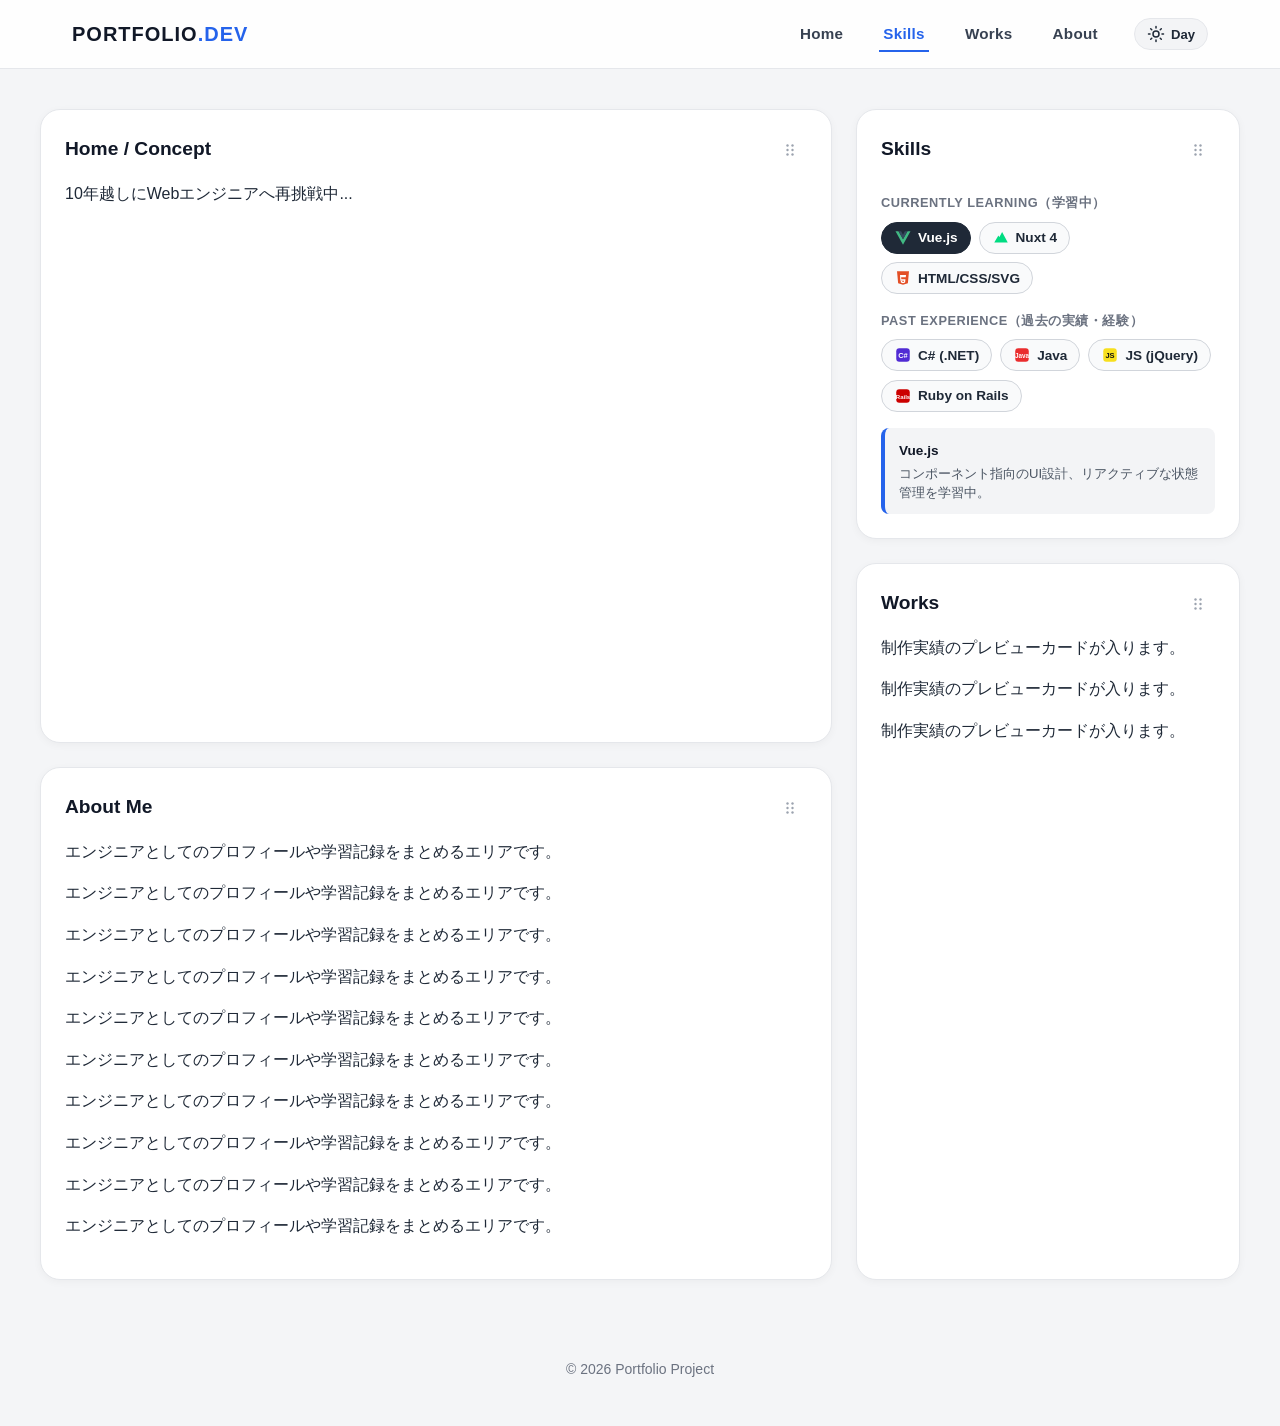
==== Sample/index.html @ ad7701e3 "修正版" ====
<!DOCTYPE html>
<html lang="ja">
<head>
  <meta charset="UTF-8" />
  <meta name="viewport" content="width=device-width, initial-scale=1.0, viewport-fit=cover" />
  <title>Portfolio - Bento & Control Panel UI</title>
  <link rel="stylesheet" href="style.css" />
  <script src="script.js" defer></script>
</head>
<body>

  <!-- ▼ SVG共通部品の定義（画面には直接表示されない） -->
  <svg style="display: none;" aria-hidden="true">
    <!-- 銘板（白いラベルプレート） -->
    <symbol id="icon-plate" viewBox="0 0 120 36" preserveAspectRatio="none">
      <rect x="1" y="1" width="118" height="34" fill="#ffffff" stroke="#555555" stroke-width="1.5" />
      <circle cx="6" cy="6" r="1.5" fill="#888888" />
      <circle cx="114" cy="6" r="1.5" fill="#888888" />
      <circle cx="6" cy="30" r="1.5" fill="#888888" />
      <circle cx="114" cy="30" r="1.5" fill="#888888" />
    </symbol>

    <!-- 押しボタンの黒い外枠（ベゼル） -->
    <symbol id="icon-button-bezel" viewBox="0 0 64 64">
      <circle cx="32" cy="32" r="28" fill="#1a1a1a" stroke="#000000" stroke-width="2" />
      <circle cx="32" cy="32" r="24" fill="#333333" />
    </symbol>

    <!-- ドラッグハンドル（6点ドット） -->
    <symbol id="icon-drag-handle" viewBox="0 0 16 16">
      <circle cx="5.5" cy="3.5" r="1.2" />
      <circle cx="10.5" cy="3.5" r="1.2" />
      <circle cx="5.5" cy="8" r="1.2" />
      <circle cx="10.5" cy="8" r="1.2" />
      <circle cx="5.5" cy="12.5" r="1.2" />
      <circle cx="10.5" cy="12.5" r="1.2" />
    </symbol>

    <!-- 昼モード（太陽）アイコン -->
    <symbol id="icon-sun" viewBox="0 0 24 24" fill="none" stroke="currentColor" stroke-width="2" stroke-linecap="round" stroke-linejoin="round">
      <circle cx="12" cy="12" r="4" />
      <path d="M12 2v2M12 20v2M4.93 4.93l1.41 1.41M17.66 17.66l1.41 1.41M2 12h2M20 12h2M6.34 17.66l-1.41 1.41M19.07 4.93l-1.41 1.41" />
    </symbol>

    <!-- 夜モード（月）アイコン -->
    <symbol id="icon-moon" viewBox="0 0 24 24" fill="none" stroke="currentColor" stroke-width="2" stroke-linecap="round" stroke-linejoin="round">
      <path d="M21 12.79A9 9 0 1 1 11.21 3 7 7 0 0 0 21 12.79z" />
    </symbol>
  </svg>

  <!-- ▼ ページ全体の外側Gridコンテナ -->
  <div class="layout-container">

    <!-- ヘッダー（PCでは上部バー、スマホではロゴのみ上部・ナビは下部固定） -->
    <header class="site-header">
      <div class="header-inner">
        <a href="#home" class="site-logo">PORTFOLIO<span>.DEV</span></a>

        <!-- グローバルナビゲーション（スマホ：制御盤 / PC：モダンナビ） -->
        <nav class="global-nav" aria-label="グローバルナビゲーション">
          <ul class="nav-list">

            <li class="nav-item" data-color="green">
              <a href="#home" class="nav-link">
                <div class="nameplate">
                  <svg class="plate-bg" aria-hidden="true"><use href="#icon-plate" /></svg>
                  <span class="nav-label">Home</span>
                </div>
                <div class="push-button-wrap" aria-hidden="true">
                  <svg class="button-bezel"><use href="#icon-button-bezel" /></svg>
                  <span class="button-cap"></span>
                </div>
              </a>
            </li>

            <li class="nav-item" data-color="blue">
              <a href="#skills" class="nav-link">
                <div class="nameplate">
                  <svg class="plate-bg" aria-hidden="true"><use href="#icon-plate" /></svg>
                  <span class="nav-label">Skills</span>
                </div>
                <div class="push-button-wrap" aria-hidden="true">
                  <svg class="button-bezel"><use href="#icon-button-bezel" /></svg>
                  <span class="button-cap"></span>
                </div>
              </a>
            </li>

            <li class="nav-item" data-color="yellow">
              <a href="#works" class="nav-link">
                <div class="nameplate">
                  <svg class="plate-bg" aria-hidden="true"><use href="#icon-plate" /></svg>
                  <span class="nav-label">Works</span>
                </div>
                <div class="push-button-wrap" aria-hidden="true">
                  <svg class="button-bezel"><use href="#icon-button-bezel" /></svg>
                  <span class="button-cap"></span>
                </div>
              </a>
            </li>

            <li class="nav-item" data-color="red">
              <a href="#about" class="nav-link">
                <div class="nameplate">
                  <svg class="plate-bg" aria-hidden="true"><use href="#icon-plate" /></svg>
                  <span class="nav-label">About</span>
                </div>
                <div class="push-button-wrap" aria-hidden="true">
                  <svg class="button-bezel"><use href="#icon-button-bezel" /></svg>
                  <span class="button-cap"></span>
                </div>
              </a>
            </li>

          </ul>
        </nav>

        <!-- 昼夜モード切り替えスイッチ -->
        <button type="button" id="theme-toggle" class="theme-toggle" aria-label="夜モードに切り替え" aria-pressed="false" title="昼・夜モード切り替え">
          <svg class="theme-icon theme-icon-sun" width="18" height="18" aria-hidden="true"><use href="#icon-sun" /></svg>
          <svg class="theme-icon theme-icon-moon" width="18" height="18" aria-hidden="true"><use href="#icon-moon" /></svg>
          <span class="theme-toggle-label">Day</span>
        </button>
      </div>
    </header>

    <!-- メインコンテンツ -->
    <main class="site-main">
      <!-- ▼ 内側のGridコンテナ（Bento Boxレイアウト） -->
      <div id="bento-grid" class="bento-grid">
        <section id="home" class="bento-card bento-large">
          <div class="card-header">
            <h2>Home / Concept</h2>
            <button type="button" class="drag-handle" aria-label="カードを並び替える" title="ドラッグして移動">
              <svg width="16" height="16" fill="currentColor" aria-hidden="true"><use href="#icon-drag-handle" /></svg>
            </button>
          </div>
          <p>10年越しにWebエンジニアへ再挑戦中...</p>
        </section>

        <section id="skills" class="bento-card bento-skills">
          <div class="card-header">
            <h2>Skills</h2>
            <button type="button" class="drag-handle" aria-label="カードを並び替える" title="ドラッグして移動">
              <svg width="16" height="16" fill="currentColor" aria-hidden="true"><use href="#icon-drag-handle" /></svg>
            </button>
          </div>

          <!-- カテゴリ1：現在学習中 -->
          <div class="skill-group">
            <h3 class="skill-group-title">Currently Learning（学習中）</h3>
            <ul class="skill-list">
              <li>
                <button type="button" class="skill-badge is-active" data-skill="Vue.js" data-desc="コンポーネント指向のUI設計、リアクティブな状態管理を学習中。">
                  <img src="images/icons/vue.svg" class="skill-icon" alt="" />
                  <span>Vue.js</span>
                </button>
              </li>
              <li>
                <button type="button" class="skill-badge" data-skill="Nuxt 4" data-desc="最新のディレクトリ構成やSSR/SSGの仕組み、モダンなフロントエンド開発を習得中。">
                  <img src="images/icons/nuxt.svg" class="skill-icon" alt="" />
                  <span>Nuxt 4</span>
                </button>
              </li>
              <li>
                <button type="button" class="skill-badge" data-skill="HTML5 / CSS3 / SVG" data-desc="セマンティックなマークアップ、CSS Grid/Flexbox、SVGとCSS変数を用いた部品化を実装。">
                  <img src="images/icons/html.svg" class="skill-icon" alt="" />
                  <span>HTML/CSS/SVG</span>
                </button>
              </li>
            </ul>
          </div>

          <!-- カテゴリ2：過去の実績・開発経験 -->
          <div class="skill-group">
            <h3 class="skill-group-title">Past Experience（過去の実績・経験）</h3>
            <ul class="skill-list">
              <li>
                <button type="button" class="skill-badge" data-skill="C# (.NET)" data-desc="業務アプリケーション開発での実装経験あり。オブジェクト指向の基礎を習得。">
                  <img src="images/icons/csharp.svg" class="skill-icon" alt="" />
                  <span>C# (.NET)</span>
                </button>
              </li>
              <li>
                <button type="button" class="skill-badge" data-skill="Java" data-desc="サーバーサイド開発および基本的なシステム構築の経験あり。">
                  <img src="images/icons/java.svg" class="skill-icon" alt="" />
                  <span>Java</span>
                </button>
              </li>
              <li>
                <button type="button" class="skill-badge" data-skill="JavaScript (jQuery)" data-desc="DOM操作や非同期通信（Ajax）、UIの動的制御の実装経験あり。">
                  <img src="images/icons/js.svg" class="skill-icon" alt="" />
                  <span>JS (jQuery)</span>
                </button>
              </li>
              <li>
                <button type="button" class="skill-badge" data-skill="Ruby on Rails" data-desc="MVCアーキテクチャを用いたWebアプリケーション開発の経験あり。">
                  <img src="images/icons/rails.svg" class="skill-icon" alt="" />
                  <span>Ruby on Rails</span>
                </button>
              </li>
            </ul>
          </div>

          <!-- インタラクティブ詳細表示モニター -->
          <div class="skill-detail-box" aria-live="polite">
            <span class="detail-title" id="skill-detail-title">Vue.js</span>
            <p class="detail-desc" id="skill-detail-desc">コンポーネント指向のUI設計、リアクティブな状態管理を学習中。</p>
          </div>
        </section>

        <section id="works" class="bento-card bento-tall">
          <div class="card-header">
            <h2>Works</h2>
            <button type="button" class="drag-handle" aria-label="カードを並び替える" title="ドラッグして移動">
              <svg width="16" height="16" fill="currentColor" aria-hidden="true"><use href="#icon-drag-handle" /></svg>
            </button>
          </div>
          <p>制作実績のプレビューカードが入ります。</p>
          <p>制作実績のプレビューカードが入ります。</p>
          <p>制作実績のプレビューカードが入ります。</p>
        </section>

        <section id="about" class="bento-card bento-wide">
          <div class="card-header">
            <h2>About Me</h2>
            <button type="button" class="drag-handle" aria-label="カードを並び替える" title="ドラッグして移動">
              <svg width="16" height="16" fill="currentColor" aria-hidden="true"><use href="#icon-drag-handle" /></svg>
            </button>
          </div>
          <p>エンジニアとしてのプロフィールや学習記録をまとめるエリアです。</p>
          <p>エンジニアとしてのプロフィールや学習記録をまとめるエリアです。</p>
          <p>エンジニアとしてのプロフィールや学習記録をまとめるエリアです。</p>
          <p>エンジニアとしてのプロフィールや学習記録をまとめるエリアです。</p>
          <p>エンジニアとしてのプロフィールや学習記録をまとめるエリアです。</p>
          <p>エンジニアとしてのプロフィールや学習記録をまとめるエリアです。</p>
          <p>エンジニアとしてのプロフィールや学習記録をまとめるエリアです。</p>
          <p>エンジニアとしてのプロフィールや学習記録をまとめるエリアです。</p>
          <p>エンジニアとしてのプロフィールや学習記録をまとめるエリアです。</p>
          <p>エンジニアとしてのプロフィールや学習記録をまとめるエリアです。</p>
        </section>
      </div>
    </main>

    <!-- フッター -->
    <footer class="site-footer">
      <p>&copy; 2026 Portfolio Project</p>
    </footer>

  </div>
</body>
</html>
---- Sample/style.css ----
/* ==========================================================================
   1. カラーテーマ変数（昼：ライトモード / 夜：ダークモード）
   --------------------------------------------------------------------------
   CSS変数（--変数名）を使うと、色を一か所でまとめて管理できます。
   <html data-theme="dark"> が付いた時だけ、夜モード用の色に上書きされます。
   ========================================================================== */
:root {
  color-scheme: light; /* ブラウザ標準のスクロールバー等もライト向けにする */
  --bg-body: #f4f5f7;
  --bg-surface: #ffffff;
  --bg-header: #ffffff;
  --bg-header-glass: rgba(255, 255, 255, 0.85);
  --bg-subtle: #f3f4f6;
  --bg-badge: #f9fafb;
  --bg-badge-hover: #eff6ff;
  --bg-badge-active: #1f2937;
  --text-badge-active: #ffffff;
  --text-main: #1f2937;
  --text-strong: #111827;
  --text-muted: #6b7280;
  --text-desc: #4b5563;
  --text-nav: #374151;
  --border-color: #e5e7eb;
  --border-badge: #d1d5db;
  --accent: #2563eb;
  --shadow-card: 0 2px 8px rgba(0, 0, 0, 0.04);
  --shadow-drag: 0 20px 30px rgba(0, 0, 0, 0.18);
  --panel-bg: #9e9e9e;       /* スマホ制御盤の背景色（グレー塗装） */
  --panel-border: #666666;
  --handle-color: #9ca3af;
  --handle-hover-text: #374151;
}

:root[data-theme="dark"] {
  color-scheme: dark;
  --bg-body: #0f172a;
  --bg-surface: #1e293b;
  --bg-header: #1e293b;
  --bg-header-glass: rgba(15, 23, 42, 0.85);
  --bg-subtle: #0f172a;
  --bg-badge: #334155;
  --bg-badge-hover: #1e3a8a;
  --bg-badge-active: #3b82f6;
  --text-badge-active: #ffffff;
  --text-main: #e2e8f0;
  --text-strong: #f8fafc;
  --text-muted: #94a3b8;
  --text-desc: #cbd5e1;
  --text-nav: #cbd5e1;
  --border-color: #334155;
  --border-badge: #475569;
  --accent: #60a5fa;
  --shadow-card: 0 4px 16px rgba(0, 0, 0, 0.35);
  --shadow-drag: 0 20px 35px rgba(0, 0, 0, 0.55);
  --panel-bg: #374151;       /* 夜モードでは落ち着いたガンメタ塗装に */
  --panel-border: #1f2937;
  --handle-color: #64748b;
  --handle-hover-text: #f1f5f9;
}

/* 制御盤ボタンの色バリエーション（HTMLの data-color 属性で切り替え） */
[data-color="green"]  { --c-light: #4cd964; --c-main: #1e8e3e; --c-dark: #0d4d1f; }
[data-color="blue"]   { --c-light: #4da3ff; --c-main: #0033cc; --c-dark: #001966; }
[data-color="yellow"] { --c-light: #fff066; --c-main: #e6b800; --c-dark: #806600; }
[data-color="red"]    { --c-light: #ff6666; --c-main: #cc0000; --c-dark: #660000; }


/* ==========================================================================
   2. 全体・ベース設定（リセット＆共通ルール）
   ========================================================================== */
*,
*::before,
*::after {
  /* padding や border を要素の width/height の内側に含める基本設定 */
  box-sizing: border-box;
}

html {
  /* ページ内リンク（#skills 等）をクリックした時に滑らかにスクロールさせる */
  scroll-behavior: smooth;
  /* 固定ヘッダーの下にセクションの見出しが隠れないよう余白を予約する */
  scroll-padding-top: 80px;
}

body {
  margin: 0;
  font-family: -apple-system, BlinkMacSystemFont, "Segoe UI", Roboto, "Hiragino Kaku Gothic ProN", sans-serif;
  background-color: var(--bg-body);
  color: var(--text-main);
  line-height: 1.6;
  /* 昼夜モード切り替え時に色がふわっと変わるアニメーション */
  transition: background-color 0.25s ease, color 0.25s ease;
}


/* ==========================================================================
   3. 大枠レイアウト（ページ全体の骨格）
   --------------------------------------------------------------------------
   上から「header」「main」「footer」の3段組み。
   main を 1fr にして、コンテンツが少なくてもフッターが最下部に配置されるようにしています。
   ========================================================================== */
.layout-container {
  display: grid;
  min-height: 100dvh; /* 100dvh はスマホのアドレスバー伸縮にも対応した画面の高さ */
  grid-template-rows: auto 1fr auto;
  grid-template-areas:
    "header"
    "main"
    "footer";
}

.site-header { grid-area: header; }
.site-main   { grid-area: main; }
.site-footer { grid-area: footer; }


/* ==========================================================================
   4. ヘッダー & ナビゲーション（スマホ基準：モバイルファースト）
   ========================================================================== */
.site-header {
  background-color: var(--bg-header);
  border-bottom: 1px solid var(--border-color);
  transition: background-color 0.25s ease, border-color 0.25s ease;
}

.header-inner {
  max-width: 1200px;
  margin: 0 auto;
  padding: 14px 20px;
  display: flex;
  justify-content: space-between;
  align-items: center;
  gap: 16px;
}

.site-logo {
  font-size: 1.25rem;
  font-weight: 800;
  letter-spacing: 0.05em;
  color: var(--text-strong);
  text-decoration: none;
  transition: color 0.25s ease;
}

.site-logo span {
  color: var(--accent);
}

/* --- 昼夜モード切り替えボタン --- */
.theme-toggle {
  display: inline-flex;
  align-items: center;
  gap: 6px;
  padding: 6px 12px;
  background-color: var(--bg-subtle);
  color: var(--text-main);
  border: 1px solid var(--border-color);
  border-radius: 9999px;
  font-family: inherit;
  font-size: 0.82rem;
  font-weight: 600;
  cursor: pointer;
  transition: background-color 0.2s ease, color 0.2s ease, border-color 0.2s ease, transform 0.15s ease;
}

.theme-toggle:hover {
  border-color: var(--accent);
  color: var(--accent);
}

.theme-toggle:active {
  transform: scale(0.96);
}

/* デフォルト（昼）は太陽アイコンを表示し、月アイコンを隠す */
.theme-icon-moon {
  display: none;
}

:root[data-theme="dark"] .theme-icon-sun {
  display: none;
}

:root[data-theme="dark"] .theme-icon-moon {
  display: block;
}

/* --- 【スマホ表示】工場の制御盤風ボトムナビ --- */
.global-nav {
  position: fixed;
  bottom: 0;
  left: 0;
  width: 100%;
  background-color: var(--panel-bg);
  border-top: 3px solid var(--panel-border);
  box-shadow: inset 0 2px 0 rgba(255, 255, 255, 0.25), 0 -4px 10px rgba(0, 0, 0, 0.25);
  /* env(safe-area-inset-bottom) で iPhone 等の下部ホームバーと重ならないよう余白を確保 */
  padding: 10px 8px calc(10px + env(safe-area-inset-bottom));
  z-index: 1000;
  transition: background-color 0.25s ease, border-color 0.25s ease;
}

.nav-list {
  display: flex;
  justify-content: space-around;
  align-items: center;
  gap: 8px;
  list-style: none;
  margin: 0 auto;
  padding: 0;
  max-width: 500px;
}

.nav-item {
  flex: 1;
}

.nav-link {
  display: flex;
  flex-direction: column;
  align-items: center;
  gap: 6px;
  text-decoration: none;
  -webkit-tap-highlight-color: transparent; /* スマホタップ時の青い枠を消す */
}

/* 白い銘板プレート（SVG背景＋文字） */
.nameplate {
  position: relative;
  width: 100%;
  max-width: 84px;
  height: 26px;
  display: flex;
  align-items: center;
  justify-content: center;
  filter: drop-shadow(0 2px 2px rgba(0, 0, 0, 0.45));
}

.plate-bg {
  position: absolute;
  inset: 0;
  width: 100%;
  height: 100%;
}

.nav-label {
  position: relative;
  z-index: 1;
  color: #111111;
  font-family: "MS Gothic", "Hiragino Kaku Gothic ProN", sans-serif;
  font-size: 13px;
  font-weight: bold;
  letter-spacing: 0.08em;
}

/* 立体押しボタン */
.push-button-wrap {
  position: relative;
  width: 48px;
  height: 48px;
  filter: drop-shadow(0 3px 3px rgba(0, 0, 0, 0.5));
  transition: transform 0.06s ease;
}

.button-bezel {
  width: 100%;
  height: 100%;
  display: block;
}

.button-cap {
  position: absolute;
  inset: 9px;
  border-radius: 50%;
  border: 1.5px solid #000000;
  background: radial-gradient(circle at 35% 35%, var(--c-light), var(--c-main) 60%, var(--c-dark));
}

/* プラスチックの光沢ハイライト */
.button-cap::after {
  content: "";
  position: absolute;
  top: 4px;
  left: 5px;
  width: 11px;
  height: 6px;
  border-radius: 50%;
  background: rgba(255, 255, 255, 0.4);
  transform: rotate(-30deg);
}

/* タップ時にボタンが押し込まれる動き */
.nav-link:active .push-button-wrap {
  transform: scale(0.92) translateY(2px);
  filter: drop-shadow(0 1px 1px rgba(0, 0, 0, 0.6));
}

/* 現在表示中のセクションに対応するボタンをLED点灯させる */
.nav-link.is-current .button-cap {
  background: radial-gradient(circle at 40% 40%, #ffffff 0%, var(--c-light) 35%, var(--c-main) 85%);
  box-shadow: 0 0 12px 3px var(--c-light), inset 0 0 6px #ffffff;
  border-color: #ffffff;
}

.nav-link.is-current .nav-label {
  color: #000000;
  text-shadow: 0 0 1px rgba(0, 0, 0, 0.3);
}


/* ==========================================================================
   5. メインコンテンツ：Bentoグリッド & カード共通部品
   ========================================================================== */
.site-main {
  padding: 24px 16px;
}

.bento-grid {
  display: grid;
  grid-template-columns: 1fr; /* スマホでは縦1列 */
  gap: 16px;
  max-width: 1200px;
  margin: 0 auto;
}

.bento-card {
  background-color: var(--bg-surface);
  border-radius: 20px;
  padding: 24px;
  border: 1px solid var(--border-color);
  box-shadow: var(--shadow-card);
  transition: background-color 0.25s ease, border-color 0.25s ease, box-shadow 0.2s ease;
}

.bento-card h2 {
  margin-top: 0;
  font-size: 1.2rem;
  color: var(--text-strong);
}

/* カード上部のヘッダー行（タイトル＋ドラッグハンドルを左右に並べる） */
.card-header {
  display: flex;
  justify-content: space-between;
  align-items: center;
  gap: 12px;
  margin-bottom: 12px;
}

.card-header h2 {
  margin: 0;
}

/* ドラッグハンドル（6点ドットアイコン） */
.drag-handle {
  appearance: none;
  display: inline-flex;
  align-items: center;
  justify-content: center;
  background: transparent;
  border: 1px solid transparent;
  border-radius: 6px;
  color: var(--handle-color);
  padding: 6px 8px;
  cursor: grab;
  user-select: none;
  /* スマホでハンドルを触った時だけ画面スクロールを無効化し、ドラッグを優先する */
  touch-action: none;
  transition: color 0.15s ease, background-color 0.15s ease;
}

.drag-handle:hover {
  color: var(--handle-hover-text);
  background-color: var(--bg-subtle);
}

.drag-handle:active {
  cursor: grabbing;
}

/* ドラッグ中のカード本体（浮き上がって指・マウスに追従する状態） */
.bento-card.is-dragging {
  position: relative;
  z-index: 100;
  box-shadow: var(--shadow-drag);
  outline: 2px solid var(--accent);
  opacity: 0.95;
  user-select: none;
  cursor: grabbing;
  /* ドラッグ中は自身のマウス判定を透過させ、真下にある別のカードを検知できるようにする */
  pointer-events: none;
}


/* ==========================================================================
   6. Skillsカード専用部品（バッジ & 詳細表示モニター）
   ========================================================================== */
.bento-skills {
  display: flex;
  flex-direction: column;
  gap: 16px;
}

.skill-group-title {
  margin: 0 0 8px 0;
  font-size: 0.8rem;
  font-weight: 700;
  color: var(--text-muted);
  text-transform: uppercase;
  letter-spacing: 0.04em;
}

.skill-list {
  display: flex;
  flex-wrap: wrap;
  gap: 8px;
  list-style: none;
  margin: 0;
  padding: 0;
}

/* アイコン＋技術名バッジ（ボタン要素） */
.skill-badge {
  display: inline-flex;
  align-items: center;
  gap: 6px;
  padding: 6px 12px;
  background-color: var(--bg-badge);
  border: 1px solid var(--border-badge);
  border-radius: 9999px;
  font-family: inherit;
  font-size: 0.85rem;
  font-weight: 600;
  color: var(--text-main);
  cursor: pointer;
  transition: all 0.15s ease;
}

.skill-badge:hover {
  border-color: var(--accent);
  background-color: var(--bg-badge-hover);
  transform: translateY(-1px);
}

.skill-badge.is-active {
  background-color: var(--bg-badge-active);
  border-color: var(--bg-badge-active);
  color: var(--text-badge-active);
}

.skill-icon {
  width: 18px;
  height: 18px;
  flex-shrink: 0;
}

/* 詳細表示モニター（カード下部に配置） */
.skill-detail-box {
  margin-top: auto;
  padding: 12px 14px;
  background-color: var(--bg-subtle);
  border-left: 4px solid var(--accent);
  border-radius: 8px;
  transition: background-color 0.25s ease;
}

.detail-title {
  display: block;
  font-size: 0.85rem;
  font-weight: 700;
  color: var(--text-strong);
  margin-bottom: 2px;
}

.detail-desc {
  margin: 0;
  font-size: 0.82rem;
  color: var(--text-desc);
  line-height: 1.45;
}


/* ==========================================================================
   7. フッター（スマホは下部固定の制御盤ナビ分の余白を確保）
   ========================================================================== */
.site-footer {
  text-align: center;
  padding: 24px 16px calc(110px + env(safe-area-inset-bottom));
  color: var(--text-muted);
  font-size: 0.875rem;
}


/* ==========================================================================
   8. デスクトップ表示（画面幅 768px 以上でモダンUIに切り替え）
   ========================================================================== */
@media (min-width: 768px) {
  /* --- ヘッダー：画面上部にすりガラス風で固定 --- */
  .site-header {
    position: sticky;
    top: 0;
    z-index: 1000;
    background-color: var(--bg-header-glass);
    backdrop-filter: blur(12px);
  }

  .header-inner {
    justify-content: space-between;
    padding: 16px 32px;
  }

  /* --- ナビゲーション：制御盤を解除してヘッダー内のテキストリンクへ --- */
  .global-nav {
    position: static;
    width: auto;
    background: none;
    border-top: none;
    box-shadow: none;
    padding: 0;
    margin-left: auto;
    margin-right: 16px;
  }

  .nav-list {
    gap: 32px;
    max-width: none;
  }

  .nav-item {
    flex: initial;
  }

  /* 制御盤の装飾パーツ（銘板SVGと立体ボタン）を非表示にする */
  .plate-bg,
  .push-button-wrap {
    display: none;
  }

  .nameplate {
    position: static;
    width: auto;
    max-width: none;
    height: auto;
    filter: none;
  }

  .nav-label {
    font-family: inherit;
    font-size: 0.95rem;
    font-weight: 600;
    color: var(--text-nav);
    letter-spacing: 0.02em;
    padding: 6px 4px;
    position: relative;
    transition: color 0.2s ease;
  }

  /* ホバー時・現在地表示時に下線がスッと伸びるアニメーション */
  .nav-label::after {
    content: "";
    position: absolute;
    left: 0;
    bottom: 0;
    width: 100%;
    height: 2px;
    background-color: var(--accent);
    transform: scaleX(0);
    transform-origin: right;
    transition: transform 0.25s ease;
  }

  .nav-link:hover .nav-label,
  .nav-link.is-current .nav-label {
    color: var(--accent);
    text-shadow: none;
  }

  .nav-link:hover .nav-label::after,
  .nav-link.is-current .nav-label::after {
    transform: scaleX(1);
    transform-origin: left;
  }

  /* --- Bentoグリッド：3カラムのパズル配置に展開 --- */
  .site-main {
    padding: 40px 32px;
  }

  .bento-grid {
    grid-template-columns: repeat(3, 1fr);
    grid-auto-rows: minmax(180px, auto);
    /* dense を指定すると、カードを入れ替えて隙間ができても自動で詰めてくれる */
    grid-auto-flow: dense;
    gap: 24px;
  }

  .bento-large {
    grid-column: span 2;
    grid-row: span 2;
  }

  .bento-tall {
    grid-row: span 2;
  }

  .bento-wide {
    grid-column: span 2;
  }

  /* PCではカード全体（ボタンやリンクを除く）を掴んでドラッグできるためカーソルを変化 */
  .bento-card {
    cursor: grab;
  }

  .bento-card button,
  .bento-card a {
    cursor: pointer;
  }

  .bento-card .drag-handle {
    cursor: grab;
  }

  /* --- フッター：ボトムナビが消えるので下部余白を通常に戻す --- */
  .site-footer {
    padding-bottom: 32px;
  }
}
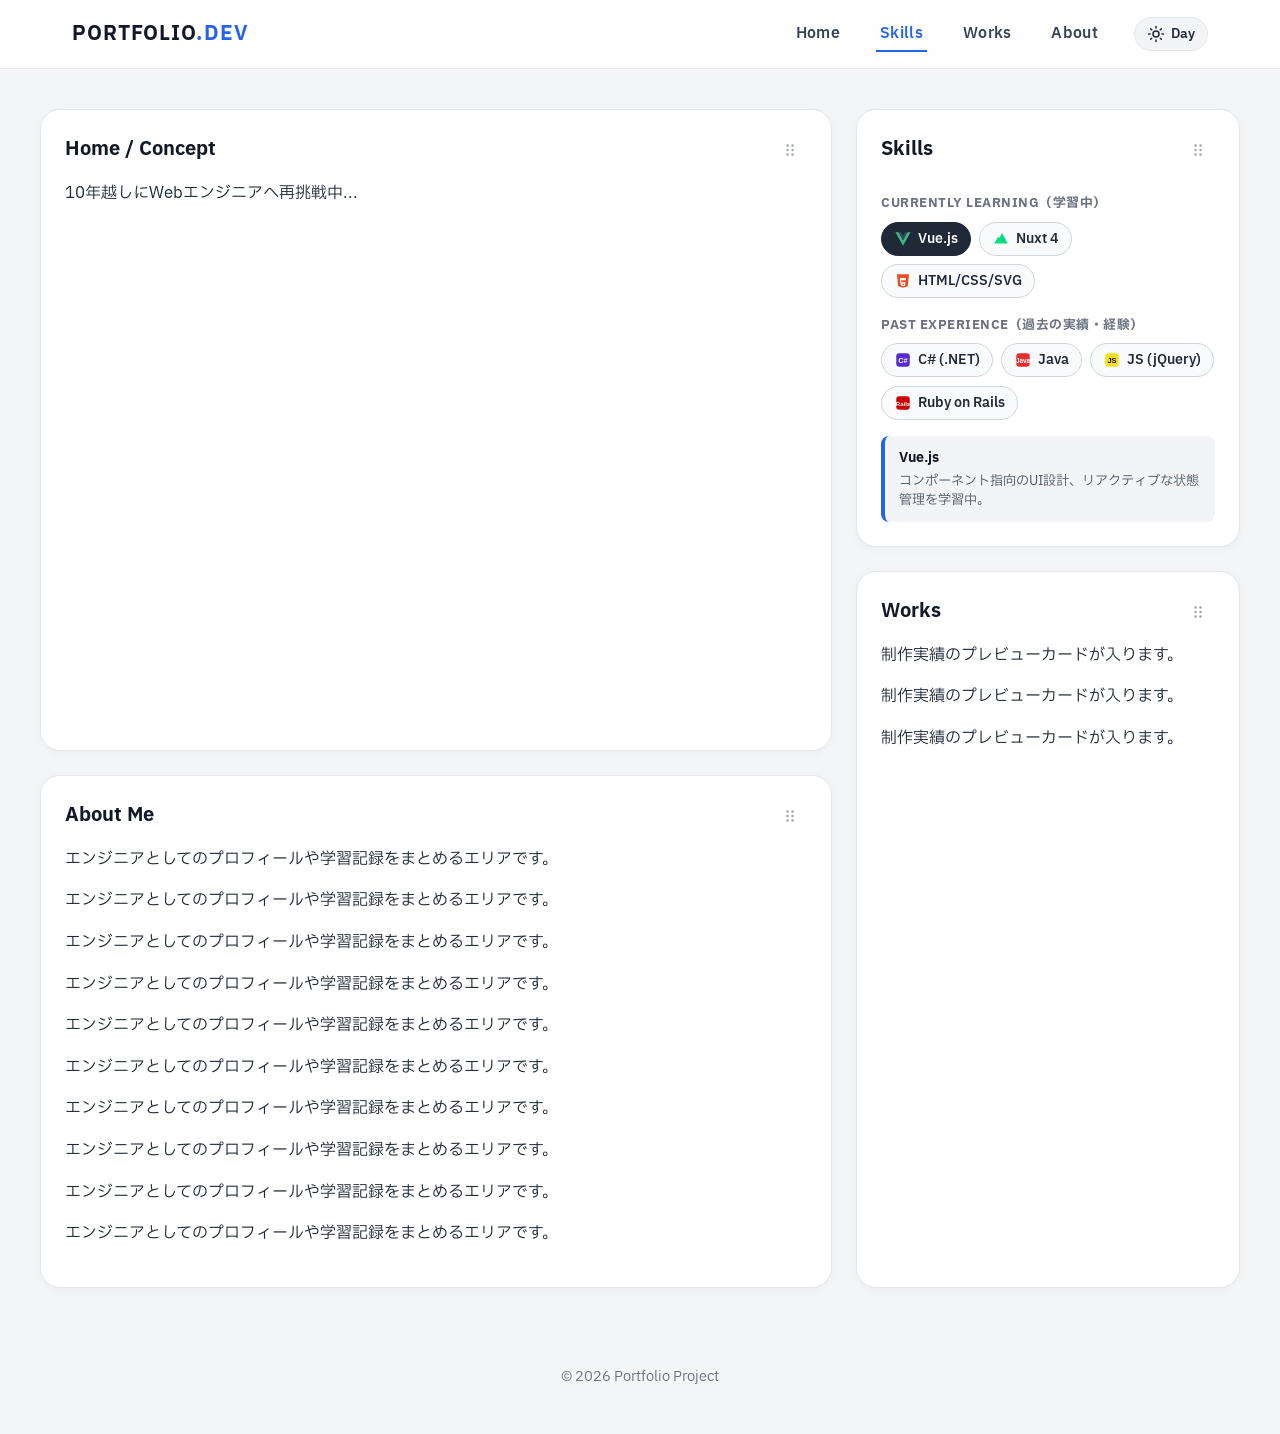
==== commit 5543a8a5: "push" ====
--- a/Sample/index.html
+++ b/Sample/index.html
@@ -1,11 +1,44 @@
 <!DOCTYPE html>
 <html lang="ja">
 <head>
-  <meta charset="UTF-8" />
-  <meta name="viewport" content="width=device-width, initial-scale=1.0, viewport-fit=cover" />
+  <!-- 1. 最優先の基本設定 -->
+  <meta charset="UTF-8">
+  <meta name="viewport" content="width=device-width, initial-scale=1.0, viewport-fit=cover">
+  <!-- ↑はviewport-fitの挙動、端末のセーフエリア等についてよくわかってないかもしれないので、暫定 -->
   <title>Portfolio - Bento & Control Panel UI</title>
-  <link rel="stylesheet" href="style.css" />
+
+  <!-- 2. 外部接続の事前準備 ＆ JSの先行ダウンロード（defer） -->
+  <link rel="preconnect" href="https://fonts.googleapis.com">
+  <link rel="preconnect" href="https://fonts.gstatic.com" crossorigin>
   <script src="script.js" defer></script>
+
+  <!-- 3. スタイルシート（外部フォント → 自分のCSSの順） -->
+  <link href="https://fonts.googleapis.com/css2?family=IBM+Plex+Sans+JP&family=JetBrains+Mono:ital,wght@0,100..800;1,100..800&display=swap" rel="stylesheet">
+  <link rel="stylesheet" href="style.css">
+
+  <!-- 4. ページ情報・ブラウザ制御 -->
+  <meta name="description" content="エンジニアの道を一度挫折したひとのポートフォリオです。現状で何ができるかを見ていただければ。">
+  <meta name="theme-color" content="#f4f5f7">
+  <meta name="robots" content="noindex,nofollow">
+  <meta name="format-detection" content="telephone=no">
+  
+
+  <!-- 5. ファビコン（絵文字でもよかったけど演習のためセットを配置。マニフェストはローカル直開きでCORSエラーが出るためコメントアウト） -->
+  <!-- <link rel="icon" href="data:image/svg+xml,<svg xmlns=%22http://www.w3.org/2000/svg%22 viewBox=%220 0 100 100%22><text x=%2250%%22 y=%2250%%22 style=%22dominant-baseline:central;text-anchor:middle;font-size:90px;%22>🤖</text></svg>"> -->
+  <link rel="apple-touch-icon" sizes="180x180" href="images/favicon/apple-touch-icon.png">
+  <link rel="icon" type="image/png" sizes="32x32" href="images/favicon/favicon-32x32.png">
+  <link rel="icon" type="image/png" sizes="16x16" href="images/favicon/favicon-16x16.png">
+  <!-- <link rel="manifest" href="images/favicon/site.webmanifest"> -->
+
+  <!-- 6. OGP設定（Vercel公開時にURLを確定させて有効化） -->
+  <!--
+  <meta property="og:title" content="Portfolio - Bento & Control Panel UI">
+  <meta property="og:description" content="エンジニアの道を一度挫折したひとのポートフォリオです。現状で何ができるかを見ていただければ。">
+  <meta property="og:type" content="website">
+  <meta property="og:url" content="https://たぶんVercelでホスティング/">
+  <meta property="og:image" content="https://たぶんVercelでホスティング/images/ogp.png">
+  <meta name="twitter:card" content="summary_large_image">
+  -->
 </head>
 <body>
 
--- a/Sample/style.css
+++ b/Sample/style.css
@@ -1,11 +1,11 @@
 /* ==========================================================================
    1. カラーテーマ変数（昼：ライトモード / 夜：ダークモード）
    --------------------------------------------------------------------------
-   CSS変数（--変数名）を使うと、色を一か所でまとめて管理できます。
-   <html data-theme="dark"> が付いた時だけ、夜モード用の色に上書きされます。
+   CSS変数（--変数名）を使って、色を一か所でまとめて管理。
+   <html data-theme="dark"> が付いた時だけ、夜モード用の色に上書きする。
    ========================================================================== */
 :root {
-  color-scheme: light; /* ブラウザ標準のスクロールバー等もライト向けにする */
+  color-scheme: light; /* ブラウザ標準のスクロールバー等もライト向けにする。標準CSSプロパティ */
   --bg-body: #f4f5f7;
   --bg-surface: #ffffff;
   --bg-header: #ffffff;
@@ -25,7 +25,7 @@
   --accent: #2563eb;
   --shadow-card: 0 2px 8px rgba(0, 0, 0, 0.04);
   --shadow-drag: 0 20px 30px rgba(0, 0, 0, 0.18);
-  --panel-bg: #9e9e9e;       /* スマホ制御盤の背景色（グレー塗装） */
+  --panel-bg: #9e9e9e; /* スマホ制御盤の背景色（グレー塗装） */
   --panel-border: #666666;
   --handle-color: #9ca3af;
   --handle-hover-text: #374151;
@@ -84,7 +84,7 @@
 
 body {
   margin: 0;
-  font-family: -apple-system, BlinkMacSystemFont, "Segoe UI", Roboto, "Hiragino Kaku Gothic ProN", sans-serif;
+  font-family: var(--font-sans);
   background-color: var(--bg-body);
   color: var(--text-main);
   line-height: 1.6;
@@ -92,6 +92,11 @@
   transition: background-color 0.25s ease, color 0.25s ease;
 }
 
+:root {
+  /* フォントの変数定義 */
+  --font-sans: 'IBM Plex Sans JP', sans-serif;
+  --font-mono: 'JetBrains Mono', monospace;
+}
 
 /* ==========================================================================
    3. 大枠レイアウト（ページ全体の骨格）
@@ -101,7 +106,8 @@
    ========================================================================== */
 .layout-container {
   display: grid;
-  min-height: 100dvh; /* 100dvh はスマホのアドレスバー伸縮にも対応した画面の高さ */
+  min-height: 100vh;  /* 古いブラウザ用の保険 */
+  min-height: 100dvh; /* 優先。100dvh はスマホのアドレスバー伸縮にも対応した画面の高さ */
   grid-template-rows: auto 1fr auto;
   grid-template-areas:
     "header"
@@ -247,7 +253,7 @@
   position: relative;
   z-index: 1;
   color: #111111;
-  font-family: "MS Gothic", "Hiragino Kaku Gothic ProN", sans-serif;
+  font-family: var(--font-mono);
   font-size: 13px;
   font-weight: bold;
   letter-spacing: 0.08em;
@@ -268,11 +274,13 @@
   display: block;
 }
 
+/* 押しボタンのキャップ（指で押す色付きの丸い樹脂パーツ） */
 .button-cap {
   position: absolute;
-  inset: 9px;
-  border-radius: 50%;
-  border: 1.5px solid #000000;
+  inset: 9px;/* 親枠（48px）の上下左右から9px内側に配置＝直径30pxの丸になる */
+  border-radius: 50%;/* 正円にする */
+  border: 1.5px solid #000000;/* ベゼルとの物理的な隙間（影）を作り、点灯時は白く光らせる枠線 */
+  /* 左上（35% 35%）に光源を置いた円形グラデーションで、丸みと立体感を表現 */
   background: radial-gradient(circle at 35% 35%, var(--c-light), var(--c-main) 60%, var(--c-dark));
 }
 
@@ -284,9 +292,9 @@
   left: 5px;
   width: 11px;
   height: 6px;
-  border-radius: 50%;
-  background: rgba(255, 255, 255, 0.4);
-  transform: rotate(-30deg);
+  border-radius: 50%; /* 横長の楕円にして光の反射を作る */
+  background: rgba(255, 255, 255, 0.4); /* 半透明の白 */
+  transform: rotate(-30deg); /* 球体の丸みに沿うように斜めに傾ける */
 }
 
 /* タップ時にボタンが押し込まれる動き */
@@ -486,6 +494,7 @@
 .site-footer {
   text-align: center;
   padding: 24px 16px calc(110px + env(safe-area-inset-bottom));
+  /* ↑env() はブラウザ定義の環境変数。iPhone等の下部ホームバー(セーフエリア)分も加算 */
   color: var(--text-muted);
   font-size: 0.875rem;
 }
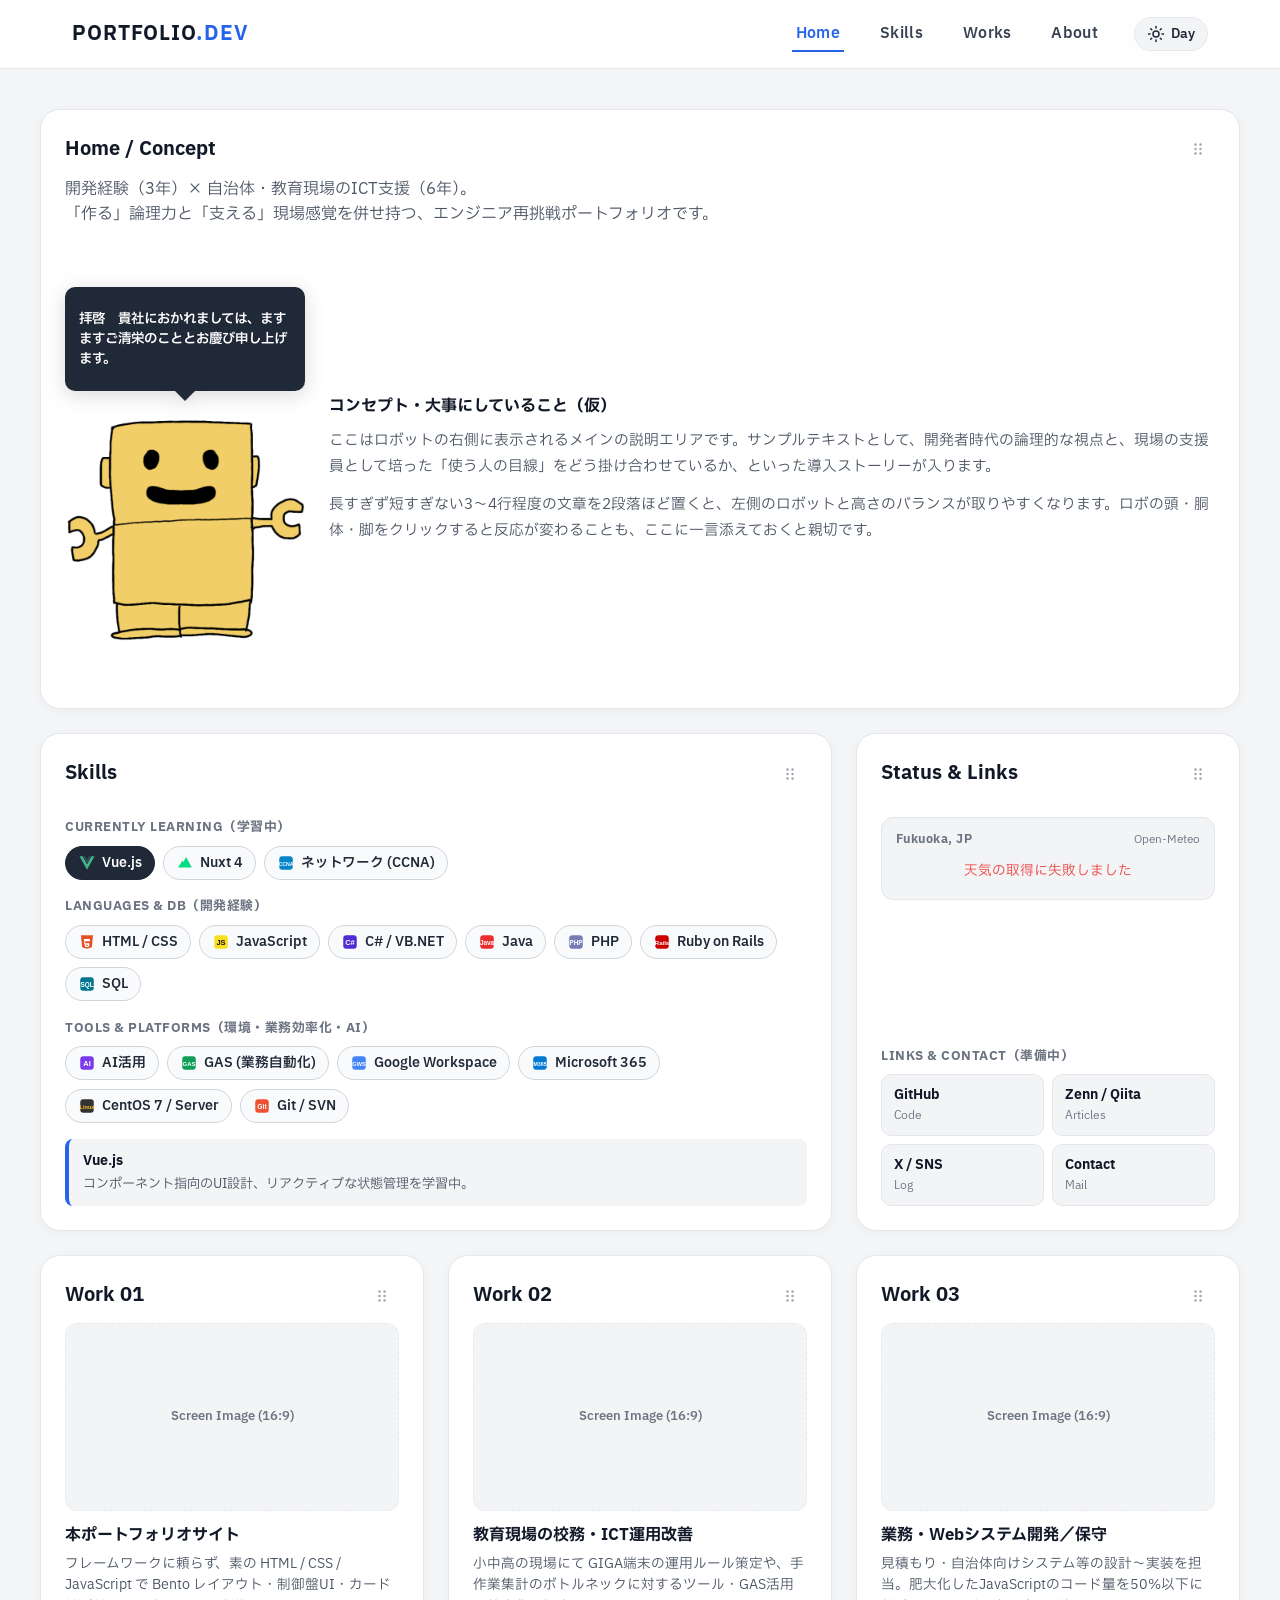
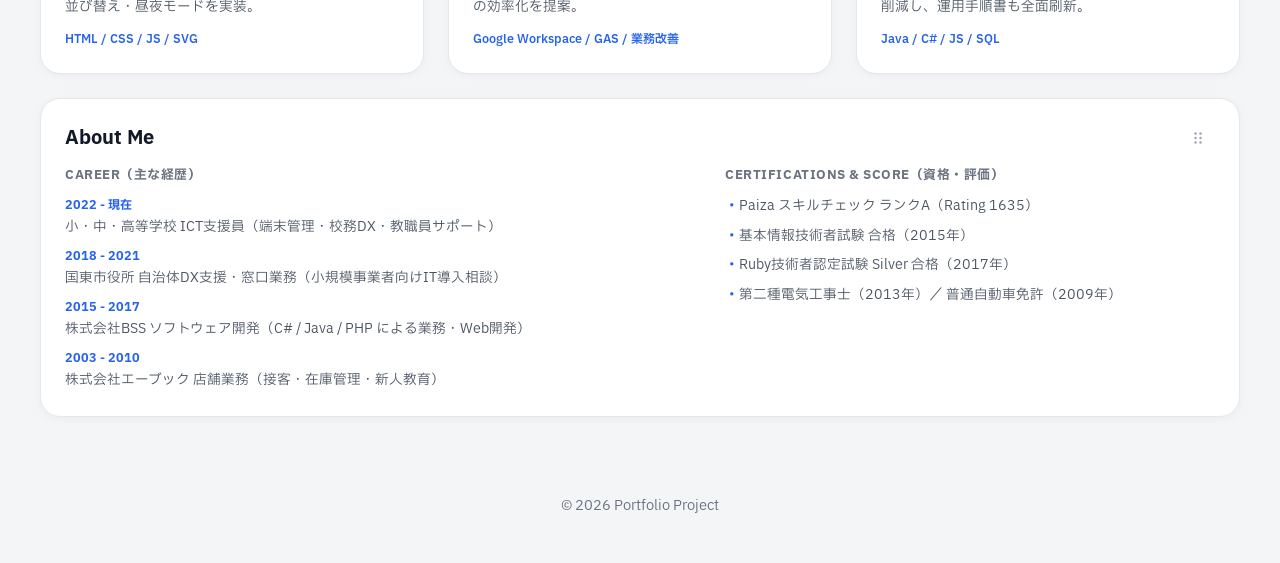
==== commit c905183e: "土台は出来たと思う" ====
--- a/Sample/index.html
+++ b/Sample/index.html
@@ -168,7 +168,44 @@
               <svg width="16" height="16" fill="currentColor" aria-hidden="true"><use href="#icon-drag-handle" /></svg>
             </button>
           </div>
-          <p>10年越しにWebエンジニアへ再挑戦中...</p>
+          <p class="home-lead">
+            開発経験（3年）× 自治体・教育現場のICT支援（6年）。<br />
+            「作る」論理力と「支える」現場感覚を併せ持つ、エンジニア再挑戦ポートフォリオです。
+          </p>
+
+          <!-- ▼ Home下部：Flexboxで「左：ロボット」「右：紹介文」を並べる -->
+          <div class="home-body">
+            <!-- 左側：ダンボールロボット（クリック部位ごとにセリフと表情が変化） -->
+            <div class="robot-area">
+              <!-- 吹き出しの固定枠（セリフの長さでロボット本体の位置が上下にガタつかないようにする） -->
+              <div class="speech-bubble-slot">
+                <div class="speech-bubble" aria-live="polite">
+                  <p id="robot-message">拝啓　貴社におかれましては、ますますご清栄のこととお慶び申し上げます。</p>
+                </div>
+              </div>
+
+              <!-- ロボット本体（スプライト画像）＋ 透明な当たり判定（3分割） -->
+              <div class="robot-wrapper">
+                <div id="robot-sprite" class="robot-sprite face-normal" role="img" aria-label="案内ロボット"></div>
+
+                <!-- 頭部・胴体・脚部でそれぞれ別の反応をする透明ボタン -->
+                <button type="button" class="hitbox hitbox-head" data-part="head" aria-label="ロボットに質問する：調子はどう？" title="調子はどう？"></button>
+                <button type="button" class="hitbox hitbox-body" data-part="body" aria-label="ロボットに質問する：実務でできることは？" title="実務でできることは？"></button>
+                <button type="button" class="hitbox hitbox-legs" data-part="legs" aria-label="ロボットに質問する：これまでの経歴は？" title="これまでの経歴は？"></button>
+              </div>
+            </div>
+
+            <!-- 右側：コンセプト・自己紹介文エリア（サンプルテキスト） -->
+            <div class="home-article">
+              <h3 class="home-article-title">コンセプト・大事にしていること（仮）</h3>
+              <p>
+                ここはロボットの右側に表示されるメインの説明エリアです。サンプルテキストとして、開発者時代の論理的な視点と、現場の支援員として培った「使う人の目線」をどう掛け合わせているか、といった導入ストーリーが入ります。
+              </p>
+              <p>
+                長すぎず短すぎない3〜4行程度の文章を2段落ほど置くと、左側のロボットと高さのバランスが取りやすくなります。ロボの頭・胴体・脚をクリックすると反応が変わることも、ここに一言添えておくと親切です。
+              </p>
+            </div>
+          </div>
         </section>
 
         <section id="skills" class="bento-card bento-skills">
@@ -196,40 +233,101 @@
                 </button>
               </li>
               <li>
-                <button type="button" class="skill-badge" data-skill="HTML5 / CSS3 / SVG" data-desc="セマンティックなマークアップ、CSS Grid/Flexbox、SVGとCSS変数を用いた部品化を実装。">
+                <button type="button" class="skill-badge" data-skill="ネットワーク（CCNA）" data-desc="社内SE・インフラ運用を見据え、年内取得レベルの到達を目指して基礎から学習中。">
+                  <img src="images/icons/ccna.svg" class="skill-icon" alt="" />
+                  <span>ネットワーク (CCNA)</span>
+                </button>
+              </li>
+            </ul>
+          </div>
+
+          <!-- カテゴリ2：言語・データベース（開発経験） -->
+          <div class="skill-group">
+            <h3 class="skill-group-title">Languages &amp; DB（開発経験）</h3>
+            <ul class="skill-list">
+              <li>
+                <button type="button" class="skill-badge" data-skill="HTML5 / CSS3" data-desc="葬儀社向けWebシステムでの画面実装経験をベースに、Grid/Flexbox・コンテナクエリ等のモダン設計に対応。">
                   <img src="images/icons/html.svg" class="skill-icon" alt="" />
-                  <span>HTML/CSS/SVG</span>
-                </button>
-              </li>
-            </ul>
-          </div>
-
-          <!-- カテゴリ2：過去の実績・開発経験 -->
-          <div class="skill-group">
-            <h3 class="skill-group-title">Past Experience（過去の実績・経験）</h3>
-            <ul class="skill-list">
-              <li>
-                <button type="button" class="skill-badge" data-skill="C# (.NET)" data-desc="業務アプリケーション開発での実装経験あり。オブジェクト指向の基礎を習得。">
+                  <span>HTML / CSS</span>
+                </button>
+              </li>
+              <li>
+                <button type="button" class="skill-badge" data-skill="JavaScript (jQuery)" data-desc="Web開発や保守でDOM操作・画面実装を担当。肥大化したJSのリファクタリングでコード量を50%以下に削減。">
+                  <img src="images/icons/js.svg" class="skill-icon" alt="" />
+                  <span>JavaScript</span>
+                </button>
+              </li>
+              <li>
+                <button type="button" class="skill-badge" data-skill="C# (.NET / VB.NET)" data-desc="自治体関連システム（Visual C# 2015 / 3ヶ月）にて要件〜詳細設計・実装、また保守案件でVB.NETを担当。">
                   <img src="images/icons/csharp.svg" class="skill-icon" alt="" />
-                  <span>C# (.NET)</span>
-                </button>
-              </li>
-              <li>
-                <button type="button" class="skill-badge" data-skill="Java" data-desc="サーバーサイド開発および基本的なシステム構築の経験あり。">
+                  <span>C# / VB.NET</span>
+                </button>
+              </li>
+              <li>
+                <button type="button" class="skill-badge" data-skill="Java (Spring 4)" data-desc="葬儀社向け見積システム（9ヶ月）にて基本・詳細設計〜コーディング・デバッグを担当（Tomcat環境）。">
                   <img src="images/icons/java.svg" class="skill-icon" alt="" />
                   <span>Java</span>
                 </button>
               </li>
               <li>
-                <button type="button" class="skill-badge" data-skill="JavaScript (jQuery)" data-desc="DOM操作や非同期通信（Ajax）、UIの動的制御の実装経験あり。">
-                  <img src="images/icons/js.svg" class="skill-icon" alt="" />
-                  <span>JS (jQuery)</span>
-                </button>
-              </li>
-              <li>
-                <button type="button" class="skill-badge" data-skill="Ruby on Rails" data-desc="MVCアーキテクチャを用いたWebアプリケーション開発の経験あり。">
+                <button type="button" class="skill-badge" data-skill="PHP" data-desc="Webシステムのサーバーサイド改修・機能実装で使用。">
+                  <img src="images/icons/php.svg" class="skill-icon" alt="" />
+                  <span>PHP</span>
+                </button>
+              </li>
+              <li>
+                <button type="button" class="skill-badge" data-skill="Ruby on Rails" data-desc="MVCアーキテクチャを用いたWebアプリ開発を習得（Ruby技術者認定試験 Silver 合格）。">
                   <img src="images/icons/rails.svg" class="skill-icon" alt="" />
                   <span>Ruby on Rails</span>
+                </button>
+              </li>
+              <li>
+                <button type="button" class="skill-badge" data-skill="SQL (MySQL / SQL Server / Oracle)" data-desc="各開発・保守案件において MySQL・SQL Server・Oracle を用いたデータ設計・検索・連携を経験。">
+                  <img src="images/icons/sql.svg" class="skill-icon" alt="" />
+                  <span>SQL</span>
+                </button>
+              </li>
+            </ul>
+          </div>
+
+          <!-- カテゴリ3：環境・業務効率化・AI -->
+          <div class="skill-group">
+            <h3 class="skill-group-title">Tools &amp; Platforms（環境・業務効率化・AI）</h3>
+            <ul class="skill-list">
+              <li>
+                <button type="button" class="skill-badge" data-skill="AI活用（業務効率化・調査）" data-desc="生成AIを活用した業務手順書の整理・トラブル調査・コード作成補助など、実務に活かせる使い方を実践。">
+                  <img src="images/icons/ai.svg" class="skill-icon" alt="" />
+                  <span>AI活用</span>
+                </button>
+              </li>
+              <li>
+                <button type="button" class="skill-badge" data-skill="GAS（Google Apps Script）" data-desc="スプレッドシート等の手作業集計や定型処理をスクリプト化し、現場の工数削減・業務改善を提案。">
+                  <img src="images/icons/gas.svg" class="skill-icon" alt="" />
+                  <span>GAS (業務自動化)</span>
+                </button>
+              </li>
+              <li>
+                <button type="button" class="skill-badge" data-skill="Google Workspace" data-desc="小中高のICT支援（3年6ヶ月）にて端末・アカウント運用や校務デジタル化の推進を担当。">
+                  <img src="images/icons/gws.svg" class="skill-icon" alt="" />
+                  <span>Google Workspace</span>
+                </button>
+              </li>
+              <li>
+                <button type="button" class="skill-badge" data-skill="Microsoft 365" data-desc="教育・自治体現場での導入・運用支援、教職員向けマニュアル作成やQA対応を担当。">
+                  <img src="images/icons/m365.svg" class="skill-icon" alt="" />
+                  <span>Microsoft 365</span>
+                </button>
+              </li>
+              <li>
+                <button type="button" class="skill-badge" data-skill="CentOS 7 / Windows Server" data-desc="CentOS 7 + Apache Tomcat でのWebシステム構築や、Windows Server + IBM MQ 環境の運用保守を経験。">
+                  <img src="images/icons/linux.svg" class="skill-icon" alt="" />
+                  <span>CentOS 7 / Server</span>
+                </button>
+              </li>
+              <li>
+                <button type="button" class="skill-badge" data-skill="Git / Subversion" data-desc="チーム開発でのバージョン管理（開発案件ではSubversion、現在はGit / VS Codeを使用）。">
+                  <img src="images/icons/git.svg" class="skill-icon" alt="" />
+                  <span>Git / SVN</span>
                 </button>
               </li>
             </ul>
@@ -242,18 +340,113 @@
           </div>
         </section>
 
-        <section id="works" class="bento-card bento-tall">
-          <div class="card-header">
-            <h2>Works</h2>
-            <button type="button" class="drag-handle" aria-label="カードを並び替える" title="ドラッグして移動">
-              <svg width="16" height="16" fill="currentColor" aria-hidden="true"><use href="#icon-drag-handle" /></svg>
-            </button>
-          </div>
-          <p>制作実績のプレビューカードが入ります。</p>
-          <p>制作実績のプレビューカードが入ります。</p>
-          <p>制作実績のプレビューカードが入ります。</p>
+        <!-- ▼ Status & Links：福岡の現在天気（Open-Meteo API）＋ 外部リンク・連絡先ダミー枠 -->
+        <section id="weather" class="bento-card bento-weather">
+          <div class="card-header">
+            <h2>Status &amp; Links</h2>
+            <button type="button" class="drag-handle" aria-label="カードを並び替える" title="ドラッグして移動">
+              <svg width="16" height="16" fill="currentColor" aria-hidden="true"><use href="#icon-drag-handle" /></svg>
+            </button>
+          </div>
+
+          <!-- 上部：現在の天気（福岡） -->
+          <div class="weather-box">
+            <div class="weather-box-head">
+              <span class="weather-location">Fukuoka, JP</span>
+              <a class="weather-credit-link" href="https://open-meteo.com" target="_blank" rel="noopener noreferrer">
+                Open-Meteo
+              </a>
+            </div>
+            <div id="weather-body" class="weather-body" aria-live="polite">
+              <p class="weather-status">天気情報を取得中...</p>
+            </div>
+          </div>
+
+          <!-- 下部：外部リンク・コンタクト先（公開時に href="#" を実際のURLへ差し替え） -->
+          <div class="links-box">
+            <h3 class="links-title">Links &amp; Contact（準備中）</h3>
+            <ul class="social-links">
+              <li>
+                <a href="#" class="social-link" aria-label="GitHub（準備中）">
+                  <span class="social-name">GitHub</span>
+                  <span class="social-note">Code</span>
+                </a>
+              </li>
+              <li>
+                <a href="#" class="social-link" aria-label="Zenn / Qiita（準備中）">
+                  <span class="social-name">Zenn / Qiita</span>
+                  <span class="social-note">Articles</span>
+                </a>
+              </li>
+              <li>
+                <a href="#" class="social-link" aria-label="X / LinkedIn（準備中）">
+                  <span class="social-name">X / SNS</span>
+                  <span class="social-note">Log</span>
+                </a>
+              </li>
+              <li>
+                <a href="#" class="social-link" aria-label="お問い合わせ（準備中）">
+                  <span class="social-name">Contact</span>
+                  <span class="social-note">Mail</span>
+                </a>
+              </li>
+            </ul>
+          </div>
         </section>
 
+        <!-- ▼ Works：各案件を独立したBentoカード（bento-work）として配置。追加時はこのブロックを複製 -->
+        <article id="works" class="bento-card bento-work">
+          <div class="card-header">
+            <h2>Work 01</h2>
+            <button type="button" class="drag-handle" aria-label="カードを並び替える" title="ドラッグして移動">
+              <svg width="16" height="16" fill="currentColor" aria-hidden="true"><use href="#icon-drag-handle" /></svg>
+            </button>
+          </div>
+          <!-- 画面イメージ枠（画像を差し込む場合は <img src="images/..." alt="..."> をここに入れる） -->
+          <div class="work-thumb">
+            <span>Screen Image (16:9)</span>
+          </div>
+          <h3 class="work-title">本ポートフォリオサイト</h3>
+          <p class="work-desc">
+            フレームワークに頼らず、素の HTML / CSS / JavaScript で Bento レイアウト・制御盤UI・カード並び替え・昼夜モードを実装。
+          </p>
+          <span class="work-tag">HTML / CSS / JS / SVG</span>
+        </article>
+
+        <article id="work-2" class="bento-card bento-work">
+          <div class="card-header">
+            <h2>Work 02</h2>
+            <button type="button" class="drag-handle" aria-label="カードを並び替える" title="ドラッグして移動">
+              <svg width="16" height="16" fill="currentColor" aria-hidden="true"><use href="#icon-drag-handle" /></svg>
+            </button>
+          </div>
+          <div class="work-thumb">
+            <span>Screen Image (16:9)</span>
+          </div>
+          <h3 class="work-title">教育現場の校務・ICT運用改善</h3>
+          <p class="work-desc">
+            小中高の現場にて GIGA端末の運用ルール策定や、手作業集計のボトルネックに対するツール・GAS活用の効率化を提案。
+          </p>
+          <span class="work-tag">Google Workspace / GAS / 業務改善</span>
+        </article>
+
+        <article id="work-3" class="bento-card bento-work">
+          <div class="card-header">
+            <h2>Work 03</h2>
+            <button type="button" class="drag-handle" aria-label="カードを並び替える" title="ドラッグして移動">
+              <svg width="16" height="16" fill="currentColor" aria-hidden="true"><use href="#icon-drag-handle" /></svg>
+            </button>
+          </div>
+          <div class="work-thumb">
+            <span>Screen Image (16:9)</span>
+          </div>
+          <h3 class="work-title">業務・Webシステム開発／保守</h3>
+          <p class="work-desc">
+            見積もり・自治体向けシステム等の設計〜実装を担当。肥大化したJavaScriptのコード量を50%以下に削減し、運用手順書も全面刷新。
+          </p>
+          <span class="work-tag">Java / C# / JS / SQL</span>
+        </article>
+
         <section id="about" class="bento-card bento-wide">
           <div class="card-header">
             <h2>About Me</h2>
@@ -261,16 +454,41 @@
               <svg width="16" height="16" fill="currentColor" aria-hidden="true"><use href="#icon-drag-handle" /></svg>
             </button>
           </div>
-          <p>エンジニアとしてのプロフィールや学習記録をまとめるエリアです。</p>
-          <p>エンジニアとしてのプロフィールや学習記録をまとめるエリアです。</p>
-          <p>エンジニアとしてのプロフィールや学習記録をまとめるエリアです。</p>
-          <p>エンジニアとしてのプロフィールや学習記録をまとめるエリアです。</p>
-          <p>エンジニアとしてのプロフィールや学習記録をまとめるエリアです。</p>
-          <p>エンジニアとしてのプロフィールや学習記録をまとめるエリアです。</p>
-          <p>エンジニアとしてのプロフィールや学習記録をまとめるエリアです。</p>
-          <p>エンジニアとしてのプロフィールや学習記録をまとめるエリアです。</p>
-          <p>エンジニアとしてのプロフィールや学習記録をまとめるエリアです。</p>
-          <p>エンジニアとしてのプロフィールや学習記録をまとめるエリアです。</p>
+          <div class="about-grid">
+            <!-- 左：職務経歴サマリー -->
+            <div class="about-block">
+              <h3 class="about-subtitle">Career（主な経歴）</h3>
+              <ul class="timeline-list">
+                <li>
+                  <span class="timeline-period">2022 - 現在</span>
+                  <span class="timeline-text">小・中・高等学校 ICT支援員（端末管理・校務DX・教職員サポート）</span>
+                </li>
+                <li>
+                  <span class="timeline-period">2018 - 2021</span>
+                  <span class="timeline-text">国東市役所 自治体DX支援・窓口業務（小規模事業者向けIT導入相談）</span>
+                </li>
+                <li>
+                  <span class="timeline-period">2015 - 2017</span>
+                  <span class="timeline-text">株式会社BSS ソフトウェア開発（C# / Java / PHP による業務・Web開発）</span>
+                </li>
+                <li>
+                  <span class="timeline-period">2003 - 2010</span>
+                  <span class="timeline-text">株式会社エーブック 店舗業務（接客・在庫管理・新人教育）</span>
+                </li>
+              </ul>
+            </div>
+
+            <!-- 右：保有資格 & 評価 -->
+            <div class="about-block">
+              <h3 class="about-subtitle">Certifications &amp; Score（資格・評価）</h3>
+              <ul class="cert-list">
+                <li>Paiza スキルチェック ランクA（Rating 1635）</li>
+                <li>基本情報技術者試験 合格（2015年）</li>
+                <li>Ruby技術者認定試験 Silver 合格（2017年）</li>
+                <li>第二種電気工事士（2013年）／ 普通自動車免許（2009年）</li>
+              </ul>
+            </div>
+          </div>
         </section>
       </div>
     </main>
--- a/Sample/style.css
+++ b/Sample/style.css
@@ -29,6 +29,8 @@
   --panel-border: #666666;
   --handle-color: #9ca3af;
   --handle-hover-text: #374151;
+  --bubble-bg: #1f2937; /* ロボットの吹き出し背景（昼は濃い色で引き締める） */
+  --bubble-text: #ffffff;
 }
 
 :root[data-theme="dark"] {
@@ -56,6 +58,8 @@
   --panel-border: #1f2937;
   --handle-color: #64748b;
   --handle-hover-text: #f1f5f9;
+  --bubble-bg: #f8fafc;      /* 夜は明るい吹き出しにしてコントラストを確保 */
+  --bubble-text: #0f172a;
 }
 
 /* 制御盤ボタンの色バリエーション（HTMLの data-color 属性で切り替え） */
@@ -401,7 +405,198 @@
 
 
 /* ==========================================================================
-   6. Skillsカード専用部品（バッジ & 詳細表示モニター）
+   6. Homeカード専用部品（ダンボールロボット & 吹き出し）
+   ========================================================================== */
+#home {
+  /* カード内を「1行目:タイトル / 2行目:概要 / 3行目:ロボット＋文章」の縦3段に分割。
+     3行目を 1fr にすることで、カード背面の余った高さをすべて3行目に割り当て、上部浮きを防ぐ */
+  display: grid;
+  grid-template-rows: auto auto 1fr;
+  /* コンテナクエリの基準に設定：画面幅ではなく「このカード自身の横幅」でレイアウトを切り替えられる */
+  container-type: inline-size;
+  container-name: home-card;
+}
+
+.home-lead {
+  margin-top: 0;
+  color: var(--text-desc);
+}
+
+/* Homeカード下部（3行目の 1fr エリア）：上下中央に配置する */
+.home-body {
+  display: flex;
+  flex-direction: column;
+  justify-content: center; /* 縦方向の中央に揃える */
+  gap: 20px;
+  margin-top: 8px;
+}
+
+.robot-area {
+  display: flex;
+  flex-direction: column;
+  align-items: center;
+}
+
+/* 右側（狭い時は下側）の説明文エリア */
+.home-article {
+  font-size: 0.92rem;
+  color: var(--text-desc);
+  line-height: 1.75;
+}
+
+.home-article p {
+  margin: 0 0 12px 0;
+}
+
+.home-article p:last-child {
+  margin-bottom: 0;
+}
+
+.home-article-title {
+  margin: 0 0 8px 0;
+  font-size: 1rem;
+  font-weight: 700;
+  color: var(--text-strong);
+}
+
+/* コンテナクエリ：#home カード自身の幅が 540px 以上ある時だけ「左：ロボ」「右：文章」の横並びにする。
+   ※画面幅（@media）と違い、中途半端な端末幅でカードが狭い時は自動で縦並びになり文字が潰れない */
+@container home-card (min-width: 540px) {
+  .home-body {
+    flex-direction: row;
+    align-items: center;
+    gap: 24px;
+  }
+
+  .robot-area {
+    flex: 0 0 240px; /* ロボット側を240pxで固定し、文章に押されて縮まないようにする */
+  }
+
+  .robot-wrapper {
+    width: 240px;
+  }
+
+  .home-article {
+    flex: 1; /* 残りの横幅をすべて文章エリアに割り当てる */
+  }
+}
+
+/* 吹き出しの配置枠 */
+.speech-bubble-slot {
+  width: 100%;
+  display: flex;
+  justify-content: center;
+}
+
+.speech-bubble {
+  position: relative;
+  display: flex;
+  align-items: center; /* 2〜3行のセリフでも吹き出し内の上下中央に収める */
+  width: 100%;
+  max-width: 320px;
+  /* 4行分の高さ（line-height 1.5 × 4行 = 6em）＋ 上下padding（12px × 2 = 24px）で高さを確保し、
+     スマホ・PCどちらの画面幅でもセリフ切り替え時に吹き出しが上下にガタつかないようにする */
+  min-height: calc(1.5em * 4 + 24px);
+  background-color: var(--bubble-bg);
+  color: var(--bubble-text);
+  border-radius: 10px;
+  padding: 12px 14px;
+  margin-bottom: 18px;
+  text-align: left;
+  font-size: 0.84rem;
+  font-weight: 600;
+  line-height: 1.5;
+  /* 四角形と下の三角形（しっぽ）を合わせた輪郭に影をつける */
+  filter: drop-shadow(0 4px 10px rgba(0, 0, 0, 0.15));
+  transition: background-color 0.25s ease, color 0.25s ease;
+}
+
+.speech-bubble p {
+  margin: 0;
+}
+
+/* 吹き出しの下向き三角形（しっぽ）をCSSのborderトリックで作る */
+.speech-bubble::after {
+  content: "";
+  position: absolute;
+  bottom: -10px;
+  left: 50%;
+  transform: translateX(-50%);
+  border-width: 10px 10px 0;
+  border-style: solid;
+  border-color: var(--bubble-bg) transparent transparent transparent;
+  transition: border-color 0.25s ease;
+}
+
+.robot-wrapper {
+  position: relative;
+  display: inline-block;
+  width: min(260px, 100%);
+  aspect-ratio: 1 / 1; /* 正方形の比率を維持する */
+}
+
+/* スプライト画像（4表情が横並びになった1枚の画像）を切り替えて表示 */
+.robot-sprite {
+  width: 100%;
+  height: 100%;
+  background-image: url("images/robot-sprite.png");
+  /* 横4コマなので、表示枠に対して横幅400%・縦100%に拡大して1コマ分だけ見せる */
+  background-size: 400% 100%;
+  background-repeat: no-repeat;
+  transition: filter 0.2s ease;
+}
+
+/* 当たり判定（.hitbox）にカーソルが乗った時、透明ではないロボットの輪郭だけをふわっと光らせる */
+.robot-wrapper:has(.hitbox:hover) .robot-sprite {
+  filter: brightness(1.06) drop-shadow(0 0 8px rgba(96, 165, 250, 0.55));
+}
+
+/* 表情が切り替わった瞬間にJSから付与するノイズ風アニメーション */
+.robot-sprite.is-animating {
+  animation: glitch-fade 0.25s ease-out;
+}
+
+@keyframes glitch-fade {
+  0% {
+    opacity: 0;
+    filter: blur(4px) contrast(150%);
+    transform: scale(0.98);
+  }
+  50% {
+    opacity: 0.5;
+    filter: blur(1px) contrast(120%);
+  }
+  100% {
+    opacity: 1;
+    filter: blur(0) contrast(100%);
+    transform: scale(1);
+  }
+}
+
+/* 4コマの横位置（0%, 33.333%, 66.666%, 100%）で表情を切り替え */
+.face-normal { background-position: 0% 0; }
+.face-smile  { background-position: 33.333% 0; }
+.face-active { background-position: 66.666% 0; }
+.face-error  { background-position: 100% 0; }
+
+/* 透明な当たり判定ボタン（頭部・胴体・脚部の3分割） */
+.bento-card .hitbox {
+  position: absolute;
+  left: 0;
+  width: 100%;
+  padding: 0;
+  border: none;
+  background-color: transparent;
+  /* リンクの指マークではなく「調査・観察する」虫眼鏡カーソルにする */
+  cursor: zoom-in;
+}
+.hitbox-head { top: 0%;  height: 47%; }
+.hitbox-body { top: 47%; height: 33%; }
+.hitbox-legs { top: 80%; height: 20%; }
+
+
+/* ==========================================================================
+   7. Skillsカード専用部品（バッジ & 詳細表示モニター）
    ========================================================================== */
 .bento-skills {
   display: flex;
@@ -487,9 +682,263 @@
   line-height: 1.45;
 }
 
+/* --- Status & Linksカード（天気API ＋ 外部リンク枠） --- */
+.bento-weather {
+  display: flex;
+  flex-direction: column;
+  gap: 16px;
+}
+
+.weather-box {
+  padding: 12px 14px;
+  background-color: var(--bg-subtle);
+  border: 1px solid var(--border-color);
+  border-radius: 12px;
+  transition: background-color 0.25s ease, border-color 0.25s ease;
+}
+
+.weather-box-head {
+  display: flex;
+  justify-content: space-between;
+  align-items: center;
+  margin-bottom: 8px;
+}
+
+.weather-location {
+  font-size: 0.75rem;
+  font-weight: 700;
+  color: var(--text-muted);
+  letter-spacing: 0.04em;
+}
+
+.weather-credit-link {
+  font-size: 0.7rem;
+  color: var(--text-muted);
+  text-decoration: none;
+}
+
+.weather-credit-link:hover {
+  text-decoration: underline;
+  color: var(--accent);
+}
+
+.weather-body {
+  padding: 4px 0;
+}
+
+.weather-content {
+  display: flex;
+  align-items: center;
+  justify-content: space-between;
+  gap: 12px;
+}
+
+.weather-main {
+  display: flex;
+  align-items: center;
+  gap: 8px;
+}
+
+.weather-icon {
+  font-size: 2.1rem;
+  line-height: 1;
+}
+
+.weather-temp {
+  font-size: 1.75rem;
+  font-weight: 800;
+  color: var(--text-strong);
+  letter-spacing: -0.02em;
+}
+
+.weather-sub {
+  text-align: right;
+  font-size: 0.82rem;
+  color: var(--text-desc);
+}
+
+.weather-sub p {
+  margin: 2px 0;
+}
+
+.weather-condition {
+  font-weight: 700;
+  color: var(--text-main);
+}
+
+.weather-status {
+  margin: 0;
+  font-size: 0.85rem;
+  color: var(--text-muted);
+  text-align: center;
+}
+
+.weather-status.is-error {
+  color: #ef4444;
+}
+
+/* 下部：外部リンク・コンタクト枠 */
+.links-box {
+  margin-top: auto;
+}
+
+.links-title {
+  margin: 0 0 8px 0;
+  font-size: 0.8rem;
+  font-weight: 700;
+  color: var(--text-muted);
+  text-transform: uppercase;
+  letter-spacing: 0.04em;
+}
+
+.social-links {
+  display: grid;
+  grid-template-columns: repeat(2, 1fr);
+  gap: 8px;
+  list-style: none;
+  margin: 0;
+  padding: 0;
+}
+
+.social-link {
+  display: flex;
+  flex-direction: column;
+  padding: 10px 12px;
+  background-color: var(--bg-subtle);
+  border: 1px solid var(--border-color);
+  border-radius: 10px;
+  text-decoration: none;
+  transition: border-color 0.15s ease, transform 0.15s ease, background-color 0.25s ease;
+}
+
+.social-link:hover {
+  border-color: var(--accent);
+  transform: translateY(-1px);
+}
+
+.social-name {
+  font-size: 0.84rem;
+  font-weight: 700;
+  color: var(--text-strong);
+}
+
+.social-note {
+  font-size: 0.72rem;
+  color: var(--text-muted);
+}
+
 
 /* ==========================================================================
-   7. フッター（スマホは下部固定の制御盤ナビ分の余白を確保）
+   8. Works・Aboutカード専用部品（独立Workカード＆年表）
+   ========================================================================== */
+.bento-work {
+  display: flex;
+  flex-direction: column;
+}
+
+/* 画面イメージのプレースホルダー枠（16:9の比率で固定） */
+.work-thumb {
+  width: 100%;
+  aspect-ratio: 16 / 9;
+  border-radius: 12px;
+  overflow: hidden;
+  background-color: var(--bg-subtle);
+  border: 1px dashed var(--border-color);
+  display: flex;
+  align-items: center;
+  justify-content: center;
+  margin-bottom: 12px;
+  font-size: 0.78rem;
+  font-weight: 600;
+  color: var(--text-muted);
+  transition: background-color 0.25s ease, border-color 0.25s ease;
+}
+
+/* あとから <img> を入れた時に、枠いっぱいに綺麗に収める設定 */
+.work-thumb img {
+  width: 100%;
+  height: 100%;
+  object-fit: cover;
+  display: block;
+}
+
+.work-title {
+  margin: 0 0 6px 0;
+  font-size: 1rem;
+  font-weight: 700;
+  color: var(--text-strong);
+}
+
+.work-desc {
+  margin: 0 0 12px 0;
+  font-size: 0.85rem;
+  color: var(--text-desc);
+  line-height: 1.55;
+}
+
+.work-tag {
+  margin-top: auto; /* 解説文の長さが違っても、使用技術の位置をカード下端に揃える */
+  display: inline-block;
+  font-size: 0.75rem;
+  font-weight: 600;
+  color: var(--accent);
+}
+
+.about-grid {
+  display: grid;
+  grid-template-columns: 1fr;
+  gap: 20px;
+}
+
+.about-subtitle {
+  margin: 0 0 10px 0;
+  font-size: 0.8rem;
+  font-weight: 700;
+  color: var(--text-muted);
+  text-transform: uppercase;
+  letter-spacing: 0.04em;
+}
+
+.timeline-list,
+.cert-list {
+  list-style: none;
+  margin: 0;
+  padding: 0;
+  display: flex;
+  flex-direction: column;
+  gap: 8px;
+  font-size: 0.85rem;
+  color: var(--text-desc);
+}
+
+.timeline-list li {
+  display: flex;
+  flex-direction: column;
+  gap: 2px;
+}
+
+.timeline-period {
+  font-size: 0.75rem;
+  font-weight: 700;
+  color: var(--accent);
+}
+
+.cert-list li {
+  position: relative;
+  padding-left: 14px;
+}
+
+.cert-list li::before {
+  content: "・";
+  position: absolute;
+  left: 0;
+  color: var(--accent);
+  font-weight: bold;
+}
+
+
+/* ==========================================================================
+   9. フッター（スマホは下部固定の制御盤ナビ分の余白を確保）
    ========================================================================== */
 .site-footer {
   text-align: center;
@@ -501,7 +950,7 @@
 
 
 /* ==========================================================================
-   8. デスクトップ表示（画面幅 768px 以上でモダンUIに切り替え）
+   10. デスクトップ表示（画面幅 768px 以上でモダンUIに切り替え）
    ========================================================================== */
 @media (min-width: 768px) {
   /* --- ヘッダー：画面上部にすりガラス風で固定 --- */
@@ -603,17 +1052,30 @@
     gap: 24px;
   }
 
+  /* 1段目：Home（3カラム全幅のヒーローエリアとして、画面高さに収まるサイズ感を確保） */
   .bento-large {
+    grid-column: 1 / -1;
+    min-height: min(600px, calc(100dvh - 140px));
+  }
+
+  /* 2段目左：Skills（横2列幅を使うことでバッジが横に並び、縦の長さをコンパクトに抑える） */
+  .bento-skills {
     grid-column: span 2;
-    grid-row: span 2;
-  }
-
-  .bento-tall {
-    grid-row: span 2;
-  }
-
+  }
+
+  /* 2段目右：Weather（1列幅でSkillsの右隣に配置） */
+  .bento-weather {
+    grid-column: span 1;
+  }
+
+  /* 3段目：Workカード（それぞれ1列幅のグリッドアイテムとして3つ綺麗に横並びになる） */
+  .bento-work {
+    grid-column: span 1;
+  }
+
+  /* 3段目：About Me（3カラム全幅で経歴と資格をゆったり並べる） */
   .bento-wide {
-    grid-column: span 2;
+    grid-column: 1 / -1;
   }
 
   /* PCではカード全体（ボタンやリンクを除く）を掴んでドラッグできるためカーソルを変化 */
@@ -630,6 +1092,12 @@
     cursor: grab;
   }
 
+  /* --- Aboutカード内：PCでは経歴と資格を左右2列に並べる --- */
+  .about-grid {
+    grid-template-columns: 1.3fr 1fr;
+    gap: 24px;
+  }
+
   /* --- フッター：ボトムナビが消えるので下部余白を通常に戻す --- */
   .site-footer {
     padding-bottom: 32px;
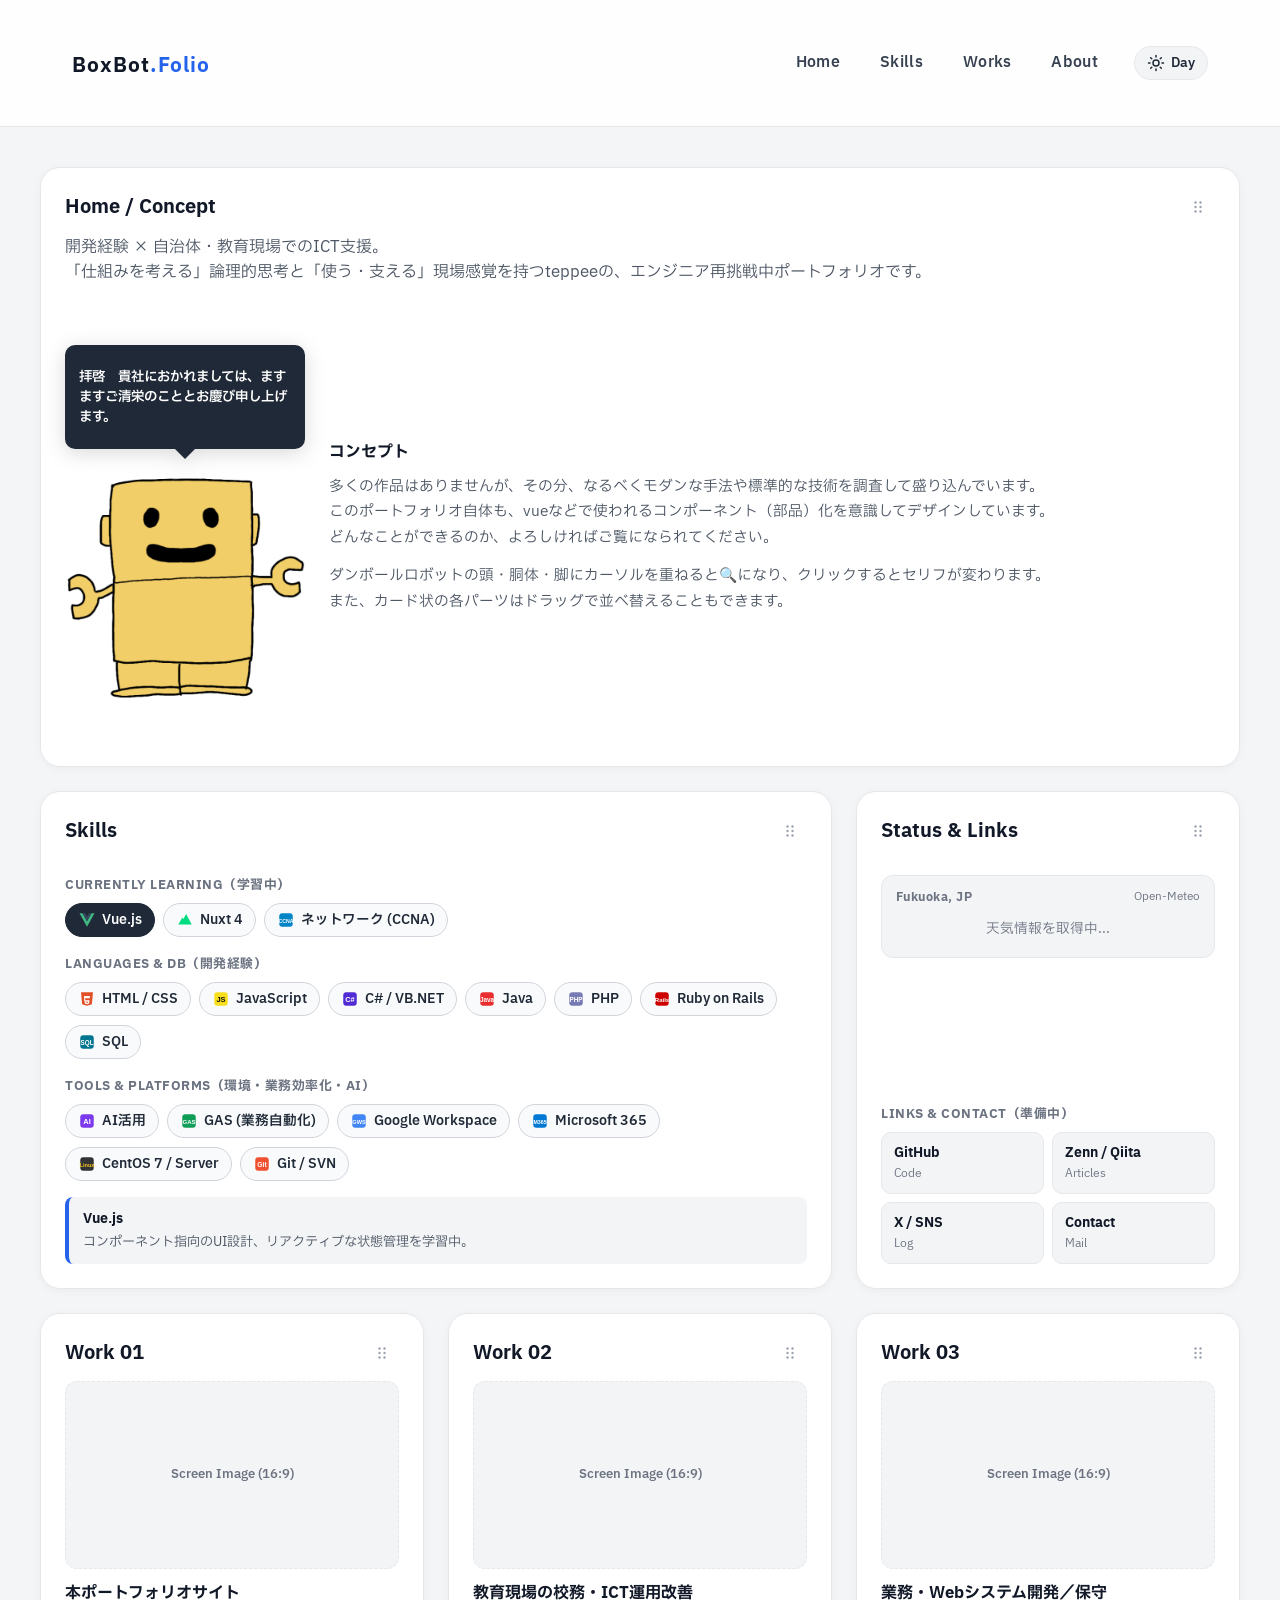
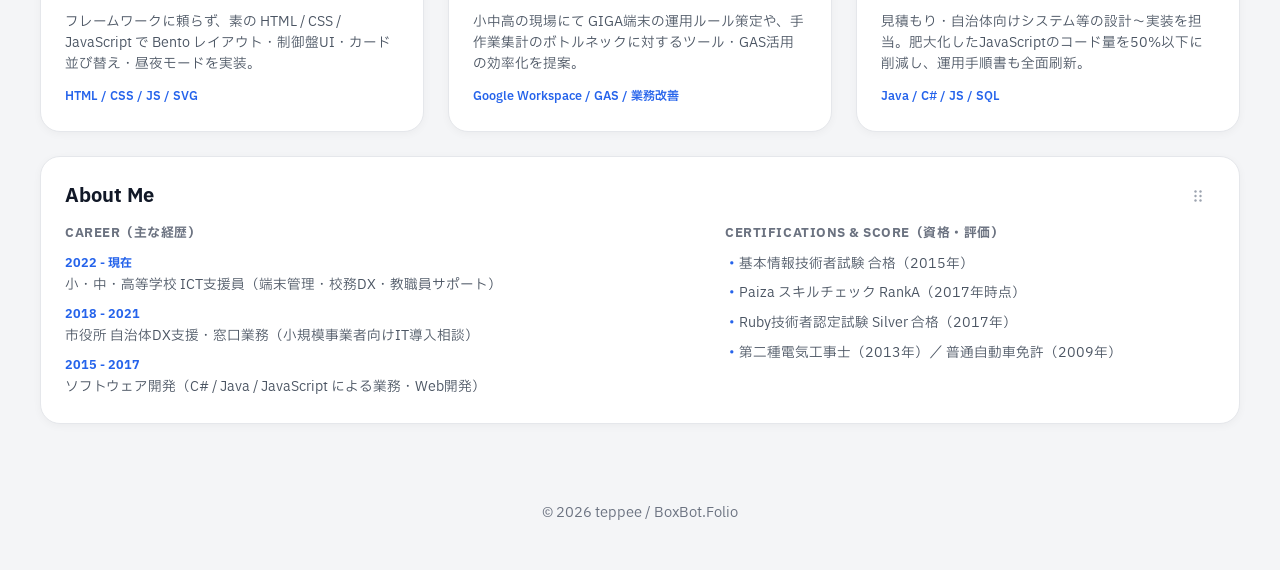
==== commit cacc8183: "タイトルとスクリプトの修正、コンテンツの更新" ====
--- a/Sample/index.html
+++ b/Sample/index.html
@@ -5,12 +5,13 @@
   <meta charset="UTF-8">
   <meta name="viewport" content="width=device-width, initial-scale=1.0, viewport-fit=cover">
   <!-- ↑はviewport-fitの挙動、端末のセーフエリア等についてよくわかってないかもしれないので、暫定 -->
-  <title>Portfolio - Bento & Control Panel UI</title>
+  <title>BoxBot.Folio</title>
 
   <!-- 2. 外部接続の事前準備 ＆ JSの先行ダウンロード（defer） -->
   <link rel="preconnect" href="https://fonts.googleapis.com">
   <link rel="preconnect" href="https://fonts.gstatic.com" crossorigin>
-  <script src="script.js" defer></script>
+  <script src="js/dialogues.js" defer></script><!-- セリフデータ。ESmodule予定 -->
+  <script src="js/main.js" defer></script>
 
   <!-- 3. スタイルシート（外部フォント → 自分のCSSの順） -->
   <link href="https://fonts.googleapis.com/css2?family=IBM+Plex+Sans+JP&family=JetBrains+Mono:ital,wght@0,100..800;1,100..800&display=swap" rel="stylesheet">
@@ -87,8 +88,9 @@
     <!-- ヘッダー（PCでは上部バー、スマホではロゴのみ上部・ナビは下部固定） -->
     <header class="site-header">
       <div class="header-inner">
-        <a href="#home" class="site-logo">PORTFOLIO<span>.DEV</span></a>
-
+        <h1 class="site-title">
+          <a href="#home" class="site-logo">BoxBot<span>.Folio</span></a>
+        </h1>
         <!-- グローバルナビゲーション（スマホ：制御盤 / PC：モダンナビ） -->
         <nav class="global-nav" aria-label="グローバルナビゲーション">
           <ul class="nav-list">
@@ -149,7 +151,7 @@
         </nav>
 
         <!-- 昼夜モード切り替えスイッチ -->
-        <button type="button" id="theme-toggle" class="theme-toggle" aria-label="夜モードに切り替え" aria-pressed="false" title="昼・夜モード切り替え">
+        <button type="button" id="theme-toggle" class="theme-toggle" aria-label="夜モードに切り替え" title="昼・夜モード切り替え">
           <svg class="theme-icon theme-icon-sun" width="18" height="18" aria-hidden="true"><use href="#icon-sun" /></svg>
           <svg class="theme-icon theme-icon-moon" width="18" height="18" aria-hidden="true"><use href="#icon-moon" /></svg>
           <span class="theme-toggle-label">Day</span>
@@ -169,8 +171,8 @@
             </button>
           </div>
           <p class="home-lead">
-            開発経験（3年）× 自治体・教育現場のICT支援（6年）。<br />
-            「作る」論理力と「支える」現場感覚を併せ持つ、エンジニア再挑戦ポートフォリオです。
+            開発経験 × 自治体・教育現場でのICT支援。<br>
+            「仕組みを考える」論理的思考と「使う・支える」現場感覚を持つteppeeの、エンジニア再挑戦中ポートフォリオです。
           </p>
 
           <!-- ▼ Home下部：Flexboxで「左：ロボット」「右：紹介文」を並べる -->
@@ -186,6 +188,7 @@
 
               <!-- ロボット本体（スプライト画像）＋ 透明な当たり判定（3分割） -->
               <div class="robot-wrapper">
+                <!-- aria-live="polite"：クリックでセリフが切り替わった際、現在の読み上げが終わってから新しい文章を音声案内させる -->
                 <div id="robot-sprite" class="robot-sprite face-normal" role="img" aria-label="案内ロボット"></div>
 
                 <!-- 頭部・胴体・脚部でそれぞれ別の反応をする透明ボタン -->
@@ -197,12 +200,15 @@
 
             <!-- 右側：コンセプト・自己紹介文エリア（サンプルテキスト） -->
             <div class="home-article">
-              <h3 class="home-article-title">コンセプト・大事にしていること（仮）</h3>
+              <h3 class="home-article-title">コンセプト</h3>
               <p>
-                ここはロボットの右側に表示されるメインの説明エリアです。サンプルテキストとして、開発者時代の論理的な視点と、現場の支援員として培った「使う人の目線」をどう掛け合わせているか、といった導入ストーリーが入ります。
+                多くの作品はありませんが、その分、なるべくモダンな手法や標準的な技術を調査して盛り込んでいます。<br>
+                このポートフォリオ自体も、vueなどで使われるコンポーネント（部品）化を意識してデザインしています。<br>
+                どんなことができるのか、よろしければご覧になられてください。
               </p>
               <p>
-                長すぎず短すぎない3〜4行程度の文章を2段落ほど置くと、左側のロボットと高さのバランスが取りやすくなります。ロボの頭・胴体・脚をクリックすると反応が変わることも、ここに一言添えておくと親切です。
+                ダンボールロボットの頭・胴体・脚にカーソルを重ねると🔍になり、クリックするとセリフが変わります。<br>
+                また、カード状の各パーツはドラッグで並べ替えることもできます。
               </p>
             </div>
           </div>
@@ -222,19 +228,19 @@
             <ul class="skill-list">
               <li>
                 <button type="button" class="skill-badge is-active" data-skill="Vue.js" data-desc="コンポーネント指向のUI設計、リアクティブな状態管理を学習中。">
-                  <img src="images/icons/vue.svg" class="skill-icon" alt="" />
+                  <img src="images/icons/vue.svg" class="skill-icon" alt="">
                   <span>Vue.js</span>
                 </button>
               </li>
               <li>
                 <button type="button" class="skill-badge" data-skill="Nuxt 4" data-desc="最新のディレクトリ構成やSSR/SSGの仕組み、モダンなフロントエンド開発を習得中。">
-                  <img src="images/icons/nuxt.svg" class="skill-icon" alt="" />
+                  <img src="images/icons/nuxt.svg" class="skill-icon" alt="">
                   <span>Nuxt 4</span>
                 </button>
               </li>
               <li>
                 <button type="button" class="skill-badge" data-skill="ネットワーク（CCNA）" data-desc="社内SE・インフラ運用を見据え、年内取得レベルの到達を目指して基礎から学習中。">
-                  <img src="images/icons/ccna.svg" class="skill-icon" alt="" />
+                  <img src="images/icons/ccna.svg" class="skill-icon" alt="">
                   <span>ネットワーク (CCNA)</span>
                 </button>
               </li>
@@ -247,43 +253,43 @@
             <ul class="skill-list">
               <li>
                 <button type="button" class="skill-badge" data-skill="HTML5 / CSS3" data-desc="葬儀社向けWebシステムでの画面実装経験をベースに、Grid/Flexbox・コンテナクエリ等のモダン設計に対応。">
-                  <img src="images/icons/html.svg" class="skill-icon" alt="" />
+                  <img src="images/icons/html.svg" class="skill-icon" alt="">
                   <span>HTML / CSS</span>
                 </button>
               </li>
               <li>
                 <button type="button" class="skill-badge" data-skill="JavaScript (jQuery)" data-desc="Web開発や保守でDOM操作・画面実装を担当。肥大化したJSのリファクタリングでコード量を50%以下に削減。">
-                  <img src="images/icons/js.svg" class="skill-icon" alt="" />
+                  <img src="images/icons/js.svg" class="skill-icon" alt="">
                   <span>JavaScript</span>
                 </button>
               </li>
               <li>
                 <button type="button" class="skill-badge" data-skill="C# (.NET / VB.NET)" data-desc="自治体関連システム（Visual C# 2015 / 3ヶ月）にて要件〜詳細設計・実装、また保守案件でVB.NETを担当。">
-                  <img src="images/icons/csharp.svg" class="skill-icon" alt="" />
+                  <img src="images/icons/csharp.svg" class="skill-icon" alt="">
                   <span>C# / VB.NET</span>
                 </button>
               </li>
               <li>
                 <button type="button" class="skill-badge" data-skill="Java (Spring 4)" data-desc="葬儀社向け見積システム（9ヶ月）にて基本・詳細設計〜コーディング・デバッグを担当（Tomcat環境）。">
-                  <img src="images/icons/java.svg" class="skill-icon" alt="" />
+                  <img src="images/icons/java.svg" class="skill-icon" alt="">
                   <span>Java</span>
                 </button>
               </li>
               <li>
                 <button type="button" class="skill-badge" data-skill="PHP" data-desc="Webシステムのサーバーサイド改修・機能実装で使用。">
-                  <img src="images/icons/php.svg" class="skill-icon" alt="" />
+                  <img src="images/icons/php.svg" class="skill-icon" alt="">
                   <span>PHP</span>
                 </button>
               </li>
               <li>
                 <button type="button" class="skill-badge" data-skill="Ruby on Rails" data-desc="MVCアーキテクチャを用いたWebアプリ開発を習得（Ruby技術者認定試験 Silver 合格）。">
-                  <img src="images/icons/rails.svg" class="skill-icon" alt="" />
+                  <img src="images/icons/rails.svg" class="skill-icon" alt="">
                   <span>Ruby on Rails</span>
                 </button>
               </li>
               <li>
                 <button type="button" class="skill-badge" data-skill="SQL (MySQL / SQL Server / Oracle)" data-desc="各開発・保守案件において MySQL・SQL Server・Oracle を用いたデータ設計・検索・連携を経験。">
-                  <img src="images/icons/sql.svg" class="skill-icon" alt="" />
+                  <img src="images/icons/sql.svg" class="skill-icon" alt="">
                   <span>SQL</span>
                 </button>
               </li>
@@ -296,37 +302,37 @@
             <ul class="skill-list">
               <li>
                 <button type="button" class="skill-badge" data-skill="AI活用（業務効率化・調査）" data-desc="生成AIを活用した業務手順書の整理・トラブル調査・コード作成補助など、実務に活かせる使い方を実践。">
-                  <img src="images/icons/ai.svg" class="skill-icon" alt="" />
+                  <img src="images/icons/ai.svg" class="skill-icon" alt="">
                   <span>AI活用</span>
                 </button>
               </li>
               <li>
                 <button type="button" class="skill-badge" data-skill="GAS（Google Apps Script）" data-desc="スプレッドシート等の手作業集計や定型処理をスクリプト化し、現場の工数削減・業務改善を提案。">
-                  <img src="images/icons/gas.svg" class="skill-icon" alt="" />
+                  <img src="images/icons/gas.svg" class="skill-icon" alt="">
                   <span>GAS (業務自動化)</span>
                 </button>
               </li>
               <li>
                 <button type="button" class="skill-badge" data-skill="Google Workspace" data-desc="小中高のICT支援（3年6ヶ月）にて端末・アカウント運用や校務デジタル化の推進を担当。">
-                  <img src="images/icons/gws.svg" class="skill-icon" alt="" />
+                  <img src="images/icons/gws.svg" class="skill-icon" alt="">
                   <span>Google Workspace</span>
                 </button>
               </li>
               <li>
                 <button type="button" class="skill-badge" data-skill="Microsoft 365" data-desc="教育・自治体現場での導入・運用支援、教職員向けマニュアル作成やQA対応を担当。">
-                  <img src="images/icons/m365.svg" class="skill-icon" alt="" />
+                  <img src="images/icons/m365.svg" class="skill-icon" alt="">
                   <span>Microsoft 365</span>
                 </button>
               </li>
               <li>
                 <button type="button" class="skill-badge" data-skill="CentOS 7 / Windows Server" data-desc="CentOS 7 + Apache Tomcat でのWebシステム構築や、Windows Server + IBM MQ 環境の運用保守を経験。">
-                  <img src="images/icons/linux.svg" class="skill-icon" alt="" />
+                  <img src="images/icons/linux.svg" class="skill-icon" alt="">
                   <span>CentOS 7 / Server</span>
                 </button>
               </li>
               <li>
                 <button type="button" class="skill-badge" data-skill="Git / Subversion" data-desc="チーム開発でのバージョン管理（開発案件ではSubversion、現在はGit / VS Codeを使用）。">
-                  <img src="images/icons/git.svg" class="skill-icon" alt="" />
+                  <img src="images/icons/git.svg" class="skill-icon" alt="">
                   <span>Git / SVN</span>
                 </button>
               </li>
@@ -395,7 +401,7 @@
         </section>
 
         <!-- ▼ Works：各案件を独立したBentoカード（bento-work）として配置。追加時はこのブロックを複製 -->
-        <article id="works" class="bento-card bento-work">
+        <section id="work-1" class="bento-card bento-work">
           <div class="card-header">
             <h2>Work 01</h2>
             <button type="button" class="drag-handle" aria-label="カードを並び替える" title="ドラッグして移動">
@@ -411,9 +417,9 @@
             フレームワークに頼らず、素の HTML / CSS / JavaScript で Bento レイアウト・制御盤UI・カード並び替え・昼夜モードを実装。
           </p>
           <span class="work-tag">HTML / CSS / JS / SVG</span>
-        </article>
-
-        <article id="work-2" class="bento-card bento-work">
+        </section>
+
+        <section id="work-2" class="bento-card bento-work">
           <div class="card-header">
             <h2>Work 02</h2>
             <button type="button" class="drag-handle" aria-label="カードを並び替える" title="ドラッグして移動">
@@ -428,9 +434,9 @@
             小中高の現場にて GIGA端末の運用ルール策定や、手作業集計のボトルネックに対するツール・GAS活用の効率化を提案。
           </p>
           <span class="work-tag">Google Workspace / GAS / 業務改善</span>
-        </article>
-
-        <article id="work-3" class="bento-card bento-work">
+        </section>
+
+        <section id="work-3" class="bento-card bento-work">
           <div class="card-header">
             <h2>Work 03</h2>
             <button type="button" class="drag-handle" aria-label="カードを並び替える" title="ドラッグして移動">
@@ -445,7 +451,7 @@
             見積もり・自治体向けシステム等の設計〜実装を担当。肥大化したJavaScriptのコード量を50%以下に削減し、運用手順書も全面刷新。
           </p>
           <span class="work-tag">Java / C# / JS / SQL</span>
-        </article>
+        </section>
 
         <section id="about" class="bento-card bento-wide">
           <div class="card-header">
@@ -465,15 +471,11 @@
                 </li>
                 <li>
                   <span class="timeline-period">2018 - 2021</span>
-                  <span class="timeline-text">国東市役所 自治体DX支援・窓口業務（小規模事業者向けIT導入相談）</span>
+                  <span class="timeline-text">市役所 自治体DX支援・窓口業務（小規模事業者向けIT導入相談）</span>
                 </li>
                 <li>
                   <span class="timeline-period">2015 - 2017</span>
-                  <span class="timeline-text">株式会社BSS ソフトウェア開発（C# / Java / PHP による業務・Web開発）</span>
-                </li>
-                <li>
-                  <span class="timeline-period">2003 - 2010</span>
-                  <span class="timeline-text">株式会社エーブック 店舗業務（接客・在庫管理・新人教育）</span>
+                  <span class="timeline-text">ソフトウェア開発（C# / Java / JavaScript による業務・Web開発）</span>
                 </li>
               </ul>
             </div>
@@ -482,8 +484,8 @@
             <div class="about-block">
               <h3 class="about-subtitle">Certifications &amp; Score（資格・評価）</h3>
               <ul class="cert-list">
-                <li>Paiza スキルチェック ランクA（Rating 1635）</li>
                 <li>基本情報技術者試験 合格（2015年）</li>
+                <li>Paiza スキルチェック RankA（2017年時点）</li>
                 <li>Ruby技術者認定試験 Silver 合格（2017年）</li>
                 <li>第二種電気工事士（2013年）／ 普通自動車免許（2009年）</li>
               </ul>
@@ -495,7 +497,7 @@
 
     <!-- フッター -->
     <footer class="site-footer">
-      <p>&copy; 2026 Portfolio Project</p>
+      <p>&copy; 2026 teppee / BoxBot.Folio</p>
     </footer>
 
   </div>
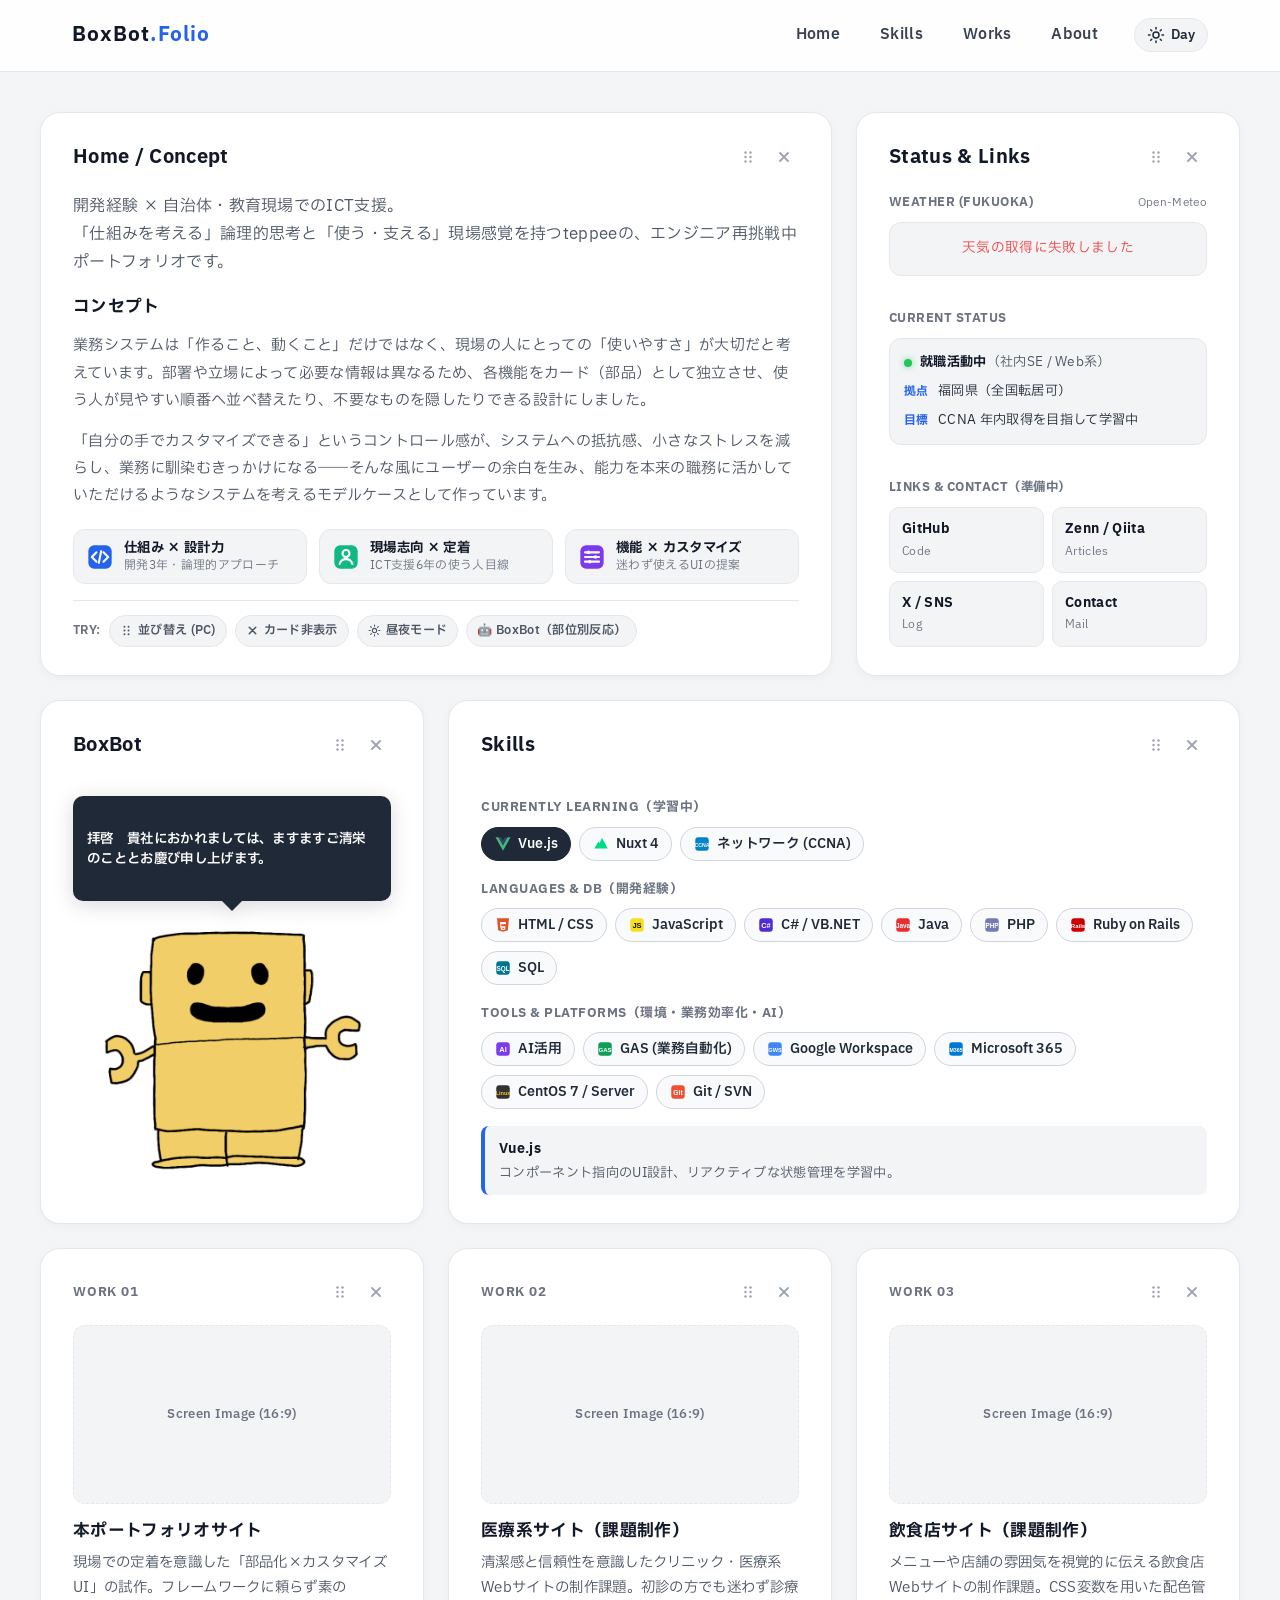
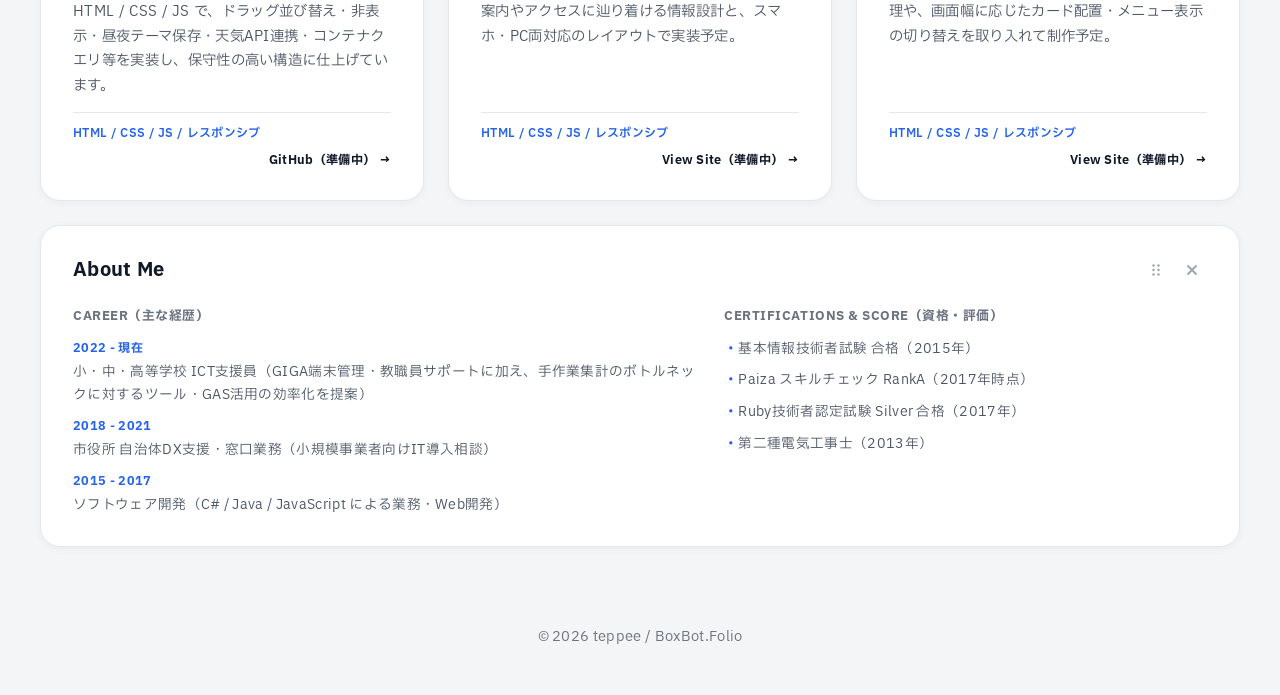
==== commit 809dd551: "feat: Bentoレイアウト整理・BoxBotカード分離・非表示/リセット機能およびHome視覚パーツを実装" ====
--- a/Sample/index.html
+++ b/Sample/index.html
@@ -1,505 +1,969 @@
-<!DOCTYPE html>
+<!doctype html>
 <html lang="ja">
-<head>
-  <!-- 1. 最優先の基本設定 -->
-  <meta charset="UTF-8">
-  <meta name="viewport" content="width=device-width, initial-scale=1.0, viewport-fit=cover">
-  <!-- ↑はviewport-fitの挙動、端末のセーフエリア等についてよくわかってないかもしれないので、暫定 -->
-  <title>BoxBot.Folio</title>
-
-  <!-- 2. 外部接続の事前準備 ＆ JSの先行ダウンロード（defer） -->
-  <link rel="preconnect" href="https://fonts.googleapis.com">
-  <link rel="preconnect" href="https://fonts.gstatic.com" crossorigin>
-  <script src="js/dialogues.js" defer></script><!-- セリフデータ。ESmodule予定 -->
-  <script src="js/main.js" defer></script>
-
-  <!-- 3. スタイルシート（外部フォント → 自分のCSSの順） -->
-  <link href="https://fonts.googleapis.com/css2?family=IBM+Plex+Sans+JP&family=JetBrains+Mono:ital,wght@0,100..800;1,100..800&display=swap" rel="stylesheet">
-  <link rel="stylesheet" href="style.css">
-
-  <!-- 4. ページ情報・ブラウザ制御 -->
-  <meta name="description" content="エンジニアの道を一度挫折したひとのポートフォリオです。現状で何ができるかを見ていただければ。">
-  <meta name="theme-color" content="#f4f5f7">
-  <meta name="robots" content="noindex,nofollow">
-  <meta name="format-detection" content="telephone=no">
-  
-
-  <!-- 5. ファビコン（絵文字でもよかったけど演習のためセットを配置。マニフェストはローカル直開きでCORSエラーが出るためコメントアウト） -->
-  <!-- <link rel="icon" href="data:image/svg+xml,<svg xmlns=%22http://www.w3.org/2000/svg%22 viewBox=%220 0 100 100%22><text x=%2250%%22 y=%2250%%22 style=%22dominant-baseline:central;text-anchor:middle;font-size:90px;%22>🤖</text></svg>"> -->
-  <link rel="apple-touch-icon" sizes="180x180" href="images/favicon/apple-touch-icon.png">
-  <link rel="icon" type="image/png" sizes="32x32" href="images/favicon/favicon-32x32.png">
-  <link rel="icon" type="image/png" sizes="16x16" href="images/favicon/favicon-16x16.png">
-  <!-- <link rel="manifest" href="images/favicon/site.webmanifest"> -->
-
-  <!-- 6. OGP設定（Vercel公開時にURLを確定させて有効化） -->
-  <!--
+  <head>
+    <!-- 1. 最優先の基本設定 -->
+    <meta charset="UTF-8" />
+    <meta
+      name="viewport"
+      content="width=device-width, initial-scale=1.0, viewport-fit=cover"
+    />
+    <!-- ↑はviewport-fitの挙動、端末のセーフエリア等についてよくわかってないかもしれないので、暫定 -->
+    <title>BoxBot.Folio</title>
+
+    <!-- 2. 外部接続の事前準備 ＆ JSの先行ダウンロード（defer） -->
+    <link rel="preconnect" href="https://fonts.googleapis.com" />
+    <link rel="preconnect" href="https://fonts.gstatic.com" crossorigin />
+    <script src="js/dialogues.js" defer></script>
+    <!-- セリフデータ。ESmodule予定 -->
+    <script src="js/main.js" defer></script>
+
+    <!-- 3. スタイルシート（外部フォント → 自分のCSSの順） -->
+    <link
+      href="https://fonts.googleapis.com/css2?family=IBM+Plex+Sans+JP&family=JetBrains+Mono:ital,wght@0,100..800;1,100..800&display=swap"
+      rel="stylesheet"
+    />
+    <link rel="stylesheet" href="style.css" />
+
+    <!-- 4. ページ情報・ブラウザ制御 -->
+    <meta
+      name="description"
+      content="エンジニアの道を一度挫折したひとのポートフォリオです。現状で何ができるかを見ていただければ。"
+    />
+    <meta name="theme-color" content="#f4f5f7" />
+    <meta name="robots" content="noindex,nofollow" />
+    <meta name="format-detection" content="telephone=no" />
+
+    <!-- 5. ファビコン（絵文字でもよかったけど演習のためセットを配置。マニフェストはローカル直開きでCORSエラーが出るためコメントアウト） -->
+    <!-- <link rel="icon" href="data:image/svg+xml,<svg xmlns=%22http://www.w3.org/2000/svg%22 viewBox=%220 0 100 100%22><text x=%2250%%22 y=%2250%%22 style=%22dominant-baseline:central;text-anchor:middle;font-size:90px;%22>🤖</text></svg>"> -->
+    <link
+      rel="apple-touch-icon"
+      sizes="180x180"
+      href="images/favicon/apple-touch-icon.png"
+    />
+    <link
+      rel="icon"
+      type="image/png"
+      sizes="32x32"
+      href="images/favicon/favicon-32x32.png"
+    />
+    <link
+      rel="icon"
+      type="image/png"
+      sizes="16x16"
+      href="images/favicon/favicon-16x16.png"
+    />
+    <!-- <link rel="manifest" href="images/favicon/site.webmanifest"> -->
+
+    <!-- 6. OGP設定（Vercel公開時にURLを確定させて有効化） -->
+    <!--
   <meta property="og:title" content="Portfolio - Bento & Control Panel UI">
   <meta property="og:description" content="エンジニアの道を一度挫折したひとのポートフォリオです。現状で何ができるかを見ていただければ。">
   <meta property="og:type" content="website">
   <meta property="og:url" content="https://たぶんVercelでホスティング/">
   <meta property="og:image" content="https://たぶんVercelでホスティング/images/ogp.png">
   <meta name="twitter:card" content="summary_large_image">
-  -->
-</head>
-<body>
-
-  <!-- ▼ SVG共通部品の定義（画面には直接表示されない） -->
-  <svg style="display: none;" aria-hidden="true">
-    <!-- 銘板（白いラベルプレート） -->
-    <symbol id="icon-plate" viewBox="0 0 120 36" preserveAspectRatio="none">
-      <rect x="1" y="1" width="118" height="34" fill="#ffffff" stroke="#555555" stroke-width="1.5" />
-      <circle cx="6" cy="6" r="1.5" fill="#888888" />
-      <circle cx="114" cy="6" r="1.5" fill="#888888" />
-      <circle cx="6" cy="30" r="1.5" fill="#888888" />
-      <circle cx="114" cy="30" r="1.5" fill="#888888" />
-    </symbol>
-
-    <!-- 押しボタンの黒い外枠（ベゼル） -->
-    <symbol id="icon-button-bezel" viewBox="0 0 64 64">
-      <circle cx="32" cy="32" r="28" fill="#1a1a1a" stroke="#000000" stroke-width="2" />
-      <circle cx="32" cy="32" r="24" fill="#333333" />
-    </symbol>
-
-    <!-- ドラッグハンドル（6点ドット） -->
-    <symbol id="icon-drag-handle" viewBox="0 0 16 16">
-      <circle cx="5.5" cy="3.5" r="1.2" />
-      <circle cx="10.5" cy="3.5" r="1.2" />
-      <circle cx="5.5" cy="8" r="1.2" />
-      <circle cx="10.5" cy="8" r="1.2" />
-      <circle cx="5.5" cy="12.5" r="1.2" />
-      <circle cx="10.5" cy="12.5" r="1.2" />
-    </symbol>
-
-    <!-- 昼モード（太陽）アイコン -->
-    <symbol id="icon-sun" viewBox="0 0 24 24" fill="none" stroke="currentColor" stroke-width="2" stroke-linecap="round" stroke-linejoin="round">
-      <circle cx="12" cy="12" r="4" />
-      <path d="M12 2v2M12 20v2M4.93 4.93l1.41 1.41M17.66 17.66l1.41 1.41M2 12h2M20 12h2M6.34 17.66l-1.41 1.41M19.07 4.93l-1.41 1.41" />
-    </symbol>
-
-    <!-- 夜モード（月）アイコン -->
-    <symbol id="icon-moon" viewBox="0 0 24 24" fill="none" stroke="currentColor" stroke-width="2" stroke-linecap="round" stroke-linejoin="round">
-      <path d="M21 12.79A9 9 0 1 1 11.21 3 7 7 0 0 0 21 12.79z" />
-    </symbol>
-  </svg>
-
-  <!-- ▼ ページ全体の外側Gridコンテナ -->
-  <div class="layout-container">
-
-    <!-- ヘッダー（PCでは上部バー、スマホではロゴのみ上部・ナビは下部固定） -->
-    <header class="site-header">
-      <div class="header-inner">
-        <h1 class="site-title">
-          <a href="#home" class="site-logo">BoxBot<span>.Folio</span></a>
-        </h1>
-        <!-- グローバルナビゲーション（スマホ：制御盤 / PC：モダンナビ） -->
-        <nav class="global-nav" aria-label="グローバルナビゲーション">
-          <ul class="nav-list">
-
-            <li class="nav-item" data-color="green">
-              <a href="#home" class="nav-link">
-                <div class="nameplate">
-                  <svg class="plate-bg" aria-hidden="true"><use href="#icon-plate" /></svg>
-                  <span class="nav-label">Home</span>
-                </div>
-                <div class="push-button-wrap" aria-hidden="true">
-                  <svg class="button-bezel"><use href="#icon-button-bezel" /></svg>
-                  <span class="button-cap"></span>
-                </div>
-              </a>
-            </li>
-
-            <li class="nav-item" data-color="blue">
-              <a href="#skills" class="nav-link">
-                <div class="nameplate">
-                  <svg class="plate-bg" aria-hidden="true"><use href="#icon-plate" /></svg>
-                  <span class="nav-label">Skills</span>
-                </div>
-                <div class="push-button-wrap" aria-hidden="true">
-                  <svg class="button-bezel"><use href="#icon-button-bezel" /></svg>
-                  <span class="button-cap"></span>
-                </div>
-              </a>
-            </li>
-
-            <li class="nav-item" data-color="yellow">
-              <a href="#works" class="nav-link">
-                <div class="nameplate">
-                  <svg class="plate-bg" aria-hidden="true"><use href="#icon-plate" /></svg>
-                  <span class="nav-label">Works</span>
-                </div>
-                <div class="push-button-wrap" aria-hidden="true">
-                  <svg class="button-bezel"><use href="#icon-button-bezel" /></svg>
-                  <span class="button-cap"></span>
-                </div>
-              </a>
-            </li>
-
-            <li class="nav-item" data-color="red">
-              <a href="#about" class="nav-link">
-                <div class="nameplate">
-                  <svg class="plate-bg" aria-hidden="true"><use href="#icon-plate" /></svg>
-                  <span class="nav-label">About</span>
-                </div>
-                <div class="push-button-wrap" aria-hidden="true">
-                  <svg class="button-bezel"><use href="#icon-button-bezel" /></svg>
-                  <span class="button-cap"></span>
-                </div>
-              </a>
-            </li>
-
-          </ul>
-        </nav>
-
-        <!-- 昼夜モード切り替えスイッチ -->
-        <button type="button" id="theme-toggle" class="theme-toggle" aria-label="夜モードに切り替え" title="昼・夜モード切り替え">
-          <svg class="theme-icon theme-icon-sun" width="18" height="18" aria-hidden="true"><use href="#icon-sun" /></svg>
-          <svg class="theme-icon theme-icon-moon" width="18" height="18" aria-hidden="true"><use href="#icon-moon" /></svg>
-          <span class="theme-toggle-label">Day</span>
-        </button>
-      </div>
-    </header>
-
-    <!-- メインコンテンツ -->
-    <main class="site-main">
-      <!-- ▼ 内側のGridコンテナ（Bento Boxレイアウト） -->
-      <div id="bento-grid" class="bento-grid">
-        <section id="home" class="bento-card bento-large">
-          <div class="card-header">
-            <h2>Home / Concept</h2>
-            <button type="button" class="drag-handle" aria-label="カードを並び替える" title="ドラッグして移動">
-              <svg width="16" height="16" fill="currentColor" aria-hidden="true"><use href="#icon-drag-handle" /></svg>
+  --></head>
+  <body>
+    <!-- ▼ SVG共通部品の定義（画面には直接表示されない） -->
+    <svg style="display: none">
+      <!-- 銘板（白いラベルプレート） -->
+      <symbol id="icon-plate" viewBox="0 0 120 36" preserveAspectRatio="none">
+        <rect
+          x="1"
+          y="1"
+          width="118"
+          height="34"
+          fill="#ffffff"
+          stroke="#555555"
+          stroke-width="1.5"
+        />
+        <circle cx="6" cy="6" r="1.5" fill="#888888" />
+        <circle cx="114" cy="6" r="1.5" fill="#888888" />
+        <circle cx="6" cy="30" r="1.5" fill="#888888" />
+        <circle cx="114" cy="30" r="1.5" fill="#888888" />
+      </symbol>
+
+      <!-- 押しボタンの黒い外枠（ベゼル） -->
+      <symbol id="icon-button-bezel" viewBox="0 0 64 64">
+        <circle
+          cx="32"
+          cy="32"
+          r="28"
+          fill="#1a1a1a"
+          stroke="#000000"
+          stroke-width="2"
+        />
+        <circle cx="32" cy="32" r="24" fill="#333333" />
+      </symbol>
+
+      <!-- ドラッグハンドル（6点ドット） -->
+      <symbol id="icon-drag-handle" viewBox="0 0 16 16">
+        <circle cx="5.5" cy="3.5" r="1.2" />
+        <circle cx="10.5" cy="3.5" r="1.2" />
+        <circle cx="5.5" cy="8" r="1.2" />
+        <circle cx="10.5" cy="8" r="1.2" />
+        <circle cx="5.5" cy="12.5" r="1.2" />
+        <circle cx="10.5" cy="12.5" r="1.2" />
+      </symbol>
+
+      <!-- 昼モード（太陽）アイコン -->
+      <symbol
+        id="icon-sun"
+        viewBox="0 0 24 24"
+        fill="none"
+        stroke="currentColor"
+        stroke-width="2"
+        stroke-linecap="round"
+        stroke-linejoin="round"
+      >
+        <circle cx="12" cy="12" r="4" />
+        <path
+          d="M12 2v2M12 20v2M4.93 4.93l1.41 1.41M17.66 17.66l1.41 1.41M2 12h2M20 12h2M6.34 17.66l-1.41 1.41M19.07 4.93l-1.41 1.41"
+        />
+      </symbol>
+
+      <!-- 夜モード（月）アイコン -->
+      <symbol
+        id="icon-moon"
+        viewBox="0 0 24 24"
+        fill="none"
+        stroke="currentColor"
+        stroke-width="2"
+        stroke-linecap="round"
+        stroke-linejoin="round"
+      >
+        <path d="M21 12.79A9 9 0 1 1 11.21 3 7 7 0 0 0 21 12.79z" />
+      </symbol>
+
+      <!-- 配置リセット（反時計回り矢印）アイコン -->
+      <symbol
+        id="icon-reset"
+        viewBox="0 0 24 24"
+        fill="none"
+        stroke="currentColor"
+        stroke-width="2"
+        stroke-linecap="round"
+        stroke-linejoin="round"
+      >
+        <path d="M3 12a9 9 0 1 0 3-6.7L3 8" />
+        <path d="M3 3v5h5" />
+      </symbol>
+
+      <!-- カード非表示（×）アイコン -->
+      <symbol
+        id="icon-close"
+        viewBox="0 0 16 16"
+        fill="none"
+        stroke="currentColor"
+        stroke-width="1.8"
+        stroke-linecap="round"
+      >
+        <path d="M4 4l8 8M12 4l-8 8" />
+      </symbol>
+    </svg>
+
+    <!-- ▼ ページ全体の外側Gridコンテナ -->
+    <div class="layout-container">
+      <!-- ヘッダー（PCでは上部バー、スマホではロゴのみ上部・ナビは下部固定） -->
+      <header class="site-header">
+        <div class="header-inner">
+          <h1 class="site-title">
+            <a href="#home" class="site-logo">BoxBot<span>.Folio</span></a>
+          </h1>
+          <!-- グローバルナビゲーション（スマホ：制御盤 / PC：モダンナビ） -->
+          <nav class="global-nav">
+            <ul class="nav-list">
+              <li class="nav-item" data-color="green">
+                <a href="#home" class="nav-link">
+                  <div class="nameplate">
+                    <svg class="plate-bg"><use href="#icon-plate" /></svg>
+                    <span class="nav-label">Home</span>
+                  </div>
+                  <div class="push-button-wrap">
+                    <svg class="button-bezel">
+                      <use href="#icon-button-bezel" />
+                    </svg>
+                    <span class="button-cap"></span>
+                  </div>
+                </a>
+              </li>
+
+              <li class="nav-item" data-color="blue">
+                <a href="#skills" class="nav-link">
+                  <div class="nameplate">
+                    <svg class="plate-bg"><use href="#icon-plate" /></svg>
+                    <span class="nav-label">Skills</span>
+                  </div>
+                  <div class="push-button-wrap">
+                    <svg class="button-bezel">
+                      <use href="#icon-button-bezel" />
+                    </svg>
+                    <span class="button-cap"></span>
+                  </div>
+                </a>
+              </li>
+
+              <li class="nav-item" data-color="yellow">
+                <a href="#work-1" class="nav-link">
+                  <div class="nameplate">
+                    <svg class="plate-bg"><use href="#icon-plate" /></svg>
+                    <span class="nav-label">Works</span>
+                  </div>
+                  <div class="push-button-wrap">
+                    <svg class="button-bezel">
+                      <use href="#icon-button-bezel" />
+                    </svg>
+                    <span class="button-cap"></span>
+                  </div>
+                </a>
+              </li>
+
+              <li class="nav-item" data-color="red">
+                <a href="#about" class="nav-link">
+                  <div class="nameplate">
+                    <svg class="plate-bg"><use href="#icon-plate" /></svg>
+                    <span class="nav-label">About</span>
+                  </div>
+                  <div class="push-button-wrap">
+                    <svg class="button-bezel">
+                      <use href="#icon-button-bezel" />
+                    </svg>
+                    <span class="button-cap"></span>
+                  </div>
+                </a>
+              </li>
+            </ul>
+          </nav>
+
+          <!-- ヘッダー右側の操作ボタン群（配置リセット ＋ 昼夜モード） -->
+          <div class="header-actions">
+            <button
+              type="button"
+              id="reset-order-btn"
+              class="reset-order-btn"
+              title="カードの並び順を初期状態に戻す"
+              hidden
+            >
+              <svg width="16" height="16"><use href="#icon-reset" /></svg>
+              <span>配置リセット</span>
+            </button>
+
+            <button
+              type="button"
+              id="theme-toggle"
+              class="theme-toggle"
+              title="昼・夜モード切り替え"
+            >
+              <svg class="theme-icon theme-icon-sun" width="18" height="18">
+                <use href="#icon-sun" />
+              </svg>
+              <svg class="theme-icon theme-icon-moon" width="18" height="18">
+                <use href="#icon-moon" />
+              </svg>
+              <span class="theme-toggle-label">Day</span>
             </button>
           </div>
-          <p class="home-lead">
-            開発経験 × 自治体・教育現場でのICT支援。<br>
-            「仕組みを考える」論理的思考と「使う・支える」現場感覚を持つteppeeの、エンジニア再挑戦中ポートフォリオです。
-          </p>
-
-          <!-- ▼ Home下部：Flexboxで「左：ロボット」「右：紹介文」を並べる -->
-          <div class="home-body">
-            <!-- 左側：ダンボールロボット（クリック部位ごとにセリフと表情が変化） -->
+        </div>
+      </header>
+
+      <!-- メインコンテンツ -->
+      <main class="site-main">
+        <!-- ▼ 内側のGridコンテナ（Bento Boxレイアウト） -->
+        <div id="bento-grid" class="bento-grid">
+          <section id="home" class="bento-card bento-large">
+            <div class="card-header">
+              <h2>Home / Concept</h2>
+              <div class="card-actions">
+                <button
+                  type="button"
+                  class="drag-handle"
+                  title="ドラッグして移動"
+                >
+                  <svg width="16" height="16" fill="currentColor">
+                    <use href="#icon-drag-handle" />
+                  </svg>
+                </button>
+                <button
+                  type="button"
+                  class="hide-card-btn"
+                  title="このカードを非表示にする"
+                >
+                  <svg width="16" height="16"><use href="#icon-close" /></svg>
+                </button>
+              </div>
+            </div>
+            <p class="home-lead">
+              開発経験 × 自治体・教育現場でのICT支援。<br />
+              「仕組みを考える」論理的思考と「使う・支える」現場感覚を持つteppeeの、エンジニア再挑戦中ポートフォリオです。
+            </p>
+
+            <!-- コンセプト・自己紹介文エリア -->
+            <div class="home-article">
+              <h3 class="home-article-title">コンセプト</h3>
+              <p>
+                業務システムは「作ること、動くこと」だけではなく、現場の人にとっての「使いやすさ」が大切だと考えています。部署や立場によって必要な情報は異なるため、各機能をカード（部品）として独立させ、使う人が見やすい順番へ並べ替えたり、不要なものを隠したりできる設計にしました。
+              </p>
+              <p>
+                「自分の手でカスタマイズできる」というコントロール感が、システムへの抵抗感、小さなストレスを減らし、業務に馴染むきっかけになる――そんな風にユーザーの余白を生み、能力を本来の職務に活かしていただけるようなシステムを考えるモデルケースとして作っています。
+              </p>
+            </div>
+
+            <!-- 3つの柱（視覚的サマリー） -->
+            <ul class="home-pillars">
+              <li class="pillar-item">
+                <img src="images/icons/pillar-logic.svg" class="pillar-icon" alt="" />
+                <div>
+                  <strong class="pillar-title">仕組み × 設計力</strong>
+                  <span class="pillar-desc">開発3年・論理的アプローチ</span>
+                </div>
+              </li>
+              <li class="pillar-item">
+                <img src="images/icons/pillar-ux.svg" class="pillar-icon" alt="" />
+                <div>
+                  <strong class="pillar-title">現場志向 × 定着</strong>
+                  <span class="pillar-desc">ICT支援6年の使う人目線</span>
+                </div>
+              </li>
+              <li class="pillar-item">
+                <img src="images/icons/pillar-custom.svg" class="pillar-icon" alt="" />
+                <div>
+                  <strong class="pillar-title">機能 × カスタマイズ</strong>
+                  <span class="pillar-desc">迷わず使えるUIの提案</span>
+                </div>
+              </li>
+            </ul>
+
+            <!-- このページで試せるギミック（アイコン付き操作チップ） -->
+            <div class="home-hints">
+              <span class="hint-label">Try:</span>
+              <span class="hint-chip">
+                <svg width="13" height="13" fill="currentColor"><use href="#icon-drag-handle" /></svg>
+                <span>並び替え (PC)</span>
+              </span>
+              <span class="hint-chip">
+                <svg width="13" height="13"><use href="#icon-close" /></svg>
+                <span>カード非表示</span>
+              </span>
+              <span class="hint-chip">
+                <svg width="13" height="13"><use href="#icon-sun" /></svg>
+                <span>昼夜モード</span>
+              </span>
+              <span class="hint-chip">
+                <span>🤖 BoxBot（部位別反応）</span>
+              </span>
+            </div>
+          </section>
+
+          <!-- ▼ Status & Links：福岡の現在天気（Open-Meteo API）＋ 外部リンク・連絡先ダミー枠 -->
+          <aside id="weather" class="bento-card bento-weather">
+            <div class="card-header">
+              <h2>Status &amp; Links</h2>
+              <div class="card-actions">
+                <button
+                  type="button"
+                  class="drag-handle"
+                  title="ドラッグして移動"
+                >
+                  <svg width="16" height="16" fill="currentColor">
+                    <use href="#icon-drag-handle" />
+                  </svg>
+                </button>
+                <button
+                  type="button"
+                  class="hide-card-btn"
+                  title="このカードを非表示にする"
+                >
+                  <svg width="16" height="16"><use href="#icon-close" /></svg>
+                </button>
+              </div>
+            </div>
+
+            <!-- 3つの小セクションを同じ階層・見出しデザインで均等に並べる -->
+            <div class="side-sections">
+              <!-- 上段：現在の天気（福岡） -->
+              <div class="side-section">
+                <div class="side-section-head">
+                  <h3 class="side-section-title">Weather (Fukuoka)</h3>
+                  <a
+                    class="weather-credit-link"
+                    href="https://open-meteo.com"
+                    target="_blank"
+                    rel="noopener noreferrer"
+                  >
+                    Open-Meteo
+                  </a>
+                </div>
+                <div class="weather-box">
+                  <div id="weather-body" class="weather-body">
+                    <p class="weather-status">天気情報を取得中...</p>
+                  </div>
+                </div>
+              </div>
+
+              <!-- 中段：現在のステータス（採用担当者向けサマリー） -->
+              <div class="side-section">
+                <h3 class="side-section-title">Current Status</h3>
+                <div class="status-box">
+                  <ul class="status-list">
+                    <li>
+                      <span class="status-dot"></span>
+                      <span><strong>就職活動中</strong>（社内SE / Web系）</span>
+                    </li>
+                    <li>
+                      <span class="status-key">拠点</span>
+                      <span class="status-val">福岡県（全国転居可）</span>
+                    </li>
+                    <li>
+                      <span class="status-key">目標</span>
+                      <span class="status-val"
+                        >CCNA 年内取得を目指して学習中</span
+                      >
+                    </li>
+                  </ul>
+                </div>
+              </div>
+
+              <!-- 下段：外部リンク・コンタクト先（公開時に href="#" を実際のURLへ差し替え） -->
+              <div class="side-section">
+                <h3 class="side-section-title">
+                  Links &amp; Contact（準備中）
+                </h3>
+                <ul class="social-links">
+                  <li>
+                    <a href="#" class="social-link">
+                      <span class="social-name">GitHub</span>
+                      <span class="social-note">Code</span>
+                    </a>
+                  </li>
+                  <li>
+                    <a href="#" class="social-link">
+                      <span class="social-name">Zenn / Qiita</span>
+                      <span class="social-note">Articles</span>
+                    </a>
+                  </li>
+                  <li>
+                    <a href="#" class="social-link">
+                      <span class="social-name">X / SNS</span>
+                      <span class="social-note">Log</span>
+                    </a>
+                  </li>
+                  <li>
+                    <a href="#" class="social-link">
+                      <span class="social-name">Contact</span>
+                      <span class="social-note">Mail</span>
+                    </a>
+                  </li>
+                </ul>
+              </div>
+            </div>
+          </aside>
+
+          <!-- ▼ BoxBot：ダンボールロボットを独立カードとして切り出し（不要なら×で非表示可能） -->
+          <aside id="robot" class="bento-card bento-robot">
+            <div class="card-header">
+              <h2>BoxBot</h2>
+              <div class="card-actions">
+                <button
+                  type="button"
+                  class="drag-handle"
+                  title="ドラッグして移動"
+                >
+                  <svg width="16" height="16" fill="currentColor">
+                    <use href="#icon-drag-handle" />
+                  </svg>
+                </button>
+                <button
+                  type="button"
+                  class="hide-card-btn"
+                  title="このカードを非表示にする"
+                >
+                  <svg width="16" height="16"><use href="#icon-close" /></svg>
+                </button>
+              </div>
+            </div>
+
+            <!-- ダンボールロボット（クリック部位ごとにセリフと表情が変化） -->
             <div class="robot-area">
               <!-- 吹き出しの固定枠（セリフの長さでロボット本体の位置が上下にガタつかないようにする） -->
               <div class="speech-bubble-slot">
-                <div class="speech-bubble" aria-live="polite">
-                  <p id="robot-message">拝啓　貴社におかれましては、ますますご清栄のこととお慶び申し上げます。</p>
+                <div class="speech-bubble">
+                  <p id="robot-message">
+                    拝啓　貴社におかれましては、ますますご清栄のこととお慶び申し上げます。
+                  </p>
                 </div>
               </div>
 
               <!-- ロボット本体（スプライト画像）＋ 透明な当たり判定（3分割） -->
               <div class="robot-wrapper">
-                <!-- aria-live="polite"：クリックでセリフが切り替わった際、現在の読み上げが終わってから新しい文章を音声案内させる -->
-                <div id="robot-sprite" class="robot-sprite face-normal" role="img" aria-label="案内ロボット"></div>
+                <div id="robot-sprite" class="robot-sprite face-normal"></div>
 
                 <!-- 頭部・胴体・脚部でそれぞれ別の反応をする透明ボタン -->
-                <button type="button" class="hitbox hitbox-head" data-part="head" aria-label="ロボットに質問する：調子はどう？" title="調子はどう？"></button>
-                <button type="button" class="hitbox hitbox-body" data-part="body" aria-label="ロボットに質問する：実務でできることは？" title="実務でできることは？"></button>
-                <button type="button" class="hitbox hitbox-legs" data-part="legs" aria-label="ロボットに質問する：これまでの経歴は？" title="これまでの経歴は？"></button>
-              </div>
-            </div>
-
-            <!-- 右側：コンセプト・自己紹介文エリア（サンプルテキスト） -->
-            <div class="home-article">
-              <h3 class="home-article-title">コンセプト</h3>
-              <p>
-                多くの作品はありませんが、その分、なるべくモダンな手法や標準的な技術を調査して盛り込んでいます。<br>
-                このポートフォリオ自体も、vueなどで使われるコンポーネント（部品）化を意識してデザインしています。<br>
-                どんなことができるのか、よろしければご覧になられてください。
+                <button
+                  type="button"
+                  class="hitbox hitbox-head"
+                  data-part="head"
+                  title="調子はどう？"
+                ></button>
+                <button
+                  type="button"
+                  class="hitbox hitbox-body"
+                  data-part="body"
+                  title="実務でできることは？"
+                ></button>
+                <button
+                  type="button"
+                  class="hitbox hitbox-legs"
+                  data-part="legs"
+                  title="これまでの経歴は？"
+                ></button>
+              </div>
+            </div>
+          </aside>
+
+          <section id="skills" class="bento-card bento-skills">
+            <div class="card-header">
+              <h2>Skills</h2>
+              <div class="card-actions">
+                <button
+                  type="button"
+                  class="drag-handle"
+                  title="ドラッグして移動"
+                >
+                  <svg width="16" height="16" fill="currentColor">
+                    <use href="#icon-drag-handle" />
+                  </svg>
+                </button>
+                <button
+                  type="button"
+                  class="hide-card-btn"
+                  title="このカードを非表示にする"
+                >
+                  <svg width="16" height="16"><use href="#icon-close" /></svg>
+                </button>
+              </div>
+            </div>
+
+            <!-- カテゴリ1：現在学習中 -->
+            <div class="skill-group">
+              <h3 class="skill-group-title">Currently Learning（学習中）</h3>
+              <ul class="skill-list">
+                <li>
+                  <button
+                    type="button"
+                    class="skill-badge is-active"
+                    data-skill="Vue.js"
+                    data-desc="コンポーネント指向のUI設計、リアクティブな状態管理を学習中。"
+                  >
+                    <img src="images/icons/vue.svg" class="skill-icon" alt="" />
+                    <span>Vue.js</span>
+                  </button>
+                </li>
+                <li>
+                  <button
+                    type="button"
+                    class="skill-badge"
+                    data-skill="Nuxt 4"
+                    data-desc="最新のディレクトリ構成やSSR/SSGの仕組み、モダンなフロントエンド開発を習得中。"
+                  >
+                    <img
+                      src="images/icons/nuxt.svg"
+                      class="skill-icon"
+                      alt=""
+                    />
+                    <span>Nuxt 4</span>
+                  </button>
+                </li>
+                <li>
+                  <button
+                    type="button"
+                    class="skill-badge"
+                    data-skill="ネットワーク（CCNA）"
+                    data-desc="社内SE・インフラ運用を見据え、年内取得レベルの到達を目指して基礎から学習中。"
+                  >
+                    <img
+                      src="images/icons/ccna.svg"
+                      class="skill-icon"
+                      alt=""
+                    />
+                    <span>ネットワーク (CCNA)</span>
+                  </button>
+                </li>
+              </ul>
+            </div>
+
+            <!-- カテゴリ2：言語・データベース（開発経験） -->
+            <div class="skill-group">
+              <h3 class="skill-group-title">Languages &amp; DB（開発経験）</h3>
+              <ul class="skill-list">
+                <li>
+                  <button
+                    type="button"
+                    class="skill-badge"
+                    data-skill="HTML5 / CSS3"
+                    data-desc="葬儀社向けWebシステムでの画面実装経験をベースに、Grid/Flexbox・コンテナクエリ等のモダン設計に対応。"
+                  >
+                    <img
+                      src="images/icons/html.svg"
+                      class="skill-icon"
+                      alt=""
+                    />
+                    <span>HTML / CSS</span>
+                  </button>
+                </li>
+                <li>
+                  <button
+                    type="button"
+                    class="skill-badge"
+                    data-skill="JavaScript (jQuery)"
+                    data-desc="Web開発や保守でDOM操作・画面実装を担当。肥大化したJSのリファクタリングでコード量を50%以下に削減。"
+                  >
+                    <img src="images/icons/js.svg" class="skill-icon" alt="" />
+                    <span>JavaScript</span>
+                  </button>
+                </li>
+                <li>
+                  <button
+                    type="button"
+                    class="skill-badge"
+                    data-skill="C# (.NET / VB.NET)"
+                    data-desc="自治体関連システム（Visual C# 2015 / 3ヶ月）にて要件〜詳細設計・実装、また保守案件でVB.NETを担当。"
+                  >
+                    <img
+                      src="images/icons/csharp.svg"
+                      class="skill-icon"
+                      alt=""
+                    />
+                    <span>C# / VB.NET</span>
+                  </button>
+                </li>
+                <li>
+                  <button
+                    type="button"
+                    class="skill-badge"
+                    data-skill="Java (Spring 4)"
+                    data-desc="葬儀社向け見積システム（9ヶ月）にて基本・詳細設計〜コーディング・デバッグを担当（Tomcat環境）。"
+                  >
+                    <img
+                      src="images/icons/java.svg"
+                      class="skill-icon"
+                      alt=""
+                    />
+                    <span>Java</span>
+                  </button>
+                </li>
+                <li>
+                  <button
+                    type="button"
+                    class="skill-badge"
+                    data-skill="PHP"
+                    data-desc="Webシステムのサーバーサイド改修・機能実装で使用。"
+                  >
+                    <img src="images/icons/php.svg" class="skill-icon" alt="" />
+                    <span>PHP</span>
+                  </button>
+                </li>
+                <li>
+                  <button
+                    type="button"
+                    class="skill-badge"
+                    data-skill="Ruby on Rails"
+                    data-desc="MVCアーキテクチャを用いたWebアプリ開発を習得（Ruby技術者認定試験 Silver 合格）。"
+                  >
+                    <img
+                      src="images/icons/rails.svg"
+                      class="skill-icon"
+                      alt=""
+                    />
+                    <span>Ruby on Rails</span>
+                  </button>
+                </li>
+                <li>
+                  <button
+                    type="button"
+                    class="skill-badge"
+                    data-skill="SQL (MySQL / SQL Server / Oracle)"
+                    data-desc="各開発・保守案件において MySQL・SQL Server・Oracle を用いたデータ設計・検索・連携を経験。"
+                  >
+                    <img src="images/icons/sql.svg" class="skill-icon" alt="" />
+                    <span>SQL</span>
+                  </button>
+                </li>
+              </ul>
+            </div>
+
+            <!-- カテゴリ3：環境・業務効率化・AI -->
+            <div class="skill-group">
+              <h3 class="skill-group-title">
+                Tools &amp; Platforms（環境・業務効率化・AI）
+              </h3>
+              <ul class="skill-list">
+                <li>
+                  <button
+                    type="button"
+                    class="skill-badge"
+                    data-skill="AI活用（業務効率化・調査）"
+                    data-desc="生成AIを活用した業務手順書の整理・トラブル調査・コード作成補助など、実務に活かせる使い方を実践。"
+                  >
+                    <img src="images/icons/ai.svg" class="skill-icon" alt="" />
+                    <span>AI活用</span>
+                  </button>
+                </li>
+                <li>
+                  <button
+                    type="button"
+                    class="skill-badge"
+                    data-skill="GAS（Google Apps Script）"
+                    data-desc="スプレッドシート等の手作業集計や定型処理をスクリプト化し、現場の工数削減・業務改善を提案。"
+                  >
+                    <img src="images/icons/gas.svg" class="skill-icon" alt="" />
+                    <span>GAS (業務自動化)</span>
+                  </button>
+                </li>
+                <li>
+                  <button
+                    type="button"
+                    class="skill-badge"
+                    data-skill="Google Workspace"
+                    data-desc="小中高のICT支援（3年6ヶ月）にて端末・アカウント運用や校務デジタル化の推進を担当。"
+                  >
+                    <img src="images/icons/gws.svg" class="skill-icon" alt="" />
+                    <span>Google Workspace</span>
+                  </button>
+                </li>
+                <li>
+                  <button
+                    type="button"
+                    class="skill-badge"
+                    data-skill="Microsoft 365"
+                    data-desc="教育・自治体現場での導入・運用支援、教職員向けマニュアル作成やQA対応を担当。"
+                  >
+                    <img
+                      src="images/icons/m365.svg"
+                      class="skill-icon"
+                      alt=""
+                    />
+                    <span>Microsoft 365</span>
+                  </button>
+                </li>
+                <li>
+                  <button
+                    type="button"
+                    class="skill-badge"
+                    data-skill="CentOS 7 / Windows Server"
+                    data-desc="CentOS 7 + Apache Tomcat でのWebシステム構築や、Windows Server + IBM MQ 環境の運用保守を経験。"
+                  >
+                    <img
+                      src="images/icons/linux.svg"
+                      class="skill-icon"
+                      alt=""
+                    />
+                    <span>CentOS 7 / Server</span>
+                  </button>
+                </li>
+                <li>
+                  <button
+                    type="button"
+                    class="skill-badge"
+                    data-skill="Git / Subversion"
+                    data-desc="チーム開発でのバージョン管理（開発案件ではSubversion、現在はGit / VS Codeを使用）。"
+                  >
+                    <img src="images/icons/git.svg" class="skill-icon" alt="" />
+                    <span>Git / SVN</span>
+                  </button>
+                </li>
+              </ul>
+            </div>
+
+            <!-- インタラクティブ詳細表示モニター -->
+            <div class="skill-detail-box">
+              <span class="detail-title" id="skill-detail-title">Vue.js</span>
+              <p class="detail-desc" id="skill-detail-desc">
+                コンポーネント指向のUI設計、リアクティブな状態管理を学習中。
               </p>
-              <p>
-                ダンボールロボットの頭・胴体・脚にカーソルを重ねると🔍になり、クリックするとセリフが変わります。<br>
-                また、カード状の各パーツはドラッグで並べ替えることもできます。
-              </p>
-            </div>
-          </div>
-        </section>
-
-        <section id="skills" class="bento-card bento-skills">
-          <div class="card-header">
-            <h2>Skills</h2>
-            <button type="button" class="drag-handle" aria-label="カードを並び替える" title="ドラッグして移動">
-              <svg width="16" height="16" fill="currentColor" aria-hidden="true"><use href="#icon-drag-handle" /></svg>
-            </button>
-          </div>
-
-          <!-- カテゴリ1：現在学習中 -->
-          <div class="skill-group">
-            <h3 class="skill-group-title">Currently Learning（学習中）</h3>
-            <ul class="skill-list">
-              <li>
-                <button type="button" class="skill-badge is-active" data-skill="Vue.js" data-desc="コンポーネント指向のUI設計、リアクティブな状態管理を学習中。">
-                  <img src="images/icons/vue.svg" class="skill-icon" alt="">
-                  <span>Vue.js</span>
-                </button>
-              </li>
-              <li>
-                <button type="button" class="skill-badge" data-skill="Nuxt 4" data-desc="最新のディレクトリ構成やSSR/SSGの仕組み、モダンなフロントエンド開発を習得中。">
-                  <img src="images/icons/nuxt.svg" class="skill-icon" alt="">
-                  <span>Nuxt 4</span>
-                </button>
-              </li>
-              <li>
-                <button type="button" class="skill-badge" data-skill="ネットワーク（CCNA）" data-desc="社内SE・インフラ運用を見据え、年内取得レベルの到達を目指して基礎から学習中。">
-                  <img src="images/icons/ccna.svg" class="skill-icon" alt="">
-                  <span>ネットワーク (CCNA)</span>
-                </button>
-              </li>
-            </ul>
-          </div>
-
-          <!-- カテゴリ2：言語・データベース（開発経験） -->
-          <div class="skill-group">
-            <h3 class="skill-group-title">Languages &amp; DB（開発経験）</h3>
-            <ul class="skill-list">
-              <li>
-                <button type="button" class="skill-badge" data-skill="HTML5 / CSS3" data-desc="葬儀社向けWebシステムでの画面実装経験をベースに、Grid/Flexbox・コンテナクエリ等のモダン設計に対応。">
-                  <img src="images/icons/html.svg" class="skill-icon" alt="">
-                  <span>HTML / CSS</span>
-                </button>
-              </li>
-              <li>
-                <button type="button" class="skill-badge" data-skill="JavaScript (jQuery)" data-desc="Web開発や保守でDOM操作・画面実装を担当。肥大化したJSのリファクタリングでコード量を50%以下に削減。">
-                  <img src="images/icons/js.svg" class="skill-icon" alt="">
-                  <span>JavaScript</span>
-                </button>
-              </li>
-              <li>
-                <button type="button" class="skill-badge" data-skill="C# (.NET / VB.NET)" data-desc="自治体関連システム（Visual C# 2015 / 3ヶ月）にて要件〜詳細設計・実装、また保守案件でVB.NETを担当。">
-                  <img src="images/icons/csharp.svg" class="skill-icon" alt="">
-                  <span>C# / VB.NET</span>
-                </button>
-              </li>
-              <li>
-                <button type="button" class="skill-badge" data-skill="Java (Spring 4)" data-desc="葬儀社向け見積システム（9ヶ月）にて基本・詳細設計〜コーディング・デバッグを担当（Tomcat環境）。">
-                  <img src="images/icons/java.svg" class="skill-icon" alt="">
-                  <span>Java</span>
-                </button>
-              </li>
-              <li>
-                <button type="button" class="skill-badge" data-skill="PHP" data-desc="Webシステムのサーバーサイド改修・機能実装で使用。">
-                  <img src="images/icons/php.svg" class="skill-icon" alt="">
-                  <span>PHP</span>
-                </button>
-              </li>
-              <li>
-                <button type="button" class="skill-badge" data-skill="Ruby on Rails" data-desc="MVCアーキテクチャを用いたWebアプリ開発を習得（Ruby技術者認定試験 Silver 合格）。">
-                  <img src="images/icons/rails.svg" class="skill-icon" alt="">
-                  <span>Ruby on Rails</span>
-                </button>
-              </li>
-              <li>
-                <button type="button" class="skill-badge" data-skill="SQL (MySQL / SQL Server / Oracle)" data-desc="各開発・保守案件において MySQL・SQL Server・Oracle を用いたデータ設計・検索・連携を経験。">
-                  <img src="images/icons/sql.svg" class="skill-icon" alt="">
-                  <span>SQL</span>
-                </button>
-              </li>
-            </ul>
-          </div>
-
-          <!-- カテゴリ3：環境・業務効率化・AI -->
-          <div class="skill-group">
-            <h3 class="skill-group-title">Tools &amp; Platforms（環境・業務効率化・AI）</h3>
-            <ul class="skill-list">
-              <li>
-                <button type="button" class="skill-badge" data-skill="AI活用（業務効率化・調査）" data-desc="生成AIを活用した業務手順書の整理・トラブル調査・コード作成補助など、実務に活かせる使い方を実践。">
-                  <img src="images/icons/ai.svg" class="skill-icon" alt="">
-                  <span>AI活用</span>
-                </button>
-              </li>
-              <li>
-                <button type="button" class="skill-badge" data-skill="GAS（Google Apps Script）" data-desc="スプレッドシート等の手作業集計や定型処理をスクリプト化し、現場の工数削減・業務改善を提案。">
-                  <img src="images/icons/gas.svg" class="skill-icon" alt="">
-                  <span>GAS (業務自動化)</span>
-                </button>
-              </li>
-              <li>
-                <button type="button" class="skill-badge" data-skill="Google Workspace" data-desc="小中高のICT支援（3年6ヶ月）にて端末・アカウント運用や校務デジタル化の推進を担当。">
-                  <img src="images/icons/gws.svg" class="skill-icon" alt="">
-                  <span>Google Workspace</span>
-                </button>
-              </li>
-              <li>
-                <button type="button" class="skill-badge" data-skill="Microsoft 365" data-desc="教育・自治体現場での導入・運用支援、教職員向けマニュアル作成やQA対応を担当。">
-                  <img src="images/icons/m365.svg" class="skill-icon" alt="">
-                  <span>Microsoft 365</span>
-                </button>
-              </li>
-              <li>
-                <button type="button" class="skill-badge" data-skill="CentOS 7 / Windows Server" data-desc="CentOS 7 + Apache Tomcat でのWebシステム構築や、Windows Server + IBM MQ 環境の運用保守を経験。">
-                  <img src="images/icons/linux.svg" class="skill-icon" alt="">
-                  <span>CentOS 7 / Server</span>
-                </button>
-              </li>
-              <li>
-                <button type="button" class="skill-badge" data-skill="Git / Subversion" data-desc="チーム開発でのバージョン管理（開発案件ではSubversion、現在はGit / VS Codeを使用）。">
-                  <img src="images/icons/git.svg" class="skill-icon" alt="">
-                  <span>Git / SVN</span>
-                </button>
-              </li>
-            </ul>
-          </div>
-
-          <!-- インタラクティブ詳細表示モニター -->
-          <div class="skill-detail-box" aria-live="polite">
-            <span class="detail-title" id="skill-detail-title">Vue.js</span>
-            <p class="detail-desc" id="skill-detail-desc">コンポーネント指向のUI設計、リアクティブな状態管理を学習中。</p>
-          </div>
-        </section>
-
-        <!-- ▼ Status & Links：福岡の現在天気（Open-Meteo API）＋ 外部リンク・連絡先ダミー枠 -->
-        <section id="weather" class="bento-card bento-weather">
-          <div class="card-header">
-            <h2>Status &amp; Links</h2>
-            <button type="button" class="drag-handle" aria-label="カードを並び替える" title="ドラッグして移動">
-              <svg width="16" height="16" fill="currentColor" aria-hidden="true"><use href="#icon-drag-handle" /></svg>
-            </button>
-          </div>
-
-          <!-- 上部：現在の天気（福岡） -->
-          <div class="weather-box">
-            <div class="weather-box-head">
-              <span class="weather-location">Fukuoka, JP</span>
-              <a class="weather-credit-link" href="https://open-meteo.com" target="_blank" rel="noopener noreferrer">
-                Open-Meteo
-              </a>
-            </div>
-            <div id="weather-body" class="weather-body" aria-live="polite">
-              <p class="weather-status">天気情報を取得中...</p>
-            </div>
-          </div>
-
-          <!-- 下部：外部リンク・コンタクト先（公開時に href="#" を実際のURLへ差し替え） -->
-          <div class="links-box">
-            <h3 class="links-title">Links &amp; Contact（準備中）</h3>
-            <ul class="social-links">
-              <li>
-                <a href="#" class="social-link" aria-label="GitHub（準備中）">
-                  <span class="social-name">GitHub</span>
-                  <span class="social-note">Code</span>
-                </a>
-              </li>
-              <li>
-                <a href="#" class="social-link" aria-label="Zenn / Qiita（準備中）">
-                  <span class="social-name">Zenn / Qiita</span>
-                  <span class="social-note">Articles</span>
-                </a>
-              </li>
-              <li>
-                <a href="#" class="social-link" aria-label="X / LinkedIn（準備中）">
-                  <span class="social-name">X / SNS</span>
-                  <span class="social-note">Log</span>
-                </a>
-              </li>
-              <li>
-                <a href="#" class="social-link" aria-label="お問い合わせ（準備中）">
-                  <span class="social-name">Contact</span>
-                  <span class="social-note">Mail</span>
-                </a>
-              </li>
-            </ul>
-          </div>
-        </section>
-
-        <!-- ▼ Works：各案件を独立したBentoカード（bento-work）として配置。追加時はこのブロックを複製 -->
-        <section id="work-1" class="bento-card bento-work">
-          <div class="card-header">
-            <h2>Work 01</h2>
-            <button type="button" class="drag-handle" aria-label="カードを並び替える" title="ドラッグして移動">
-              <svg width="16" height="16" fill="currentColor" aria-hidden="true"><use href="#icon-drag-handle" /></svg>
-            </button>
-          </div>
-          <!-- 画面イメージ枠（画像を差し込む場合は <img src="images/..." alt="..."> をここに入れる） -->
-          <div class="work-thumb">
-            <span>Screen Image (16:9)</span>
-          </div>
-          <h3 class="work-title">本ポートフォリオサイト</h3>
-          <p class="work-desc">
-            フレームワークに頼らず、素の HTML / CSS / JavaScript で Bento レイアウト・制御盤UI・カード並び替え・昼夜モードを実装。
-          </p>
-          <span class="work-tag">HTML / CSS / JS / SVG</span>
-        </section>
-
-        <section id="work-2" class="bento-card bento-work">
-          <div class="card-header">
-            <h2>Work 02</h2>
-            <button type="button" class="drag-handle" aria-label="カードを並び替える" title="ドラッグして移動">
-              <svg width="16" height="16" fill="currentColor" aria-hidden="true"><use href="#icon-drag-handle" /></svg>
-            </button>
-          </div>
-          <div class="work-thumb">
-            <span>Screen Image (16:9)</span>
-          </div>
-          <h3 class="work-title">教育現場の校務・ICT運用改善</h3>
-          <p class="work-desc">
-            小中高の現場にて GIGA端末の運用ルール策定や、手作業集計のボトルネックに対するツール・GAS活用の効率化を提案。
-          </p>
-          <span class="work-tag">Google Workspace / GAS / 業務改善</span>
-        </section>
-
-        <section id="work-3" class="bento-card bento-work">
-          <div class="card-header">
-            <h2>Work 03</h2>
-            <button type="button" class="drag-handle" aria-label="カードを並び替える" title="ドラッグして移動">
-              <svg width="16" height="16" fill="currentColor" aria-hidden="true"><use href="#icon-drag-handle" /></svg>
-            </button>
-          </div>
-          <div class="work-thumb">
-            <span>Screen Image (16:9)</span>
-          </div>
-          <h3 class="work-title">業務・Webシステム開発／保守</h3>
-          <p class="work-desc">
-            見積もり・自治体向けシステム等の設計〜実装を担当。肥大化したJavaScriptのコード量を50%以下に削減し、運用手順書も全面刷新。
-          </p>
-          <span class="work-tag">Java / C# / JS / SQL</span>
-        </section>
-
-        <section id="about" class="bento-card bento-wide">
-          <div class="card-header">
-            <h2>About Me</h2>
-            <button type="button" class="drag-handle" aria-label="カードを並び替える" title="ドラッグして移動">
-              <svg width="16" height="16" fill="currentColor" aria-hidden="true"><use href="#icon-drag-handle" /></svg>
-            </button>
-          </div>
-          <div class="about-grid">
-            <!-- 左：職務経歴サマリー -->
-            <div class="about-block">
-              <h3 class="about-subtitle">Career（主な経歴）</h3>
-              <ul class="timeline-list">
-                <li>
-                  <span class="timeline-period">2022 - 現在</span>
-                  <span class="timeline-text">小・中・高等学校 ICT支援員（端末管理・校務DX・教職員サポート）</span>
-                </li>
-                <li>
-                  <span class="timeline-period">2018 - 2021</span>
-                  <span class="timeline-text">市役所 自治体DX支援・窓口業務（小規模事業者向けIT導入相談）</span>
-                </li>
-                <li>
-                  <span class="timeline-period">2015 - 2017</span>
-                  <span class="timeline-text">ソフトウェア開発（C# / Java / JavaScript による業務・Web開発）</span>
-                </li>
-              </ul>
-            </div>
-
-            <!-- 右：保有資格 & 評価 -->
-            <div class="about-block">
-              <h3 class="about-subtitle">Certifications &amp; Score（資格・評価）</h3>
-              <ul class="cert-list">
-                <li>基本情報技術者試験 合格（2015年）</li>
-                <li>Paiza スキルチェック RankA（2017年時点）</li>
-                <li>Ruby技術者認定試験 Silver 合格（2017年）</li>
-                <li>第二種電気工事士（2013年）／ 普通自動車免許（2009年）</li>
-              </ul>
-            </div>
-          </div>
-        </section>
-      </div>
-    </main>
-
-    <!-- フッター -->
-    <footer class="site-footer">
-      <p>&copy; 2026 teppee / BoxBot.Folio</p>
-    </footer>
-
-  </div>
-</body>
+            </div>
+          </section>
+
+          <!-- ▼ Works：各案件を独立したBentoカード（<article>）として配置。追加時はこのブロックを複製 -->
+          <article id="work-1" class="bento-card bento-work">
+            <div class="card-header">
+              <span class="work-label">Work 01</span>
+              <div class="card-actions">
+                <button
+                  type="button"
+                  class="drag-handle"
+                  title="ドラッグして移動"
+                >
+                  <svg width="16" height="16" fill="currentColor">
+                    <use href="#icon-drag-handle" />
+                  </svg>
+                </button>
+                <button
+                  type="button"
+                  class="hide-card-btn"
+                  title="このカードを非表示にする"
+                >
+                  <svg width="16" height="16"><use href="#icon-close" /></svg>
+                </button>
+              </div>
+            </div>
+            <!-- 画面イメージ枠（画像を差し込む場合は <img src="images/..." alt="..."> をここに入れる） -->
+            <div class="work-thumb">
+              <span>Screen Image (16:9)</span>
+            </div>
+            <h2 class="work-title">本ポートフォリオサイト</h2>
+            <p class="work-desc">
+              現場での定着を意識した「部品化×カスタマイズUI」の試作。フレームワークに頼らず素の
+              HTML / CSS / JS
+              で、ドラッグ並び替え・非表示・昼夜テーマ保存・天気API連携・コンテナクエリ等を実装し、保守性の高い構造に仕上げています。
+            </p>
+            <div class="work-footer">
+              <span class="work-tag">HTML / CSS / JS / レスポンシブ</span>
+              <a href="#" class="work-link">GitHub（準備中） →</a>
+            </div>
+          </article>
+
+          <article id="work-2" class="bento-card bento-work">
+            <div class="card-header">
+              <span class="work-label">Work 02</span>
+              <div class="card-actions">
+                <button
+                  type="button"
+                  class="drag-handle"
+                  title="ドラッグして移動"
+                >
+                  <svg width="16" height="16" fill="currentColor">
+                    <use href="#icon-drag-handle" />
+                  </svg>
+                </button>
+                <button
+                  type="button"
+                  class="hide-card-btn"
+                  title="このカードを非表示にする"
+                >
+                  <svg width="16" height="16"><use href="#icon-close" /></svg>
+                </button>
+              </div>
+            </div>
+            <div class="work-thumb">
+              <span>Screen Image (16:9)</span>
+            </div>
+            <h2 class="work-title">医療系サイト（課題制作）</h2>
+            <p class="work-desc">
+              清潔感と信頼性を意識したクリニック・医療系Webサイトの制作課題。初診の方でも迷わず診療案内やアクセスに辿り着ける情報設計と、スマホ・PC両対応のレイアウトで実装予定。
+            </p>
+            <div class="work-footer">
+              <span class="work-tag">HTML / CSS / JS / レスポンシブ</span>
+              <a href="#" class="work-link">View Site（準備中） →</a>
+            </div>
+          </article>
+
+          <article id="work-3" class="bento-card bento-work">
+            <div class="card-header">
+              <span class="work-label">Work 03</span>
+              <div class="card-actions">
+                <button
+                  type="button"
+                  class="drag-handle"
+                  title="ドラッグして移動"
+                >
+                  <svg width="16" height="16" fill="currentColor">
+                    <use href="#icon-drag-handle" />
+                  </svg>
+                </button>
+                <button
+                  type="button"
+                  class="hide-card-btn"
+                  title="このカードを非表示にする"
+                >
+                  <svg width="16" height="16"><use href="#icon-close" /></svg>
+                </button>
+              </div>
+            </div>
+            <div class="work-thumb">
+              <span>Screen Image (16:9)</span>
+            </div>
+            <h2 class="work-title">飲食店サイト（課題制作）</h2>
+            <p class="work-desc">
+              メニューや店舗の雰囲気を視覚的に伝える飲食店Webサイトの制作課題。CSS変数を用いた配色管理や、画面幅に応じたカード配置・メニュー表示の切り替えを取り入れて制作予定。
+            </p>
+            <div class="work-footer">
+              <span class="work-tag">HTML / CSS / JS / レスポンシブ</span>
+              <a href="#" class="work-link">View Site（準備中） →</a>
+            </div>
+          </article>
+
+          <section id="about" class="bento-card bento-wide">
+            <div class="card-header">
+              <h2>About Me</h2>
+              <div class="card-actions">
+                <button
+                  type="button"
+                  class="drag-handle"
+                  title="ドラッグして移動"
+                >
+                  <svg width="16" height="16" fill="currentColor">
+                    <use href="#icon-drag-handle" />
+                  </svg>
+                </button>
+                <button
+                  type="button"
+                  class="hide-card-btn"
+                  title="このカードを非表示にする"
+                >
+                  <svg width="16" height="16"><use href="#icon-close" /></svg>
+                </button>
+              </div>
+            </div>
+            <div class="about-grid">
+              <!-- 左：職務経歴サマリー -->
+              <div class="about-block">
+                <h3 class="about-subtitle">Career（主な経歴）</h3>
+                <ul class="timeline-list">
+                  <li>
+                    <span class="timeline-period">2022 - 現在</span>
+                    <span class="timeline-text"
+                      >小・中・高等学校
+                      ICT支援員（GIGA端末管理・教職員サポートに加え、手作業集計のボトルネックに対するツール・GAS活用の効率化を提案）</span
+                    >
+                  </li>
+                  <li>
+                    <span class="timeline-period">2018 - 2021</span>
+                    <span class="timeline-text"
+                      >市役所
+                      自治体DX支援・窓口業務（小規模事業者向けIT導入相談）</span
+                    >
+                  </li>
+                  <li>
+                    <span class="timeline-period">2015 - 2017</span>
+                    <span class="timeline-text"
+                      >ソフトウェア開発（C# / Java / JavaScript
+                      による業務・Web開発）</span
+                    >
+                  </li>
+                </ul>
+              </div>
+
+              <!-- 右：保有資格 & 評価 -->
+              <div class="about-block">
+                <h3 class="about-subtitle">
+                  Certifications &amp; Score（資格・評価）
+                </h3>
+                <ul class="cert-list">
+                  <li>基本情報技術者試験 合格（2015年）</li>
+                  <li>Paiza スキルチェック RankA（2017年時点）</li>
+                  <li>Ruby技術者認定試験 Silver 合格（2017年）</li>
+                  <li>第二種電気工事士（2013年）</li>
+                </ul>
+              </div>
+            </div>
+          </section>
+        </div>
+      </main>
+
+      <!-- フッター -->
+      <footer class="site-footer">
+        <p>&copy; 2026 teppee / BoxBot.Folio</p>
+      </footer>
+    </div>
+  </body>
 </html>
--- a/Sample/style.css
+++ b/Sample/style.css
@@ -91,7 +91,9 @@
   font-family: var(--font-sans);
   background-color: var(--bg-body);
   color: var(--text-main);
-  line-height: 1.6;
+  /* 日本語は漢字の密度が高いため、英語基準(1.5)より広めの行間・わずかな文字間で読みやすくする */
+  line-height: 1.75;
+  letter-spacing: 0.02em;
   /* 昼夜モード切り替え時に色がふわっと変わるアニメーション */
   transition: background-color 0.25s ease, color 0.25s ease;
 }
@@ -143,7 +145,14 @@
   gap: 16px;
 }
 
+.site-title {
+  margin: 0;            /* ブラウザ勝手につける上下の余白を消す */
+  font-size: 1rem;      /* ★これが重要：h1の初期巨大サイズを打ち消す */
+  line-height: 1;       /* 余計な上下の隙間をなくす */
+}
+
 .site-logo {
+  display: inline-block; /* 箱の大きさを親（h1）とピタッと一致させる */
   font-size: 1.25rem;
   font-weight: 800;
   letter-spacing: 0.05em;
@@ -156,7 +165,14 @@
   color: var(--accent);
 }
 
-/* --- 昼夜モード切り替えボタン --- */
+/* --- ヘッダー右側の操作ボタン群（配置リセット ＋ 昼夜モード） --- */
+.header-actions {
+  display: flex;
+  align-items: center;
+  gap: 8px;
+}
+
+.reset-order-btn,
 .theme-toggle {
   display: inline-flex;
   align-items: center;
@@ -173,11 +189,17 @@
   transition: background-color 0.2s ease, color 0.2s ease, border-color 0.2s ease, transform 0.15s ease;
 }
 
+.reset-order-btn[hidden] {
+  display: none;
+}
+
+.reset-order-btn:hover,
 .theme-toggle:hover {
   border-color: var(--accent);
   color: var(--accent);
 }
 
+.reset-order-btn:active,
 .theme-toggle:active {
   transform: scale(0.96);
 }
@@ -356,17 +378,24 @@
   justify-content: space-between;
   align-items: center;
   gap: 12px;
-  margin-bottom: 12px;
+  margin-bottom: 16px;
 }
 
 .card-header h2 {
   margin: 0;
 }
 
-/* ドラッグハンドル（6点ドットアイコン） */
+/* カード右上の操作ボタン群（並び替えハンドル ＋ 非表示ボタン） */
+.card-actions {
+  display: flex;
+  align-items: center;
+  gap: 4px;
+}
+
+/* ドラッグハンドル（PC限定機能のため、スマホでは非表示にする） */
 .drag-handle {
   appearance: none;
-  display: inline-flex;
+  display: none;
   align-items: center;
   justify-content: center;
   background: transparent;
@@ -376,8 +405,6 @@
   padding: 6px 8px;
   cursor: grab;
   user-select: none;
-  /* スマホでハンドルを触った時だけ画面スクロールを無効化し、ドラッグを優先する */
-  touch-action: none;
   transition: color 0.15s ease, background-color 0.15s ease;
 }
 
@@ -390,62 +417,80 @@
   cursor: grabbing;
 }
 
-/* ドラッグ中のカード本体（浮き上がって指・マウスに追従する状態） */
+/* カード非表示ボタン（×） */
+.hide-card-btn {
+  appearance: none;
+  display: inline-flex;
+  align-items: center;
+  justify-content: center;
+  background: transparent;
+  border: 1px solid transparent;
+  border-radius: 6px;
+  color: var(--handle-color);
+  padding: 6px;
+  cursor: pointer;
+  transition: color 0.15s ease, background-color 0.15s ease;
+}
+
+.hide-card-btn:hover {
+  color: #ef4444;
+  background-color: var(--bg-subtle);
+}
+
+/* 非表示にされたカード（#home のようなID指定の display: grid にも負けないよう !important を付与） */
+.bento-card.is-hidden {
+  display: none !important;
+}
+
+/* ドラッグ中のカード本体（浮き上がってマウスに追従する状態） */
 .bento-card.is-dragging {
   position: relative;
   z-index: 100;
   box-shadow: var(--shadow-drag);
   outline: 2px solid var(--accent);
-  opacity: 0.95;
+  opacity: 0.92;
   user-select: none;
   cursor: grabbing;
   /* ドラッグ中は自身のマウス判定を透過させ、真下にある別のカードを検知できるようにする */
   pointer-events: none;
 }
 
+/* ドロップ先（入れ替え対象）になっているカードのハイライト枠 */
+.bento-card.is-drop-target {
+  outline: 2px dashed var(--accent);
+  outline-offset: 2px;
+}
+
+/* ドラッグ中はページ全体の文字選択を無効化し、カーソルを掴み状態にする */
+body.is-card-dragging {
+  user-select: none;
+  cursor: grabbing;
+}
+
 
 /* ==========================================================================
-   6. Homeカード専用部品（ダンボールロボット & 吹き出し）
+   6. Home & BoxBotカード専用部品（紹介文・ダンボールロボット・吹き出し）
    ========================================================================== */
-#home {
-  /* カード内を「1行目:タイトル / 2行目:概要 / 3行目:ロボット＋文章」の縦3段に分割。
-     3行目を 1fr にすることで、カード背面の余った高さをすべて3行目に割り当て、上部浮きを防ぐ */
-  display: grid;
-  grid-template-rows: auto auto 1fr;
-  /* コンテナクエリの基準に設定：画面幅ではなく「このカード自身の横幅」でレイアウトを切り替えられる */
-  container-type: inline-size;
-  container-name: home-card;
+.bento-large {
+  display: flex;
+  flex-direction: column;
 }
 
 .home-lead {
   margin-top: 0;
+  margin-bottom: 16px;
   color: var(--text-desc);
 }
 
-/* Homeカード下部（3行目の 1fr エリア）：上下中央に配置する */
-.home-body {
-  display: flex;
-  flex-direction: column;
-  justify-content: center; /* 縦方向の中央に揃える */
-  gap: 20px;
-  margin-top: 8px;
-}
-
-.robot-area {
-  display: flex;
-  flex-direction: column;
-  align-items: center;
-}
-
-/* 右側（狭い時は下側）の説明文エリア */
+/* コンセプト・説明文エリア */
 .home-article {
-  font-size: 0.92rem;
+  font-size: 0.94rem;
   color: var(--text-desc);
-  line-height: 1.75;
+  line-height: 1.8;
 }
 
 .home-article p {
-  margin: 0 0 12px 0;
+  margin: 0 0 14px 0;
 }
 
 .home-article p:last-child {
@@ -453,32 +498,116 @@
 }
 
 .home-article-title {
-  margin: 0 0 8px 0;
-  font-size: 1rem;
+  margin: 0 0 10px 0;
+  font-size: 1.05rem;
   font-weight: 700;
   color: var(--text-strong);
 }
 
-/* コンテナクエリ：#home カード自身の幅が 540px 以上ある時だけ「左：ロボ」「右：文章」の横並びにする。
-   ※画面幅（@media）と違い、中途半端な端末幅でカードが狭い時は自動で縦並びになり文字が潰れない */
-@container home-card (min-width: 540px) {
-  .home-body {
-    flex-direction: row;
-    align-items: center;
-    gap: 24px;
-  }
-
-  .robot-area {
-    flex: 0 0 240px; /* ロボット側を240pxで固定し、文章に押されて縮まないようにする */
-  }
-
-  .robot-wrapper {
-    width: 240px;
-  }
-
-  .home-article {
-    flex: 1; /* 残りの横幅をすべて文章エリアに割り当てる */
-  }
+/* 3つの柱ミニボックス（スマホでは縦並び、PC相当では3列横並び） */
+.home-pillars {
+  display: grid;
+  grid-template-columns: 1fr;
+  gap: 10px;
+  list-style: none;
+  margin: 20px 0 16px 0;
+  padding: 0;
+}
+
+.pillar-item {
+  display: flex;
+  align-items: center;
+  gap: 10px;
+  padding: 10px 12px;
+  background-color: var(--bg-subtle);
+  border: 1px solid var(--border-color);
+  border-radius: 12px;
+  transition: background-color 0.25s ease, border-color 0.25s ease;
+}
+
+.pillar-icon {
+  width: 28px;
+  height: 28px;
+  flex-shrink: 0;
+}
+
+.pillar-title {
+  display: block;
+  font-size: 0.84rem;
+  font-weight: 700;
+  color: var(--text-strong);
+  line-height: 1.3;
+}
+
+.pillar-desc {
+  display: block;
+  font-size: 0.74rem;
+  color: var(--text-muted);
+  line-height: 1.35;
+}
+
+/* 下部：試せるギミックの操作チップ */
+.home-hints {
+  margin-top: auto;
+  padding-top: 14px;
+  border-top: 1px solid var(--border-color);
+  display: flex;
+  flex-wrap: wrap;
+  align-items: center;
+  gap: 8px;
+}
+
+.hint-label {
+  font-size: 0.75rem;
+  font-weight: 700;
+  color: var(--text-muted);
+  text-transform: uppercase;
+  letter-spacing: 0.04em;
+}
+
+.hint-chip {
+  display: inline-flex;
+  align-items: center;
+  gap: 5px;
+  padding: 4px 10px;
+  background-color: var(--bg-subtle);
+  border: 1px solid var(--border-color);
+  border-radius: 9999px;
+  font-size: 0.76rem;
+  font-weight: 600;
+  color: var(--text-desc);
+  transition: background-color 0.25s ease, border-color 0.25s ease;
+}
+
+@media (min-width: 768px) {
+  .home-pillars {
+    grid-template-columns: repeat(3, 1fr);
+    gap: 12px;
+  }
+}
+
+/* BoxBot（独立カード） */
+.bento-robot {
+  display: flex;
+  flex-direction: column;
+}
+
+.robot-area {
+  margin: auto 0; /* カード内で上下中央に配置する */
+  display: flex;
+  flex-direction: column;
+  align-items: center;
+}
+
+/* スマホ表示（767px以下）では、Home → Skills → BoxBot → Status → Works → About の順に並べる
+   ※スマホではドラッグ並び替えがオフなので、order を変えても副作用はありません */
+@media (max-width: 767px) {
+  .bento-large   { order: 1; }
+  .bento-skills  { order: 2; }
+  .bento-robot   { order: 3; }
+  .bento-weather { order: 4; }
+  .bento-work    { order: 5; }
+  .bento-wide    { order: 6; }
 }
 
 /* 吹き出しの配置枠 */
@@ -588,7 +717,7 @@
   border: none;
   background-color: transparent;
   /* リンクの指マークではなく「調査・観察する」虫眼鏡カーソルにする */
-  cursor: zoom-in;
+  cursor: url("images/icons/magnifying-glass.svg"), auto;
 }
 .hitbox-head { top: 0%;  height: 47%; }
 .hitbox-body { top: 47%; height: 33%; }
@@ -682,14 +811,44 @@
   line-height: 1.45;
 }
 
-/* --- Status & Linksカード（天気API ＋ 外部リンク枠） --- */
+/* --- Status & Linksカード（天気API ＋ ステータス ＋ 外部リンク） --- */
 .bento-weather {
   display: flex;
   flex-direction: column;
+}
+
+/* 3つの小セクションをカード内の残り高さで均等に配分し、余白の偏りをなくす */
+.side-sections {
+  flex: 1;
+  display: flex;
+  flex-direction: column;
+  justify-content: space-between;
   gap: 16px;
 }
 
-.weather-box {
+.side-section-head {
+  display: flex;
+  justify-content: space-between;
+  align-items: center;
+  margin-bottom: 8px;
+}
+
+.side-section-head .side-section-title {
+  margin-bottom: 0;
+}
+
+/* 3ブロックすべてで統一する小見出しスタイル */
+.side-section-title {
+  margin: 0 0 8px 0;
+  font-size: 0.78rem;
+  font-weight: 700;
+  color: var(--text-muted);
+  text-transform: uppercase;
+  letter-spacing: 0.04em;
+}
+
+.weather-box,
+.status-box {
   padding: 12px 14px;
   background-color: var(--bg-subtle);
   border: 1px solid var(--border-color);
@@ -697,20 +856,6 @@
   transition: background-color 0.25s ease, border-color 0.25s ease;
 }
 
-.weather-box-head {
-  display: flex;
-  justify-content: space-between;
-  align-items: center;
-  margin-bottom: 8px;
-}
-
-.weather-location {
-  font-size: 0.75rem;
-  font-weight: 700;
-  color: var(--text-muted);
-  letter-spacing: 0.04em;
-}
-
 .weather-credit-link {
   font-size: 0.7rem;
   color: var(--text-muted);
@@ -723,14 +868,14 @@
 }
 
 .weather-body {
-  padding: 4px 0;
+  padding: 2px 0;
 }
 
 .weather-content {
   display: flex;
   align-items: center;
   justify-content: space-between;
-  gap: 12px;
+  gap: 10px;
 }
 
 .weather-main {
@@ -740,15 +885,16 @@
 }
 
 .weather-icon {
-  font-size: 2.1rem;
+  font-size: 2rem;
   line-height: 1;
 }
 
 .weather-temp {
-  font-size: 1.75rem;
+  font-size: 1.55rem;
   font-weight: 800;
   color: var(--text-strong);
   letter-spacing: -0.02em;
+  white-space: nowrap;
 }
 
 .weather-sub {
@@ -764,6 +910,8 @@
 .weather-condition {
   font-weight: 700;
   color: var(--text-main);
+  /* 「晴れ・曇り」などが途中で不自然に改行されるのを防ぐ */
+  white-space: nowrap;
 }
 
 .weather-status {
@@ -777,18 +925,46 @@
   color: #ef4444;
 }
 
-/* 下部：外部リンク・コンタクト枠 */
-.links-box {
-  margin-top: auto;
-}
-
-.links-title {
-  margin: 0 0 8px 0;
-  font-size: 0.8rem;
+.status-list {
+  list-style: none;
+  margin: 0;
+  padding: 0;
+  display: flex;
+  flex-direction: column;
+  gap: 6px;
+  font-size: 0.82rem;
+  color: var(--text-desc);
+}
+
+.status-list li {
+  display: flex;
+  align-items: center;
+  gap: 8px;
+}
+
+.status-list strong {
+  color: var(--text-strong);
+}
+
+/* 稼働中を示す緑のインジケーター（制御盤LED風のアクセント） */
+.status-dot {
+  width: 8px;
+  height: 8px;
+  border-radius: 50%;
+  background-color: #22c55e;
+  box-shadow: 0 0 6px rgba(34, 197, 94, 0.6);
+  flex-shrink: 0;
+}
+
+.status-key {
+  font-size: 0.74rem;
   font-weight: 700;
-  color: var(--text-muted);
-  text-transform: uppercase;
-  letter-spacing: 0.04em;
+  color: var(--accent);
+  min-width: 2.2em;
+}
+
+.status-val {
+  color: var(--text-main);
 }
 
 .social-links {
@@ -834,6 +1010,15 @@
 .bento-work {
   display: flex;
   flex-direction: column;
+}
+
+/* カード上部の番号ラベル（Work 01 など。h2ではなく装飾ラベル） */
+.work-label {
+  font-size: 0.8rem;
+  font-weight: 700;
+  color: var(--text-muted);
+  text-transform: uppercase;
+  letter-spacing: 0.06em;
 }
 
 /* 画面イメージのプレースホルダー枠（16:9の比率で固定） */
@@ -862,26 +1047,51 @@
   display: block;
 }
 
-.work-title {
+/* .bento-card h2 より優先させるため .bento-work .work-title で詳細度を上げる */
+.bento-work .work-title {
   margin: 0 0 6px 0;
-  font-size: 1rem;
+  font-size: 1.05rem;
   font-weight: 700;
   color: var(--text-strong);
 }
 
 .work-desc {
-  margin: 0 0 12px 0;
-  font-size: 0.85rem;
+  margin: 0 0 14px 0;
+  font-size: 0.9rem;
   color: var(--text-desc);
-  line-height: 1.55;
+  line-height: 1.7;
+}
+
+/* 解説文の長さが違っても、使用技術（1段目）とリンク（2段目右寄せ）をカード下端に揃える */
+.work-footer {
+  margin-top: auto;
+  padding-top: 10px;
+  border-top: 1px solid var(--border-color);
+  display: flex;
+  flex-direction: column;
+  gap: 6px;
 }
 
 .work-tag {
-  margin-top: auto; /* 解説文の長さが違っても、使用技術の位置をカード下端に揃える */
   display: inline-block;
   font-size: 0.75rem;
   font-weight: 600;
   color: var(--accent);
+}
+
+.work-link {
+  align-self: flex-end;
+  font-size: 0.76rem;
+  font-weight: 700;
+  color: var(--text-strong);
+  text-decoration: none;
+  white-space: nowrap;
+  transition: color 0.15s ease;
+}
+
+.work-link:hover {
+  color: var(--accent);
+  text-decoration: underline;
 }
 
 .about-grid {
@@ -1052,20 +1262,24 @@
     gap: 24px;
   }
 
-  /* 1段目：Home（3カラム全幅のヒーローエリアとして、画面高さに収まるサイズ感を確保） */
+  /* 1段目左：Home（横2列幅でコンセプト文をゆったり読ませる） */
   .bento-large {
-    grid-column: 1 / -1;
-    min-height: min(600px, calc(100dvh - 140px));
-  }
-
-  /* 2段目左：Skills（横2列幅を使うことでバッジが横に並び、縦の長さをコンパクトに抑える） */
+    grid-column: span 2;
+  }
+
+  /* 1段目右：Status & Links（1列幅） */
+  .bento-weather {
+    grid-column: span 1;
+  }
+
+  /* 2段目左：BoxBot（1列幅の独立カード） */
+  .bento-robot {
+    grid-column: span 1;
+  }
+
+  /* 2段目右：Skills（横2列幅に抑えて間延びを防ぐ） */
   .bento-skills {
     grid-column: span 2;
-  }
-
-  /* 2段目右：Weather（1列幅でSkillsの右隣に配置） */
-  .bento-weather {
-    grid-column: span 1;
   }
 
   /* 3段目：Workカード（それぞれ1列幅のグリッドアイテムとして3つ綺麗に横並びになる） */
@@ -1073,23 +1287,23 @@
     grid-column: span 1;
   }
 
-  /* 3段目：About Me（3カラム全幅で経歴と資格をゆったり並べる） */
+  /* 4段目：About Me（3カラム全幅で経歴と資格をゆったり並べる） */
   .bento-wide {
     grid-column: 1 / -1;
   }
 
-  /* PCではカード全体（ボタンやリンクを除く）を掴んでドラッグできるためカーソルを変化 */
+  /* PCではドラッグ並び替えハンドルを有効化する */
+  .drag-handle {
+    display: inline-flex;
+  }
+
+  /* PC表示ではカード内側の余白（padding）と見出し下の余白を少し広げ、日本語の密度を緩和する */
   .bento-card {
-    cursor: grab;
-  }
-
-  .bento-card button,
-  .bento-card a {
-    cursor: pointer;
-  }
-
-  .bento-card .drag-handle {
-    cursor: grab;
+    padding: 28px 32px;
+  }
+
+  .card-header {
+    margin-bottom: 18px;
   }
 
   /* --- Aboutカード内：PCでは経歴と資格を左右2列に並べる --- */
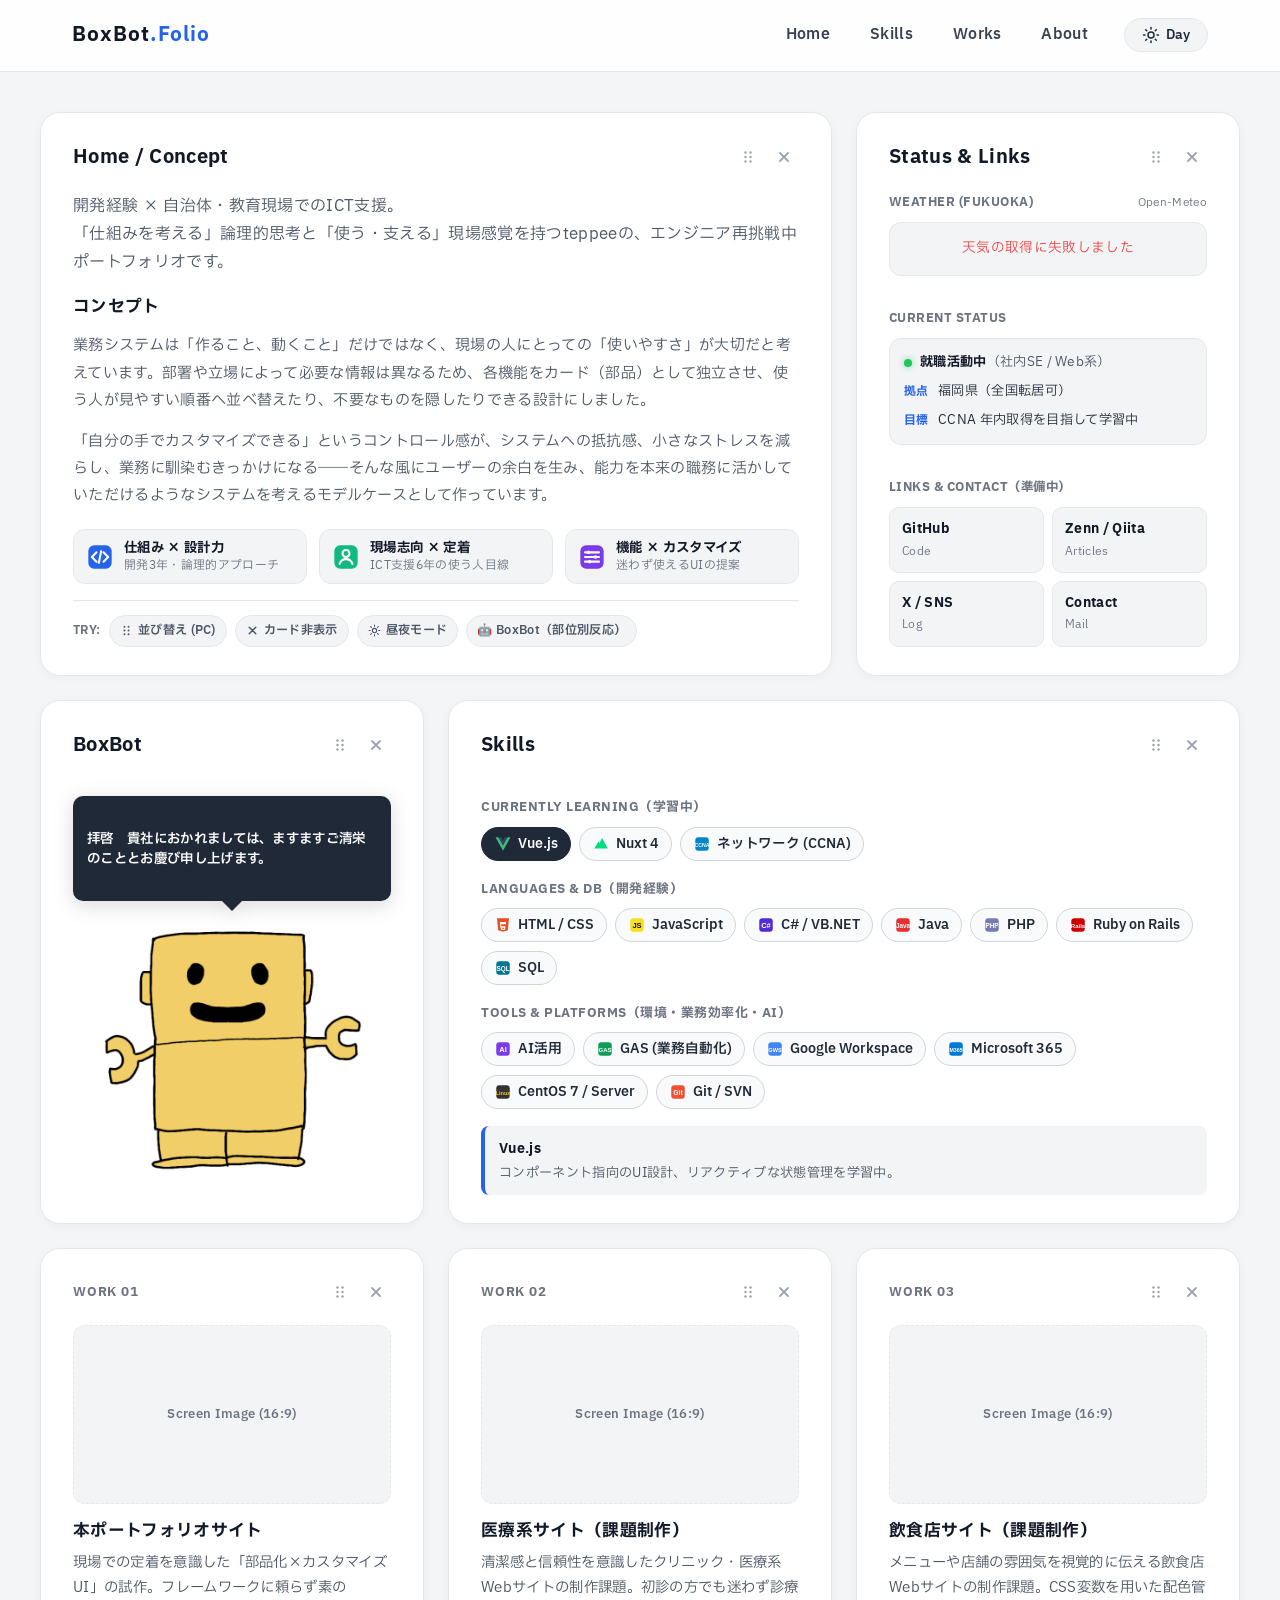
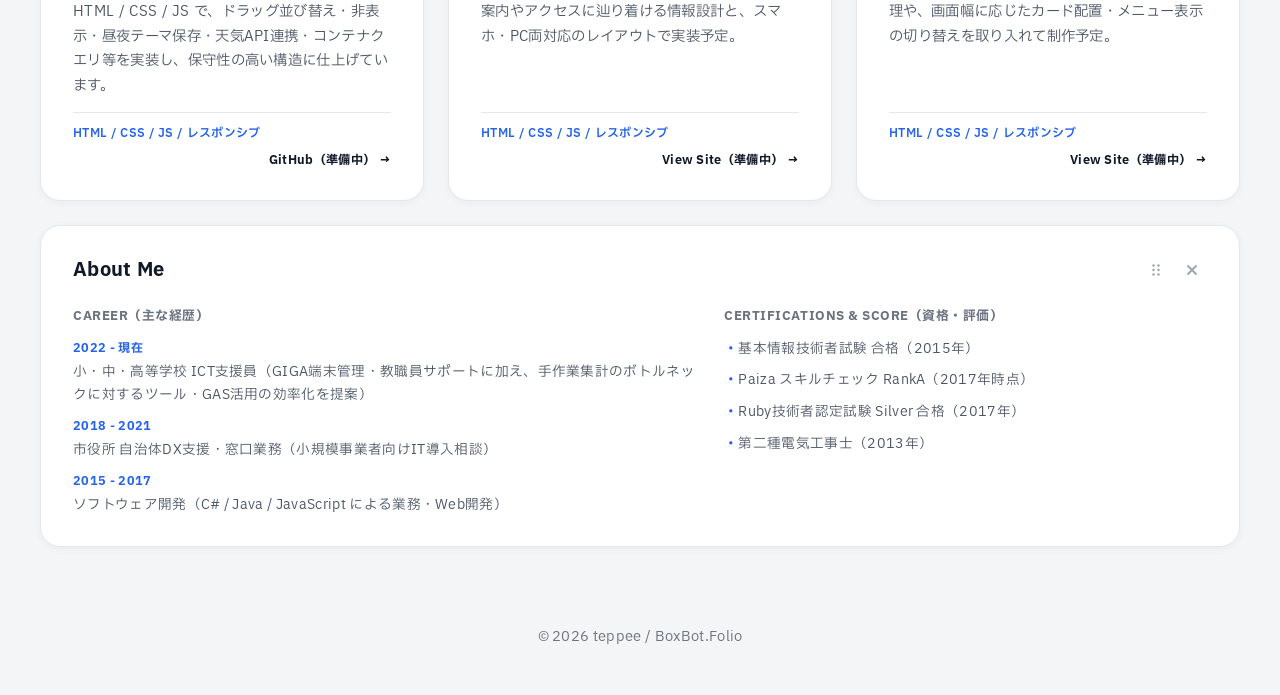
==== commit 0a515ad5: "style: アイコンの整形とテーマ切替ボタンの幅を調整" ====
--- a/Sample/index.html
+++ b/Sample/index.html
@@ -311,21 +311,33 @@
             <!-- 3つの柱（視覚的サマリー） -->
             <ul class="home-pillars">
               <li class="pillar-item">
-                <img src="images/icons/pillar-logic.svg" class="pillar-icon" alt="" />
+                <img
+                  src="images/icons/pillar-logic.svg"
+                  class="pillar-icon"
+                  alt=""
+                />
                 <div>
                   <strong class="pillar-title">仕組み × 設計力</strong>
                   <span class="pillar-desc">開発3年・論理的アプローチ</span>
                 </div>
               </li>
               <li class="pillar-item">
-                <img src="images/icons/pillar-ux.svg" class="pillar-icon" alt="" />
+                <img
+                  src="images/icons/pillar-ux.svg"
+                  class="pillar-icon"
+                  alt=""
+                />
                 <div>
                   <strong class="pillar-title">現場志向 × 定着</strong>
                   <span class="pillar-desc">ICT支援6年の使う人目線</span>
                 </div>
               </li>
               <li class="pillar-item">
-                <img src="images/icons/pillar-custom.svg" class="pillar-icon" alt="" />
+                <img
+                  src="images/icons/pillar-custom.svg"
+                  class="pillar-icon"
+                  alt=""
+                />
                 <div>
                   <strong class="pillar-title">機能 × カスタマイズ</strong>
                   <span class="pillar-desc">迷わず使えるUIの提案</span>
@@ -337,7 +349,9 @@
             <div class="home-hints">
               <span class="hint-label">Try:</span>
               <span class="hint-chip">
-                <svg width="13" height="13" fill="currentColor"><use href="#icon-drag-handle" /></svg>
+                <svg width="13" height="13" fill="currentColor">
+                  <use href="#icon-drag-handle" />
+                </svg>
                 <span>並び替え (PC)</span>
               </span>
               <span class="hint-chip">
--- a/Sample/style.css
+++ b/Sample/style.css
@@ -189,6 +189,12 @@
   transition: background-color 0.2s ease, color 0.2s ease, border-color 0.2s ease, transform 0.15s ease;
 }
 
+/* Day / Night の文字数差でボタン幅が変わり、左隣のナビが左右にズレるのを防ぐ */
+.theme-toggle {
+  min-width: 84px;
+  justify-content: center;
+}
+
 .reset-order-btn[hidden] {
   display: none;
 }
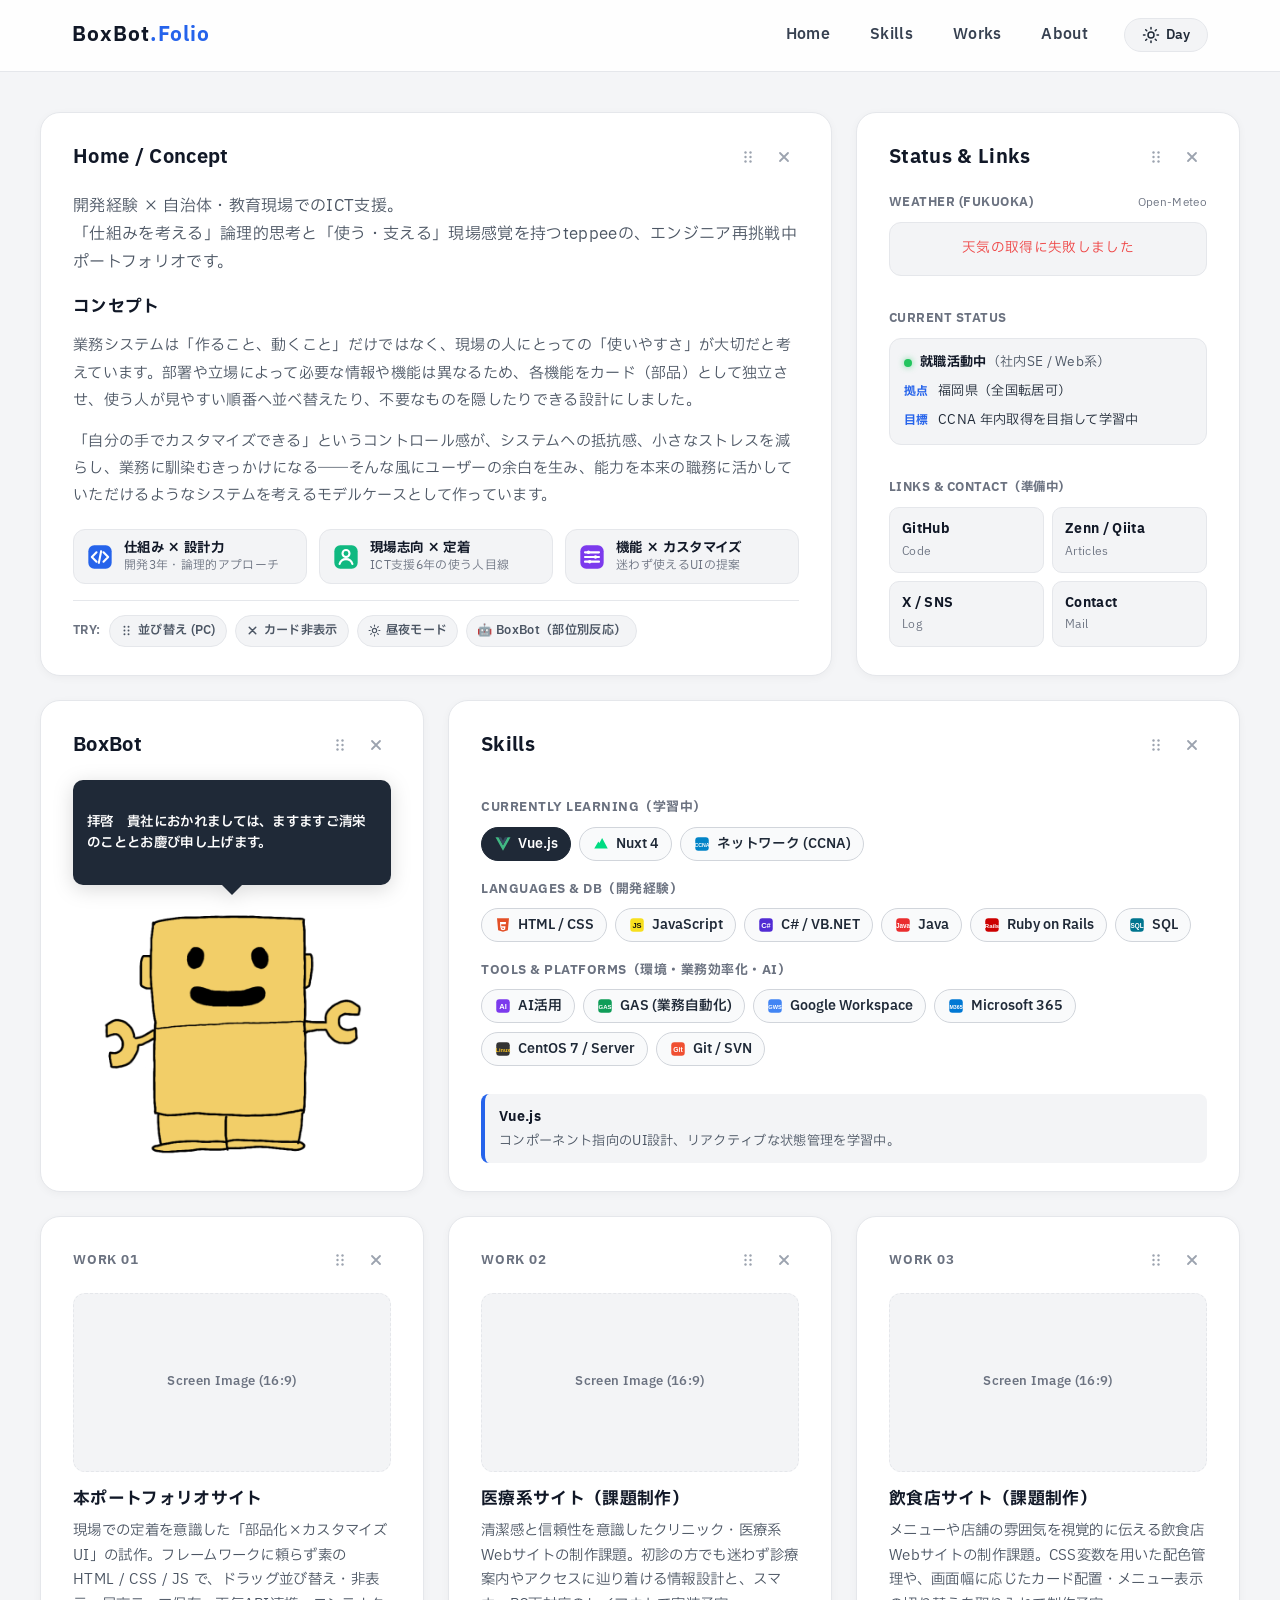
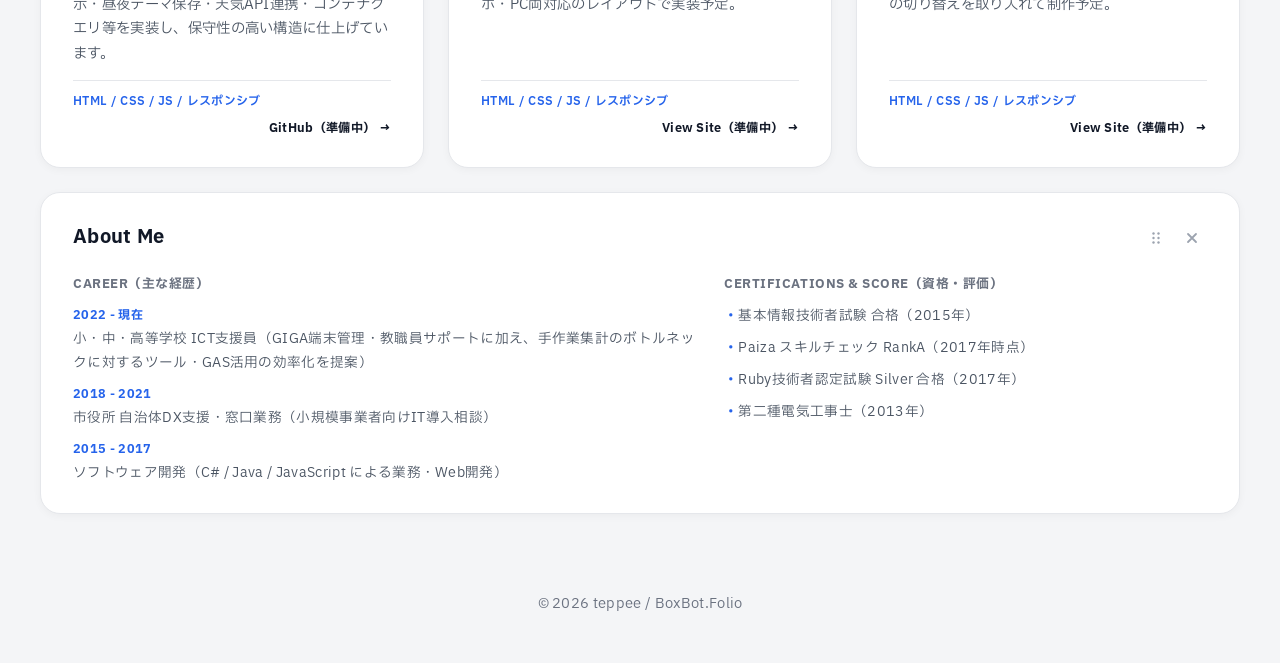
==== commit 4505f940: "fix: コンセプト説明の文言を修正し、PHPスキルバッジを削除" ====
--- a/Sample/index.html
+++ b/Sample/index.html
@@ -301,7 +301,7 @@
             <div class="home-article">
               <h3 class="home-article-title">コンセプト</h3>
               <p>
-                業務システムは「作ること、動くこと」だけではなく、現場の人にとっての「使いやすさ」が大切だと考えています。部署や立場によって必要な情報は異なるため、各機能をカード（部品）として独立させ、使う人が見やすい順番へ並べ替えたり、不要なものを隠したりできる設計にしました。
+                業務システムは「作ること、動くこと」だけではなく、現場の人にとっての「使いやすさ」が大切だと考えています。部署や立場によって必要な情報や機能は異なるため、各機能をカード（部品）として独立させ、使う人が見やすい順番へ並べ替えたり、不要なものを隠したりできる設計にしました。
               </p>
               <p>
                 「自分の手でカスタマイズできる」というコントロール感が、システムへの抵抗感、小さなストレスを減らし、業務に馴染むきっかけになる――そんな風にユーザーの余白を生み、能力を本来の職務に活かしていただけるようなシステムを考えるモデルケースとして作っています。
@@ -669,17 +669,6 @@
                   <button
                     type="button"
                     class="skill-badge"
-                    data-skill="PHP"
-                    data-desc="Webシステムのサーバーサイド改修・機能実装で使用。"
-                  >
-                    <img src="images/icons/php.svg" class="skill-icon" alt="" />
-                    <span>PHP</span>
-                  </button>
-                </li>
-                <li>
-                  <button
-                    type="button"
-                    class="skill-badge"
                     data-skill="Ruby on Rails"
                     data-desc="MVCアーキテクチャを用いたWebアプリ開発を習得（Ruby技術者認定試験 Silver 合格）。"
                   >
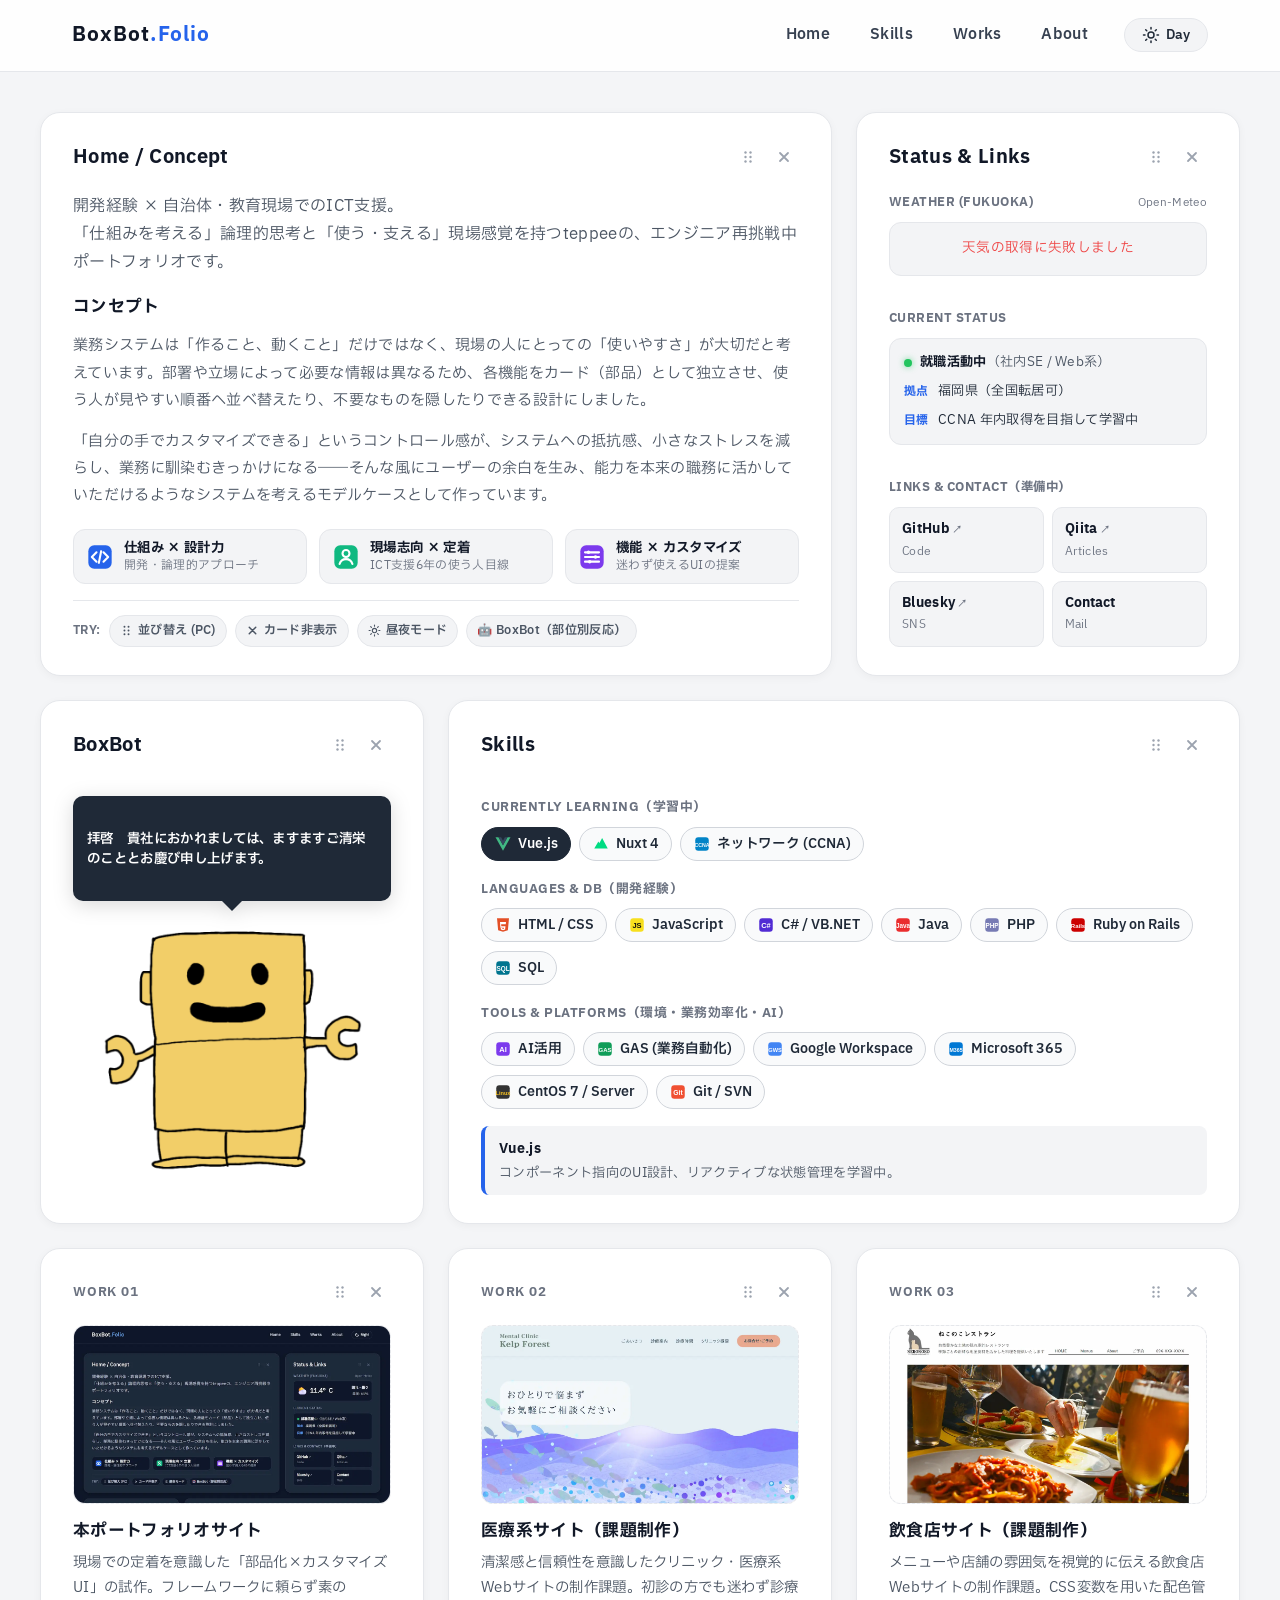
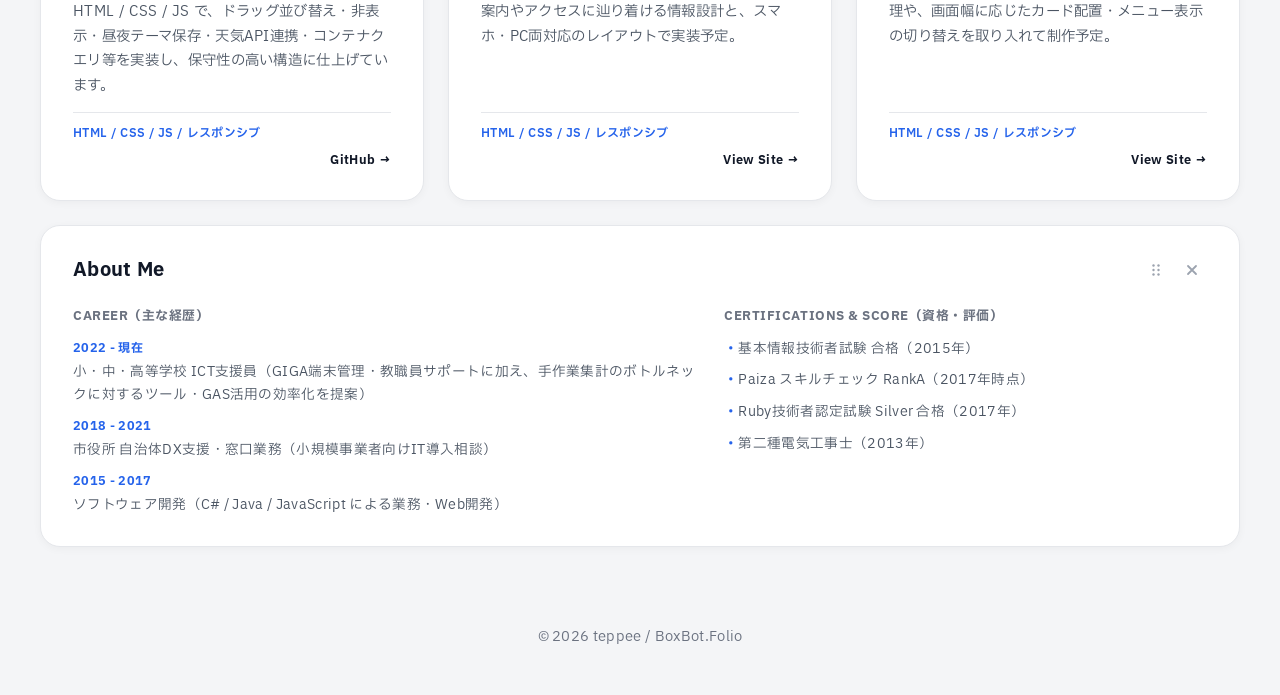
==== commit 4fd44dbe: "Implement code changes to enhance functionality and improve performance" ====
--- a/Sample/index.html
+++ b/Sample/index.html
@@ -1,972 +1,1018 @@
-<!doctype html>
-<html lang="ja">
-  <head>
-    <!-- 1. 最優先の基本設定 -->
-    <meta charset="UTF-8" />
-    <meta
-      name="viewport"
-      content="width=device-width, initial-scale=1.0, viewport-fit=cover"
-    />
-    <!-- ↑はviewport-fitの挙動、端末のセーフエリア等についてよくわかってないかもしれないので、暫定 -->
-    <title>BoxBot.Folio</title>
-
-    <!-- 2. 外部接続の事前準備 ＆ JSの先行ダウンロード（defer） -->
-    <link rel="preconnect" href="https://fonts.googleapis.com" />
-    <link rel="preconnect" href="https://fonts.gstatic.com" crossorigin />
-    <script src="js/dialogues.js" defer></script>
-    <!-- セリフデータ。ESmodule予定 -->
-    <script src="js/main.js" defer></script>
-
-    <!-- 3. スタイルシート（外部フォント → 自分のCSSの順） -->
-    <link
-      href="https://fonts.googleapis.com/css2?family=IBM+Plex+Sans+JP&family=JetBrains+Mono:ital,wght@0,100..800;1,100..800&display=swap"
-      rel="stylesheet"
-    />
-    <link rel="stylesheet" href="style.css" />
-
-    <!-- 4. ページ情報・ブラウザ制御 -->
-    <meta
-      name="description"
-      content="エンジニアの道を一度挫折したひとのポートフォリオです。現状で何ができるかを見ていただければ。"
-    />
-    <meta name="theme-color" content="#f4f5f7" />
-    <meta name="robots" content="noindex,nofollow" />
-    <meta name="format-detection" content="telephone=no" />
-
-    <!-- 5. ファビコン（絵文字でもよかったけど演習のためセットを配置。マニフェストはローカル直開きでCORSエラーが出るためコメントアウト） -->
-    <!-- <link rel="icon" href="data:image/svg+xml,<svg xmlns=%22http://www.w3.org/2000/svg%22 viewBox=%220 0 100 100%22><text x=%2250%%22 y=%2250%%22 style=%22dominant-baseline:central;text-anchor:middle;font-size:90px;%22>🤖</text></svg>"> -->
-    <link
-      rel="apple-touch-icon"
-      sizes="180x180"
-      href="images/favicon/apple-touch-icon.png"
-    />
-    <link
-      rel="icon"
-      type="image/png"
-      sizes="32x32"
-      href="images/favicon/favicon-32x32.png"
-    />
-    <link
-      rel="icon"
-      type="image/png"
-      sizes="16x16"
-      href="images/favicon/favicon-16x16.png"
-    />
-    <!-- <link rel="manifest" href="images/favicon/site.webmanifest"> -->
-
-    <!-- 6. OGP設定（Vercel公開時にURLを確定させて有効化） -->
-    <!--
-  <meta property="og:title" content="Portfolio - Bento & Control Panel UI">
-  <meta property="og:description" content="エンジニアの道を一度挫折したひとのポートフォリオです。現状で何ができるかを見ていただければ。">
-  <meta property="og:type" content="website">
-  <meta property="og:url" content="https://たぶんVercelでホスティング/">
-  <meta property="og:image" content="https://たぶんVercelでホスティング/images/ogp.png">
-  <meta name="twitter:card" content="summary_large_image">
-  --></head>
-  <body>
-    <!-- ▼ SVG共通部品の定義（画面には直接表示されない） -->
-    <svg style="display: none">
-      <!-- 銘板（白いラベルプレート） -->
-      <symbol id="icon-plate" viewBox="0 0 120 36" preserveAspectRatio="none">
-        <rect
-          x="1"
-          y="1"
-          width="118"
-          height="34"
-          fill="#ffffff"
-          stroke="#555555"
-          stroke-width="1.5"
-        />
-        <circle cx="6" cy="6" r="1.5" fill="#888888" />
-        <circle cx="114" cy="6" r="1.5" fill="#888888" />
-        <circle cx="6" cy="30" r="1.5" fill="#888888" />
-        <circle cx="114" cy="30" r="1.5" fill="#888888" />
-      </symbol>
-
-      <!-- 押しボタンの黒い外枠（ベゼル） -->
-      <symbol id="icon-button-bezel" viewBox="0 0 64 64">
-        <circle
-          cx="32"
-          cy="32"
-          r="28"
-          fill="#1a1a1a"
-          stroke="#000000"
-          stroke-width="2"
-        />
-        <circle cx="32" cy="32" r="24" fill="#333333" />
-      </symbol>
-
-      <!-- ドラッグハンドル（6点ドット） -->
-      <symbol id="icon-drag-handle" viewBox="0 0 16 16">
-        <circle cx="5.5" cy="3.5" r="1.2" />
-        <circle cx="10.5" cy="3.5" r="1.2" />
-        <circle cx="5.5" cy="8" r="1.2" />
-        <circle cx="10.5" cy="8" r="1.2" />
-        <circle cx="5.5" cy="12.5" r="1.2" />
-        <circle cx="10.5" cy="12.5" r="1.2" />
-      </symbol>
-
-      <!-- 昼モード（太陽）アイコン -->
-      <symbol
-        id="icon-sun"
-        viewBox="0 0 24 24"
-        fill="none"
-        stroke="currentColor"
-        stroke-width="2"
-        stroke-linecap="round"
-        stroke-linejoin="round"
-      >
-        <circle cx="12" cy="12" r="4" />
-        <path
-          d="M12 2v2M12 20v2M4.93 4.93l1.41 1.41M17.66 17.66l1.41 1.41M2 12h2M20 12h2M6.34 17.66l-1.41 1.41M19.07 4.93l-1.41 1.41"
-        />
-      </symbol>
-
-      <!-- 夜モード（月）アイコン -->
-      <symbol
-        id="icon-moon"
-        viewBox="0 0 24 24"
-        fill="none"
-        stroke="currentColor"
-        stroke-width="2"
-        stroke-linecap="round"
-        stroke-linejoin="round"
-      >
-        <path d="M21 12.79A9 9 0 1 1 11.21 3 7 7 0 0 0 21 12.79z" />
-      </symbol>
-
-      <!-- 配置リセット（反時計回り矢印）アイコン -->
-      <symbol
-        id="icon-reset"
-        viewBox="0 0 24 24"
-        fill="none"
-        stroke="currentColor"
-        stroke-width="2"
-        stroke-linecap="round"
-        stroke-linejoin="round"
-      >
-        <path d="M3 12a9 9 0 1 0 3-6.7L3 8" />
-        <path d="M3 3v5h5" />
-      </symbol>
-
-      <!-- カード非表示（×）アイコン -->
-      <symbol
-        id="icon-close"
-        viewBox="0 0 16 16"
-        fill="none"
-        stroke="currentColor"
-        stroke-width="1.8"
-        stroke-linecap="round"
-      >
-        <path d="M4 4l8 8M12 4l-8 8" />
-      </symbol>
-    </svg>
-
-    <!-- ▼ ページ全体の外側Gridコンテナ -->
-    <div class="layout-container">
-      <!-- ヘッダー（PCでは上部バー、スマホではロゴのみ上部・ナビは下部固定） -->
-      <header class="site-header">
-        <div class="header-inner">
-          <h1 class="site-title">
-            <a href="#home" class="site-logo">BoxBot<span>.Folio</span></a>
-          </h1>
-          <!-- グローバルナビゲーション（スマホ：制御盤 / PC：モダンナビ） -->
-          <nav class="global-nav">
-            <ul class="nav-list">
-              <li class="nav-item" data-color="green">
-                <a href="#home" class="nav-link">
-                  <div class="nameplate">
-                    <svg class="plate-bg"><use href="#icon-plate" /></svg>
-                    <span class="nav-label">Home</span>
-                  </div>
-                  <div class="push-button-wrap">
-                    <svg class="button-bezel">
-                      <use href="#icon-button-bezel" />
-                    </svg>
-                    <span class="button-cap"></span>
-                  </div>
-                </a>
-              </li>
-
-              <li class="nav-item" data-color="blue">
-                <a href="#skills" class="nav-link">
-                  <div class="nameplate">
-                    <svg class="plate-bg"><use href="#icon-plate" /></svg>
-                    <span class="nav-label">Skills</span>
-                  </div>
-                  <div class="push-button-wrap">
-                    <svg class="button-bezel">
-                      <use href="#icon-button-bezel" />
-                    </svg>
-                    <span class="button-cap"></span>
-                  </div>
-                </a>
-              </li>
-
-              <li class="nav-item" data-color="yellow">
-                <a href="#work-1" class="nav-link">
-                  <div class="nameplate">
-                    <svg class="plate-bg"><use href="#icon-plate" /></svg>
-                    <span class="nav-label">Works</span>
-                  </div>
-                  <div class="push-button-wrap">
-                    <svg class="button-bezel">
-                      <use href="#icon-button-bezel" />
-                    </svg>
-                    <span class="button-cap"></span>
-                  </div>
-                </a>
-              </li>
-
-              <li class="nav-item" data-color="red">
-                <a href="#about" class="nav-link">
-                  <div class="nameplate">
-                    <svg class="plate-bg"><use href="#icon-plate" /></svg>
-                    <span class="nav-label">About</span>
-                  </div>
-                  <div class="push-button-wrap">
-                    <svg class="button-bezel">
-                      <use href="#icon-button-bezel" />
-                    </svg>
-                    <span class="button-cap"></span>
-                  </div>
-                </a>
-              </li>
-            </ul>
-          </nav>
-
-          <!-- ヘッダー右側の操作ボタン群（配置リセット ＋ 昼夜モード） -->
-          <div class="header-actions">
-            <button
-              type="button"
-              id="reset-order-btn"
-              class="reset-order-btn"
-              title="カードの並び順を初期状態に戻す"
-              hidden
-            >
-              <svg width="16" height="16"><use href="#icon-reset" /></svg>
-              <span>配置リセット</span>
-            </button>
-
-            <button
-              type="button"
-              id="theme-toggle"
-              class="theme-toggle"
-              title="昼・夜モード切り替え"
-            >
-              <svg class="theme-icon theme-icon-sun" width="18" height="18">
-                <use href="#icon-sun" />
-              </svg>
-              <svg class="theme-icon theme-icon-moon" width="18" height="18">
-                <use href="#icon-moon" />
-              </svg>
-              <span class="theme-toggle-label">Day</span>
-            </button>
-          </div>
-        </div>
-      </header>
-
-      <!-- メインコンテンツ -->
-      <main class="site-main">
-        <!-- ▼ 内側のGridコンテナ（Bento Boxレイアウト） -->
-        <div id="bento-grid" class="bento-grid">
-          <section id="home" class="bento-card bento-large">
-            <div class="card-header">
-              <h2>Home / Concept</h2>
-              <div class="card-actions">
-                <button
-                  type="button"
-                  class="drag-handle"
-                  title="ドラッグして移動"
-                >
-                  <svg width="16" height="16" fill="currentColor">
-                    <use href="#icon-drag-handle" />
-                  </svg>
-                </button>
-                <button
-                  type="button"
-                  class="hide-card-btn"
-                  title="このカードを非表示にする"
-                >
-                  <svg width="16" height="16"><use href="#icon-close" /></svg>
-                </button>
-              </div>
-            </div>
-            <p class="home-lead">
-              開発経験 × 自治体・教育現場でのICT支援。<br />
-              「仕組みを考える」論理的思考と「使う・支える」現場感覚を持つteppeeの、エンジニア再挑戦中ポートフォリオです。
-            </p>
-
-            <!-- コンセプト・自己紹介文エリア -->
-            <div class="home-article">
-              <h3 class="home-article-title">コンセプト</h3>
-              <p>
-                業務システムは「作ること、動くこと」だけではなく、現場の人にとっての「使いやすさ」が大切だと考えています。部署や立場によって必要な情報や機能は異なるため、各機能をカード（部品）として独立させ、使う人が見やすい順番へ並べ替えたり、不要なものを隠したりできる設計にしました。
-              </p>
-              <p>
-                「自分の手でカスタマイズできる」というコントロール感が、システムへの抵抗感、小さなストレスを減らし、業務に馴染むきっかけになる――そんな風にユーザーの余白を生み、能力を本来の職務に活かしていただけるようなシステムを考えるモデルケースとして作っています。
-              </p>
-            </div>
-
-            <!-- 3つの柱（視覚的サマリー） -->
-            <ul class="home-pillars">
-              <li class="pillar-item">
-                <img
-                  src="images/icons/pillar-logic.svg"
-                  class="pillar-icon"
-                  alt=""
-                />
-                <div>
-                  <strong class="pillar-title">仕組み × 設計力</strong>
-                  <span class="pillar-desc">開発3年・論理的アプローチ</span>
-                </div>
-              </li>
-              <li class="pillar-item">
-                <img
-                  src="images/icons/pillar-ux.svg"
-                  class="pillar-icon"
-                  alt=""
-                />
-                <div>
-                  <strong class="pillar-title">現場志向 × 定着</strong>
-                  <span class="pillar-desc">ICT支援6年の使う人目線</span>
-                </div>
-              </li>
-              <li class="pillar-item">
-                <img
-                  src="images/icons/pillar-custom.svg"
-                  class="pillar-icon"
-                  alt=""
-                />
-                <div>
-                  <strong class="pillar-title">機能 × カスタマイズ</strong>
-                  <span class="pillar-desc">迷わず使えるUIの提案</span>
-                </div>
-              </li>
-            </ul>
-
-            <!-- このページで試せるギミック（アイコン付き操作チップ） -->
-            <div class="home-hints">
-              <span class="hint-label">Try:</span>
-              <span class="hint-chip">
-                <svg width="13" height="13" fill="currentColor">
-                  <use href="#icon-drag-handle" />
-                </svg>
-                <span>並び替え (PC)</span>
-              </span>
-              <span class="hint-chip">
-                <svg width="13" height="13"><use href="#icon-close" /></svg>
-                <span>カード非表示</span>
-              </span>
-              <span class="hint-chip">
-                <svg width="13" height="13"><use href="#icon-sun" /></svg>
-                <span>昼夜モード</span>
-              </span>
-              <span class="hint-chip">
-                <span>🤖 BoxBot（部位別反応）</span>
-              </span>
-            </div>
-          </section>
-
-          <!-- ▼ Status & Links：福岡の現在天気（Open-Meteo API）＋ 外部リンク・連絡先ダミー枠 -->
-          <aside id="weather" class="bento-card bento-weather">
-            <div class="card-header">
-              <h2>Status &amp; Links</h2>
-              <div class="card-actions">
-                <button
-                  type="button"
-                  class="drag-handle"
-                  title="ドラッグして移動"
-                >
-                  <svg width="16" height="16" fill="currentColor">
-                    <use href="#icon-drag-handle" />
-                  </svg>
-                </button>
-                <button
-                  type="button"
-                  class="hide-card-btn"
-                  title="このカードを非表示にする"
-                >
-                  <svg width="16" height="16"><use href="#icon-close" /></svg>
-                </button>
-              </div>
-            </div>
-
-            <!-- 3つの小セクションを同じ階層・見出しデザインで均等に並べる -->
-            <div class="side-sections">
-              <!-- 上段：現在の天気（福岡） -->
-              <div class="side-section">
-                <div class="side-section-head">
-                  <h3 class="side-section-title">Weather (Fukuoka)</h3>
-                  <a
-                    class="weather-credit-link"
-                    href="https://open-meteo.com"
-                    target="_blank"
-                    rel="noopener noreferrer"
-                  >
-                    Open-Meteo
-                  </a>
-                </div>
-                <div class="weather-box">
-                  <div id="weather-body" class="weather-body">
-                    <p class="weather-status">天気情報を取得中...</p>
-                  </div>
-                </div>
-              </div>
-
-              <!-- 中段：現在のステータス（採用担当者向けサマリー） -->
-              <div class="side-section">
-                <h3 class="side-section-title">Current Status</h3>
-                <div class="status-box">
-                  <ul class="status-list">
-                    <li>
-                      <span class="status-dot"></span>
-                      <span><strong>就職活動中</strong>（社内SE / Web系）</span>
-                    </li>
-                    <li>
-                      <span class="status-key">拠点</span>
-                      <span class="status-val">福岡県（全国転居可）</span>
-                    </li>
-                    <li>
-                      <span class="status-key">目標</span>
-                      <span class="status-val"
-                        >CCNA 年内取得を目指して学習中</span
-                      >
-                    </li>
-                  </ul>
-                </div>
-              </div>
-
-              <!-- 下段：外部リンク・コンタクト先（公開時に href="#" を実際のURLへ差し替え） -->
-              <div class="side-section">
-                <h3 class="side-section-title">
-                  Links &amp; Contact（準備中）
-                </h3>
-                <ul class="social-links">
-                  <li>
-                    <a href="#" class="social-link">
-                      <span class="social-name">GitHub</span>
-                      <span class="social-note">Code</span>
-                    </a>
-                  </li>
-                  <li>
-                    <a href="#" class="social-link">
-                      <span class="social-name">Zenn / Qiita</span>
-                      <span class="social-note">Articles</span>
-                    </a>
-                  </li>
-                  <li>
-                    <a href="#" class="social-link">
-                      <span class="social-name">X / SNS</span>
-                      <span class="social-note">Log</span>
-                    </a>
-                  </li>
-                  <li>
-                    <a href="#" class="social-link">
-                      <span class="social-name">Contact</span>
-                      <span class="social-note">Mail</span>
-                    </a>
-                  </li>
-                </ul>
-              </div>
-            </div>
-          </aside>
-
-          <!-- ▼ BoxBot：ダンボールロボットを独立カードとして切り出し（不要なら×で非表示可能） -->
-          <aside id="robot" class="bento-card bento-robot">
-            <div class="card-header">
-              <h2>BoxBot</h2>
-              <div class="card-actions">
-                <button
-                  type="button"
-                  class="drag-handle"
-                  title="ドラッグして移動"
-                >
-                  <svg width="16" height="16" fill="currentColor">
-                    <use href="#icon-drag-handle" />
-                  </svg>
-                </button>
-                <button
-                  type="button"
-                  class="hide-card-btn"
-                  title="このカードを非表示にする"
-                >
-                  <svg width="16" height="16"><use href="#icon-close" /></svg>
-                </button>
-              </div>
-            </div>
-
-            <!-- ダンボールロボット（クリック部位ごとにセリフと表情が変化） -->
-            <div class="robot-area">
-              <!-- 吹き出しの固定枠（セリフの長さでロボット本体の位置が上下にガタつかないようにする） -->
-              <div class="speech-bubble-slot">
-                <div class="speech-bubble">
-                  <p id="robot-message">
-                    拝啓　貴社におかれましては、ますますご清栄のこととお慶び申し上げます。
-                  </p>
-                </div>
-              </div>
-
-              <!-- ロボット本体（スプライト画像）＋ 透明な当たり判定（3分割） -->
-              <div class="robot-wrapper">
-                <div id="robot-sprite" class="robot-sprite face-normal"></div>
-
-                <!-- 頭部・胴体・脚部でそれぞれ別の反応をする透明ボタン -->
-                <button
-                  type="button"
-                  class="hitbox hitbox-head"
-                  data-part="head"
-                  title="調子はどう？"
-                ></button>
-                <button
-                  type="button"
-                  class="hitbox hitbox-body"
-                  data-part="body"
-                  title="実務でできることは？"
-                ></button>
-                <button
-                  type="button"
-                  class="hitbox hitbox-legs"
-                  data-part="legs"
-                  title="これまでの経歴は？"
-                ></button>
-              </div>
-            </div>
-          </aside>
-
-          <section id="skills" class="bento-card bento-skills">
-            <div class="card-header">
-              <h2>Skills</h2>
-              <div class="card-actions">
-                <button
-                  type="button"
-                  class="drag-handle"
-                  title="ドラッグして移動"
-                >
-                  <svg width="16" height="16" fill="currentColor">
-                    <use href="#icon-drag-handle" />
-                  </svg>
-                </button>
-                <button
-                  type="button"
-                  class="hide-card-btn"
-                  title="このカードを非表示にする"
-                >
-                  <svg width="16" height="16"><use href="#icon-close" /></svg>
-                </button>
-              </div>
-            </div>
-
-            <!-- カテゴリ1：現在学習中 -->
-            <div class="skill-group">
-              <h3 class="skill-group-title">Currently Learning（学習中）</h3>
-              <ul class="skill-list">
-                <li>
-                  <button
-                    type="button"
-                    class="skill-badge is-active"
-                    data-skill="Vue.js"
-                    data-desc="コンポーネント指向のUI設計、リアクティブな状態管理を学習中。"
-                  >
-                    <img src="images/icons/vue.svg" class="skill-icon" alt="" />
-                    <span>Vue.js</span>
-                  </button>
-                </li>
-                <li>
-                  <button
-                    type="button"
-                    class="skill-badge"
-                    data-skill="Nuxt 4"
-                    data-desc="最新のディレクトリ構成やSSR/SSGの仕組み、モダンなフロントエンド開発を習得中。"
-                  >
-                    <img
-                      src="images/icons/nuxt.svg"
-                      class="skill-icon"
-                      alt=""
-                    />
-                    <span>Nuxt 4</span>
-                  </button>
-                </li>
-                <li>
-                  <button
-                    type="button"
-                    class="skill-badge"
-                    data-skill="ネットワーク（CCNA）"
-                    data-desc="社内SE・インフラ運用を見据え、年内取得レベルの到達を目指して基礎から学習中。"
-                  >
-                    <img
-                      src="images/icons/ccna.svg"
-                      class="skill-icon"
-                      alt=""
-                    />
-                    <span>ネットワーク (CCNA)</span>
-                  </button>
-                </li>
-              </ul>
-            </div>
-
-            <!-- カテゴリ2：言語・データベース（開発経験） -->
-            <div class="skill-group">
-              <h3 class="skill-group-title">Languages &amp; DB（開発経験）</h3>
-              <ul class="skill-list">
-                <li>
-                  <button
-                    type="button"
-                    class="skill-badge"
-                    data-skill="HTML5 / CSS3"
-                    data-desc="葬儀社向けWebシステムでの画面実装経験をベースに、Grid/Flexbox・コンテナクエリ等のモダン設計に対応。"
-                  >
-                    <img
-                      src="images/icons/html.svg"
-                      class="skill-icon"
-                      alt=""
-                    />
-                    <span>HTML / CSS</span>
-                  </button>
-                </li>
-                <li>
-                  <button
-                    type="button"
-                    class="skill-badge"
-                    data-skill="JavaScript (jQuery)"
-                    data-desc="Web開発や保守でDOM操作・画面実装を担当。肥大化したJSのリファクタリングでコード量を50%以下に削減。"
-                  >
-                    <img src="images/icons/js.svg" class="skill-icon" alt="" />
-                    <span>JavaScript</span>
-                  </button>
-                </li>
-                <li>
-                  <button
-                    type="button"
-                    class="skill-badge"
-                    data-skill="C# (.NET / VB.NET)"
-                    data-desc="自治体関連システム（Visual C# 2015 / 3ヶ月）にて要件〜詳細設計・実装、また保守案件でVB.NETを担当。"
-                  >
-                    <img
-                      src="images/icons/csharp.svg"
-                      class="skill-icon"
-                      alt=""
-                    />
-                    <span>C# / VB.NET</span>
-                  </button>
-                </li>
-                <li>
-                  <button
-                    type="button"
-                    class="skill-badge"
-                    data-skill="Java (Spring 4)"
-                    data-desc="葬儀社向け見積システム（9ヶ月）にて基本・詳細設計〜コーディング・デバッグを担当（Tomcat環境）。"
-                  >
-                    <img
-                      src="images/icons/java.svg"
-                      class="skill-icon"
-                      alt=""
-                    />
-                    <span>Java</span>
-                  </button>
-                </li>
-                <li>
-                  <button
-                    type="button"
-                    class="skill-badge"
-                    data-skill="Ruby on Rails"
-                    data-desc="MVCアーキテクチャを用いたWebアプリ開発を習得（Ruby技術者認定試験 Silver 合格）。"
-                  >
-                    <img
-                      src="images/icons/rails.svg"
-                      class="skill-icon"
-                      alt=""
-                    />
-                    <span>Ruby on Rails</span>
-                  </button>
-                </li>
-                <li>
-                  <button
-                    type="button"
-                    class="skill-badge"
-                    data-skill="SQL (MySQL / SQL Server / Oracle)"
-                    data-desc="各開発・保守案件において MySQL・SQL Server・Oracle を用いたデータ設計・検索・連携を経験。"
-                  >
-                    <img src="images/icons/sql.svg" class="skill-icon" alt="" />
-                    <span>SQL</span>
-                  </button>
-                </li>
-              </ul>
-            </div>
-
-            <!-- カテゴリ3：環境・業務効率化・AI -->
-            <div class="skill-group">
-              <h3 class="skill-group-title">
-                Tools &amp; Platforms（環境・業務効率化・AI）
-              </h3>
-              <ul class="skill-list">
-                <li>
-                  <button
-                    type="button"
-                    class="skill-badge"
-                    data-skill="AI活用（業務効率化・調査）"
-                    data-desc="生成AIを活用した業務手順書の整理・トラブル調査・コード作成補助など、実務に活かせる使い方を実践。"
-                  >
-                    <img src="images/icons/ai.svg" class="skill-icon" alt="" />
-                    <span>AI活用</span>
-                  </button>
-                </li>
-                <li>
-                  <button
-                    type="button"
-                    class="skill-badge"
-                    data-skill="GAS（Google Apps Script）"
-                    data-desc="スプレッドシート等の手作業集計や定型処理をスクリプト化し、現場の工数削減・業務改善を提案。"
-                  >
-                    <img src="images/icons/gas.svg" class="skill-icon" alt="" />
-                    <span>GAS (業務自動化)</span>
-                  </button>
-                </li>
-                <li>
-                  <button
-                    type="button"
-                    class="skill-badge"
-                    data-skill="Google Workspace"
-                    data-desc="小中高のICT支援（3年6ヶ月）にて端末・アカウント運用や校務デジタル化の推進を担当。"
-                  >
-                    <img src="images/icons/gws.svg" class="skill-icon" alt="" />
-                    <span>Google Workspace</span>
-                  </button>
-                </li>
-                <li>
-                  <button
-                    type="button"
-                    class="skill-badge"
-                    data-skill="Microsoft 365"
-                    data-desc="教育・自治体現場での導入・運用支援、教職員向けマニュアル作成やQA対応を担当。"
-                  >
-                    <img
-                      src="images/icons/m365.svg"
-                      class="skill-icon"
-                      alt=""
-                    />
-                    <span>Microsoft 365</span>
-                  </button>
-                </li>
-                <li>
-                  <button
-                    type="button"
-                    class="skill-badge"
-                    data-skill="CentOS 7 / Windows Server"
-                    data-desc="CentOS 7 + Apache Tomcat でのWebシステム構築や、Windows Server + IBM MQ 環境の運用保守を経験。"
-                  >
-                    <img
-                      src="images/icons/linux.svg"
-                      class="skill-icon"
-                      alt=""
-                    />
-                    <span>CentOS 7 / Server</span>
-                  </button>
-                </li>
-                <li>
-                  <button
-                    type="button"
-                    class="skill-badge"
-                    data-skill="Git / Subversion"
-                    data-desc="チーム開発でのバージョン管理（開発案件ではSubversion、現在はGit / VS Codeを使用）。"
-                  >
-                    <img src="images/icons/git.svg" class="skill-icon" alt="" />
-                    <span>Git / SVN</span>
-                  </button>
-                </li>
-              </ul>
-            </div>
-
-            <!-- インタラクティブ詳細表示モニター -->
-            <div class="skill-detail-box">
-              <span class="detail-title" id="skill-detail-title">Vue.js</span>
-              <p class="detail-desc" id="skill-detail-desc">
-                コンポーネント指向のUI設計、リアクティブな状態管理を学習中。
-              </p>
-            </div>
-          </section>
-
-          <!-- ▼ Works：各案件を独立したBentoカード（<article>）として配置。追加時はこのブロックを複製 -->
-          <article id="work-1" class="bento-card bento-work">
-            <div class="card-header">
-              <span class="work-label">Work 01</span>
-              <div class="card-actions">
-                <button
-                  type="button"
-                  class="drag-handle"
-                  title="ドラッグして移動"
-                >
-                  <svg width="16" height="16" fill="currentColor">
-                    <use href="#icon-drag-handle" />
-                  </svg>
-                </button>
-                <button
-                  type="button"
-                  class="hide-card-btn"
-                  title="このカードを非表示にする"
-                >
-                  <svg width="16" height="16"><use href="#icon-close" /></svg>
-                </button>
-              </div>
-            </div>
-            <!-- 画面イメージ枠（画像を差し込む場合は <img src="images/..." alt="..."> をここに入れる） -->
-            <div class="work-thumb">
-              <span>Screen Image (16:9)</span>
-            </div>
-            <h2 class="work-title">本ポートフォリオサイト</h2>
-            <p class="work-desc">
-              現場での定着を意識した「部品化×カスタマイズUI」の試作。フレームワークに頼らず素の
-              HTML / CSS / JS
-              で、ドラッグ並び替え・非表示・昼夜テーマ保存・天気API連携・コンテナクエリ等を実装し、保守性の高い構造に仕上げています。
-            </p>
-            <div class="work-footer">
-              <span class="work-tag">HTML / CSS / JS / レスポンシブ</span>
-              <a href="#" class="work-link">GitHub（準備中） →</a>
-            </div>
-          </article>
-
-          <article id="work-2" class="bento-card bento-work">
-            <div class="card-header">
-              <span class="work-label">Work 02</span>
-              <div class="card-actions">
-                <button
-                  type="button"
-                  class="drag-handle"
-                  title="ドラッグして移動"
-                >
-                  <svg width="16" height="16" fill="currentColor">
-                    <use href="#icon-drag-handle" />
-                  </svg>
-                </button>
-                <button
-                  type="button"
-                  class="hide-card-btn"
-                  title="このカードを非表示にする"
-                >
-                  <svg width="16" height="16"><use href="#icon-close" /></svg>
-                </button>
-              </div>
-            </div>
-            <div class="work-thumb">
-              <span>Screen Image (16:9)</span>
-            </div>
-            <h2 class="work-title">医療系サイト（課題制作）</h2>
-            <p class="work-desc">
-              清潔感と信頼性を意識したクリニック・医療系Webサイトの制作課題。初診の方でも迷わず診療案内やアクセスに辿り着ける情報設計と、スマホ・PC両対応のレイアウトで実装予定。
-            </p>
-            <div class="work-footer">
-              <span class="work-tag">HTML / CSS / JS / レスポンシブ</span>
-              <a href="#" class="work-link">View Site（準備中） →</a>
-            </div>
-          </article>
-
-          <article id="work-3" class="bento-card bento-work">
-            <div class="card-header">
-              <span class="work-label">Work 03</span>
-              <div class="card-actions">
-                <button
-                  type="button"
-                  class="drag-handle"
-                  title="ドラッグして移動"
-                >
-                  <svg width="16" height="16" fill="currentColor">
-                    <use href="#icon-drag-handle" />
-                  </svg>
-                </button>
-                <button
-                  type="button"
-                  class="hide-card-btn"
-                  title="このカードを非表示にする"
-                >
-                  <svg width="16" height="16"><use href="#icon-close" /></svg>
-                </button>
-              </div>
-            </div>
-            <div class="work-thumb">
-              <span>Screen Image (16:9)</span>
-            </div>
-            <h2 class="work-title">飲食店サイト（課題制作）</h2>
-            <p class="work-desc">
-              メニューや店舗の雰囲気を視覚的に伝える飲食店Webサイトの制作課題。CSS変数を用いた配色管理や、画面幅に応じたカード配置・メニュー表示の切り替えを取り入れて制作予定。
-            </p>
-            <div class="work-footer">
-              <span class="work-tag">HTML / CSS / JS / レスポンシブ</span>
-              <a href="#" class="work-link">View Site（準備中） →</a>
-            </div>
-          </article>
-
-          <section id="about" class="bento-card bento-wide">
-            <div class="card-header">
-              <h2>About Me</h2>
-              <div class="card-actions">
-                <button
-                  type="button"
-                  class="drag-handle"
-                  title="ドラッグして移動"
-                >
-                  <svg width="16" height="16" fill="currentColor">
-                    <use href="#icon-drag-handle" />
-                  </svg>
-                </button>
-                <button
-                  type="button"
-                  class="hide-card-btn"
-                  title="このカードを非表示にする"
-                >
-                  <svg width="16" height="16"><use href="#icon-close" /></svg>
-                </button>
-              </div>
-            </div>
-            <div class="about-grid">
-              <!-- 左：職務経歴サマリー -->
-              <div class="about-block">
-                <h3 class="about-subtitle">Career（主な経歴）</h3>
-                <ul class="timeline-list">
-                  <li>
-                    <span class="timeline-period">2022 - 現在</span>
-                    <span class="timeline-text"
-                      >小・中・高等学校
-                      ICT支援員（GIGA端末管理・教職員サポートに加え、手作業集計のボトルネックに対するツール・GAS活用の効率化を提案）</span
-                    >
-                  </li>
-                  <li>
-                    <span class="timeline-period">2018 - 2021</span>
-                    <span class="timeline-text"
-                      >市役所
-                      自治体DX支援・窓口業務（小規模事業者向けIT導入相談）</span
-                    >
-                  </li>
-                  <li>
-                    <span class="timeline-period">2015 - 2017</span>
-                    <span class="timeline-text"
-                      >ソフトウェア開発（C# / Java / JavaScript
-                      による業務・Web開発）</span
-                    >
-                  </li>
-                </ul>
-              </div>
-
-              <!-- 右：保有資格 & 評価 -->
-              <div class="about-block">
-                <h3 class="about-subtitle">
-                  Certifications &amp; Score（資格・評価）
-                </h3>
-                <ul class="cert-list">
-                  <li>基本情報技術者試験 合格（2015年）</li>
-                  <li>Paiza スキルチェック RankA（2017年時点）</li>
-                  <li>Ruby技術者認定試験 Silver 合格（2017年）</li>
-                  <li>第二種電気工事士（2013年）</li>
-                </ul>
-              </div>
-            </div>
-          </section>
-        </div>
-      </main>
-
-      <!-- フッター -->
-      <footer class="site-footer">
-        <p>&copy; 2026 teppee / BoxBot.Folio</p>
-      </footer>
-    </div>
-  </body>
-</html>
+<!doctype html>
+<html lang="ja">
+  <head>
+    <!-- 1. 最優先の基本設定 -->
+    <meta charset="UTF-8" />
+    <meta
+      name="viewport"
+      content="width=device-width, initial-scale=1.0, viewport-fit=cover"
+    />
+    <!-- ↑はviewport-fitの挙動、端末のセーフエリア等についてよくわかってないかもしれないので、暫定 -->
+    <title>BoxBot.Folio</title>
+
+    <!-- 2. 外部接続の事前準備 ＆ JSの先行ダウンロード（defer） -->
+    <link rel="preconnect" href="https://fonts.googleapis.com" />
+    <link rel="preconnect" href="https://fonts.gstatic.com" crossorigin />
+    <script src="js/dialogues.js" defer></script>
+    <!-- セリフデータ。ESmodule予定 -->
+    <script src="js/main.js" defer></script>
+
+    <!-- 3. スタイルシート（外部フォント → 自分のCSSの順） -->
+    <link
+      href="https://fonts.googleapis.com/css2?family=IBM+Plex+Sans+JP&family=JetBrains+Mono:ital,wght@0,100..800;1,100..800&display=swap"
+      rel="stylesheet"
+    />
+    <link rel="stylesheet" href="style.css" />
+
+    <!-- 4. ページ情報・ブラウザ制御 -->
+    <meta
+      name="description"
+      content="エンジニアの道を一度挫折したひとのポートフォリオです。現状で何ができるかを見ていただければ。"
+    />
+    <meta name="theme-color" content="#f4f5f7" />
+    <meta name="robots" content="noindex,nofollow" />
+    <meta name="format-detection" content="telephone=no" />
+
+    <!-- 5. ファビコン（絵文字でもよかったけど演習のためセットを配置。マニフェストはローカル直開きでCORSエラーが出るためコメントアウト） -->
+    <!-- <link rel="icon" href="data:image/svg+xml,<svg xmlns=%22http://www.w3.org/2000/svg%22 viewBox=%220 0 100 100%22><text x=%2250%%22 y=%2250%%22 style=%22dominant-baseline:central;text-anchor:middle;font-size:90px;%22>🤖</text></svg>"> -->
+    <link
+      rel="apple-touch-icon"
+      sizes="180x180"
+      href="images/favicon/apple-touch-icon.png"
+    />
+    <link
+      rel="icon"
+      type="image/png"
+      sizes="32x32"
+      href="images/favicon/favicon-32x32.png"
+    />
+    <link
+      rel="icon"
+      type="image/png"
+      sizes="16x16"
+      href="images/favicon/favicon-16x16.png"
+    />
+    <!-- <link rel="manifest" href="images/favicon/site.webmanifest"> -->
+
+    <!-- 6. OGP設定（Vercel公開時にURLを確定させて有効化） -->
+    <!--
+    <meta property="og:title" content="Portfolio - Bento & Control Panel UI">
+    <meta property="og:description" content="エンジニアの道を一度挫折したひとのポートフォリオです。現状で何ができるかを見ていただければ。">
+    <meta property="og:type" content="website">
+    <meta property="og:url" content="https://たぶんVercelでホスティング/">
+    <meta property="og:image" content="https://たぶんVercelでホスティング/images/ogp.png">
+    <meta name="twitter:card" content="summary_large_image">
+    -->
+  </head>
+  <body>
+    <!-- ▼ SVG共通部品の定義（画面には直接表示されない） -->
+    <svg style="display: none">
+      <!-- 銘板（白いラベルプレート） -->
+      <symbol id="icon-plate" viewBox="0 0 120 36" preserveAspectRatio="none">
+        <rect
+          x="1"
+          y="1"
+          width="118"
+          height="34"
+          fill="#ffffff"
+          stroke="#555555"
+          stroke-width="1.5"
+        />
+        <circle cx="6" cy="6" r="1.5" fill="#888888" />
+        <circle cx="114" cy="6" r="1.5" fill="#888888" />
+        <circle cx="6" cy="30" r="1.5" fill="#888888" />
+        <circle cx="114" cy="30" r="1.5" fill="#888888" />
+      </symbol>
+
+      <!-- 押しボタンの黒い外枠（ベゼル） -->
+      <symbol id="icon-button-bezel" viewBox="0 0 64 64">
+        <circle
+          cx="32"
+          cy="32"
+          r="28"
+          fill="#1a1a1a"
+          stroke="#000000"
+          stroke-width="2"
+        />
+        <circle cx="32" cy="32" r="24" fill="#333333" />
+      </symbol>
+
+      <!-- ドラッグハンドル（6点ドット） -->
+      <symbol id="icon-drag-handle" viewBox="0 0 16 16">
+        <circle cx="5.5" cy="3.5" r="1.2" />
+        <circle cx="10.5" cy="3.5" r="1.2" />
+        <circle cx="5.5" cy="8" r="1.2" />
+        <circle cx="10.5" cy="8" r="1.2" />
+        <circle cx="5.5" cy="12.5" r="1.2" />
+        <circle cx="10.5" cy="12.5" r="1.2" />
+      </symbol>
+
+      <!-- 昼モード（太陽）アイコン -->
+      <symbol
+        id="icon-sun"
+        viewBox="0 0 24 24"
+        fill="none"
+        stroke="currentColor"
+        stroke-width="2"
+        stroke-linecap="round"
+        stroke-linejoin="round"
+      >
+        <circle cx="12" cy="12" r="4" />
+        <path
+          d="M12 2v2M12 20v2M4.93 4.93l1.41 1.41M17.66 17.66l1.41 1.41M2 12h2M20 12h2M6.34 17.66l-1.41 1.41M19.07 4.93l-1.41 1.41"
+        />
+      </symbol>
+
+      <!-- 夜モード（月）アイコン -->
+      <symbol
+        id="icon-moon"
+        viewBox="0 0 24 24"
+        fill="none"
+        stroke="currentColor"
+        stroke-width="2"
+        stroke-linecap="round"
+        stroke-linejoin="round"
+      >
+        <path d="M21 12.79A9 9 0 1 1 11.21 3 7 7 0 0 0 21 12.79z" />
+      </symbol>
+
+      <!-- 配置リセット（反時計回り矢印）アイコン -->
+      <symbol
+        id="icon-reset"
+        viewBox="0 0 24 24"
+        fill="none"
+        stroke="currentColor"
+        stroke-width="2"
+        stroke-linecap="round"
+        stroke-linejoin="round"
+      >
+        <path d="M3 12a9 9 0 1 0 3-6.7L3 8" />
+        <path d="M3 3v5h5" />
+      </symbol>
+
+      <!-- カード非表示（×）アイコン -->
+      <symbol
+        id="icon-close"
+        viewBox="0 0 16 16"
+        fill="none"
+        stroke="currentColor"
+        stroke-width="1.8"
+        stroke-linecap="round"
+      >
+        <path d="M4 4l8 8M12 4l-8 8" />
+      </symbol>
+    </svg>
+
+    <!-- ▼ ページ全体の外側Gridコンテナ -->
+    <div class="layout-container">
+      <!-- ヘッダー（PCでは上部バー、スマホではロゴのみ上部・ナビは下部固定） -->
+      <header class="site-header">
+        <div class="header-inner">
+          <h1 class="site-title">
+            <a href="#home" class="site-logo">BoxBot<span>.Folio</span></a>
+          </h1>
+          <!-- グローバルナビゲーション（スマホ：制御盤 / PC：モダンナビ） -->
+          <nav class="global-nav">
+            <ul class="nav-list">
+              <li class="nav-item" data-color="green">
+                <a href="#home" class="nav-link">
+                  <div class="nameplate">
+                    <svg class="plate-bg"><use href="#icon-plate" /></svg>
+                    <span class="nav-label">Home</span>
+                  </div>
+                  <div class="push-button-wrap">
+                    <svg class="button-bezel">
+                      <use href="#icon-button-bezel" />
+                    </svg>
+                    <span class="button-cap"></span>
+                  </div>
+                </a>
+              </li>
+
+              <li class="nav-item" data-color="blue">
+                <a href="#skills" class="nav-link">
+                  <div class="nameplate">
+                    <svg class="plate-bg"><use href="#icon-plate" /></svg>
+                    <span class="nav-label">Skills</span>
+                  </div>
+                  <div class="push-button-wrap">
+                    <svg class="button-bezel">
+                      <use href="#icon-button-bezel" />
+                    </svg>
+                    <span class="button-cap"></span>
+                  </div>
+                </a>
+              </li>
+
+              <li class="nav-item" data-color="yellow">
+                <a href="#work-1" class="nav-link">
+                  <div class="nameplate">
+                    <svg class="plate-bg"><use href="#icon-plate" /></svg>
+                    <span class="nav-label">Works</span>
+                  </div>
+                  <div class="push-button-wrap">
+                    <svg class="button-bezel">
+                      <use href="#icon-button-bezel" />
+                    </svg>
+                    <span class="button-cap"></span>
+                  </div>
+                </a>
+              </li>
+
+              <li class="nav-item" data-color="red">
+                <a href="#about" class="nav-link">
+                  <div class="nameplate">
+                    <svg class="plate-bg"><use href="#icon-plate" /></svg>
+                    <span class="nav-label">About</span>
+                  </div>
+                  <div class="push-button-wrap">
+                    <svg class="button-bezel">
+                      <use href="#icon-button-bezel" />
+                    </svg>
+                    <span class="button-cap"></span>
+                  </div>
+                </a>
+              </li>
+            </ul>
+          </nav>
+
+          <!-- ヘッダー右側の操作ボタン群（配置リセット ＋ 昼夜モード） -->
+          <div class="header-actions">
+            <button
+              type="button"
+              id="reset-order-btn"
+              class="reset-order-btn"
+              title="カードの並び順を初期状態に戻す"
+              hidden
+            >
+              <svg width="16" height="16"><use href="#icon-reset" /></svg>
+              <span>配置リセット</span>
+            </button>
+
+            <button
+              type="button"
+              id="theme-toggle"
+              class="theme-toggle"
+              title="昼・夜モード切り替え"
+            >
+              <svg class="theme-icon theme-icon-sun" width="18" height="18">
+                <use href="#icon-sun" />
+              </svg>
+              <svg class="theme-icon theme-icon-moon" width="18" height="18">
+                <use href="#icon-moon" />
+              </svg>
+              <span class="theme-toggle-label">Day</span>
+            </button>
+          </div>
+        </div>
+      </header>
+
+      <!-- メインコンテンツ -->
+      <main class="site-main">
+        <!-- ▼ 内側のGridコンテナ（Bento Boxレイアウト） -->
+        <div id="bento-grid" class="bento-grid">
+          <section id="home" class="bento-card bento-large">
+            <div class="card-header">
+              <h2>Home / Concept</h2>
+              <div class="card-actions">
+                <button
+                  type="button"
+                  class="drag-handle"
+                  title="ドラッグして移動"
+                >
+                  <svg width="16" height="16" fill="currentColor">
+                    <use href="#icon-drag-handle" />
+                  </svg>
+                </button>
+                <button
+                  type="button"
+                  class="hide-card-btn"
+                  title="このカードを非表示にする"
+                >
+                  <svg width="16" height="16"><use href="#icon-close" /></svg>
+                </button>
+              </div>
+            </div>
+            <p class="home-lead">
+              開発経験 × 自治体・教育現場でのICT支援。<br />
+              「仕組みを考える」論理的思考と「使う・支える」現場感覚を持つteppeeの、エンジニア再挑戦中ポートフォリオです。
+            </p>
+
+            <!-- コンセプト・自己紹介文エリア -->
+            <div class="home-article">
+              <h3 class="home-article-title">コンセプト</h3>
+              <p>
+                業務システムは「作ること、動くこと」だけではなく、現場の人にとっての「使いやすさ」が大切だと考えています。部署や立場によって必要な情報は異なるため、各機能をカード（部品）として独立させ、使う人が見やすい順番へ並べ替えたり、不要なものを隠したりできる設計にしました。
+              </p>
+              <p>
+                「自分の手でカスタマイズできる」というコントロール感が、システムへの抵抗感、小さなストレスを減らし、業務に馴染むきっかけになる――そんな風にユーザーの余白を生み、能力を本来の職務に活かしていただけるようなシステムを考えるモデルケースとして作っています。
+              </p>
+            </div>
+
+            <!-- 3つの柱（視覚的サマリー） -->
+            <ul class="home-pillars">
+              <li class="pillar-item">
+                <img
+                  src="images/icons/pillar-logic.svg"
+                  class="pillar-icon"
+                  alt=""
+                />
+                <div>
+                  <strong class="pillar-title">仕組み × 設計力</strong>
+                  <span class="pillar-desc">開発・論理的アプローチ</span>
+                </div>
+              </li>
+              <li class="pillar-item">
+                <img
+                  src="images/icons/pillar-ux.svg"
+                  class="pillar-icon"
+                  alt=""
+                />
+                <div>
+                  <strong class="pillar-title">現場志向 × 定着</strong>
+                  <span class="pillar-desc">ICT支援6年の使う人目線</span>
+                </div>
+              </li>
+              <li class="pillar-item">
+                <img
+                  src="images/icons/pillar-custom.svg"
+                  class="pillar-icon"
+                  alt=""
+                />
+                <div>
+                  <strong class="pillar-title">機能 × カスタマイズ</strong>
+                  <span class="pillar-desc">迷わず使えるUIの提案</span>
+                </div>
+              </li>
+            </ul>
+
+            <!-- このページで試せるギミック（アイコン付き操作チップ） -->
+            <div class="home-hints">
+              <span class="hint-label">Try:</span>
+              <span class="hint-chip">
+                <svg width="13" height="13" fill="currentColor">
+                  <use href="#icon-drag-handle" />
+                </svg>
+                <span>並び替え (PC)</span>
+              </span>
+              <span class="hint-chip">
+                <svg width="13" height="13"><use href="#icon-close" /></svg>
+                <span>カード非表示</span>
+              </span>
+              <span class="hint-chip">
+                <svg width="13" height="13"><use href="#icon-sun" /></svg>
+                <span>昼夜モード</span>
+              </span>
+              <span class="hint-chip">
+                <span>🤖 BoxBot（部位別反応）</span>
+              </span>
+            </div>
+          </section>
+
+          <!-- ▼ Status & Links：福岡の現在天気（Open-Meteo API）＋ 外部リンク・連絡先ダミー枠 -->
+          <aside id="weather" class="bento-card bento-weather">
+            <div class="card-header">
+              <h2>Status &amp; Links</h2>
+              <div class="card-actions">
+                <button
+                  type="button"
+                  class="drag-handle"
+                  title="ドラッグして移動"
+                >
+                  <svg width="16" height="16" fill="currentColor">
+                    <use href="#icon-drag-handle" />
+                  </svg>
+                </button>
+                <button
+                  type="button"
+                  class="hide-card-btn"
+                  title="このカードを非表示にする"
+                >
+                  <svg width="16" height="16"><use href="#icon-close" /></svg>
+                </button>
+              </div>
+            </div>
+
+            <!-- 3つの小セクションを同じ階層・見出しデザインで均等に並べる -->
+            <div class="side-sections">
+              <!-- 上段：現在の天気（福岡） -->
+              <div class="side-section">
+                <div class="side-section-head">
+                  <h3 class="side-section-title">Weather (Fukuoka)</h3>
+                  <a
+                    class="weather-credit-link"
+                    href="https://open-meteo.com"
+                    target="_blank"
+                    rel="noopener noreferrer"
+                  >
+                    Open-Meteo
+                  </a>
+                </div>
+                <div class="weather-box">
+                  <div id="weather-body" class="weather-body">
+                    <p class="weather-status">天気情報を取得中...</p>
+                  </div>
+                </div>
+              </div>
+
+              <!-- 中段：現在のステータス（採用担当者向けサマリー） -->
+              <div class="side-section">
+                <h3 class="side-section-title">Current Status</h3>
+                <div class="status-box">
+                  <ul class="status-list">
+                    <li>
+                      <span class="status-dot"></span>
+                      <span><strong>就職活動中</strong>（社内SE / Web系）</span>
+                    </li>
+                    <li>
+                      <span class="status-key">拠点</span>
+                      <span class="status-val">福岡県（全国転居可）</span>
+                    </li>
+                    <li>
+                      <span class="status-key">目標</span>
+                      <span class="status-val"
+                        >CCNA 年内取得を目指して学習中</span
+                      >
+                    </li>
+                  </ul>
+                </div>
+              </div>
+
+              <!-- 下段：外部リンク・コンタクト先（公開時に href="#" を実際のURLへ差し替え） -->
+              <div class="side-section">
+                <h3 class="side-section-title">
+                  Links &amp; Contact（準備中）
+                </h3>
+                <ul class="social-links">
+                  <li>
+                    <a href="https://github.com/teppeihara080-lab" class="social-link" target="_blank" rel="noopener noreferrer">
+                      <span class="social-name">GitHub<span class="external-icon" aria-hidden="true">↗</span></span>
+                      <span class="social-note">Code</span>
+                    </a>
+                  </li>
+                  <li>
+                    <a href="https://qiita.com/" class="social-link" target="_blank" rel="noopener noreferrer">
+                      <span class="social-name">Qiita<span class="external-icon" aria-hidden="true">↗</span></span>
+                      <span class="social-note">Articles</span>
+                    </a>
+                  </li>
+                  <li>
+                    <a href="https://bsky.app/" class="social-link" target="_blank" rel="noopener noreferrer">
+                      <span class="social-name">Bluesky<span class="external-icon" aria-hidden="true">↗</span></span>
+                      <span class="social-note">SNS</span>
+                    </a>
+                  </li>
+                  <li>
+                    <button type="button" id="openContactModal" class="social-link">
+                      <span class="social-name">Contact</span>
+                      <span class="social-note">Mail</span>
+                    </button>
+                  </li>
+                </ul>
+              </div>
+            </div>
+          </aside>
+
+          <!-- ▼ BoxBot：ダンボールロボットを独立カードとして切り出し（不要なら×で非表示可能） -->
+          <aside id="robot" class="bento-card bento-robot">
+            <div class="card-header">
+              <h2>BoxBot</h2>
+              <div class="card-actions">
+                <button
+                  type="button"
+                  class="drag-handle"
+                  title="ドラッグして移動"
+                >
+                  <svg width="16" height="16" fill="currentColor">
+                    <use href="#icon-drag-handle" />
+                  </svg>
+                </button>
+                <button
+                  type="button"
+                  class="hide-card-btn"
+                  title="このカードを非表示にする"
+                >
+                  <svg width="16" height="16"><use href="#icon-close" /></svg>
+                </button>
+              </div>
+            </div>
+
+            <!-- ダンボールロボット（クリック部位ごとにセリフと表情が変化） -->
+            <div class="robot-area">
+              <!-- 吹き出しの固定枠（セリフの長さでロボット本体の位置が上下にガタつかないようにする） -->
+              <div class="speech-bubble-slot">
+                <div class="speech-bubble">
+                  <p id="robot-message">
+                    拝啓　貴社におかれましては、ますますご清栄のこととお慶び申し上げます。
+                  </p>
+                </div>
+              </div>
+
+              <!-- ロボット本体（スプライト画像）＋ 透明な当たり判定（3分割） -->
+              <div class="robot-wrapper">
+                <div id="robot-sprite" class="robot-sprite face-normal"></div>
+
+                <!-- 頭部・胴体・脚部でそれぞれ別の反応をする透明ボタン -->
+                <button
+                  type="button"
+                  class="hitbox hitbox-head"
+                  data-part="head"
+                  title="調子はどう？"
+                ></button>
+                <button
+                  type="button"
+                  class="hitbox hitbox-body"
+                  data-part="body"
+                  title="実務でできることは？"
+                ></button>
+                <button
+                  type="button"
+                  class="hitbox hitbox-legs"
+                  data-part="legs"
+                  title="これまでの経歴は？"
+                ></button>
+              </div>
+            </div>
+          </aside>
+
+          <section id="skills" class="bento-card bento-skills">
+            <div class="card-header">
+              <h2>Skills</h2>
+              <div class="card-actions">
+                <button
+                  type="button"
+                  class="drag-handle"
+                  title="ドラッグして移動"
+                >
+                  <svg width="16" height="16" fill="currentColor">
+                    <use href="#icon-drag-handle" />
+                  </svg>
+                </button>
+                <button
+                  type="button"
+                  class="hide-card-btn"
+                  title="このカードを非表示にする"
+                >
+                  <svg width="16" height="16"><use href="#icon-close" /></svg>
+                </button>
+              </div>
+            </div>
+
+            <!-- カテゴリ1：現在学習中 -->
+            <div class="skill-group">
+              <h3 class="skill-group-title">Currently Learning（学習中）</h3>
+              <ul class="skill-list">
+                <li>
+                  <button
+                    type="button"
+                    class="skill-badge is-active"
+                    data-skill="Vue.js"
+                    data-desc="コンポーネント指向のUI設計、リアクティブな状態管理を学習中。"
+                  >
+                    <img src="images/icons/vue.svg" class="skill-icon" alt="" />
+                    <span>Vue.js</span>
+                  </button>
+                </li>
+                <li>
+                  <button
+                    type="button"
+                    class="skill-badge"
+                    data-skill="Nuxt 4"
+                    data-desc="最新のディレクトリ構成やSSR/SSGの仕組み、モダンなフロントエンド開発を習得中。"
+                  >
+                    <img
+                      src="images/icons/nuxt.svg"
+                      class="skill-icon"
+                      alt=""
+                    />
+                    <span>Nuxt 4</span>
+                  </button>
+                </li>
+                <li>
+                  <button
+                    type="button"
+                    class="skill-badge"
+                    data-skill="ネットワーク（CCNA）"
+                    data-desc="社内SE・インフラ運用を見据え、年内取得レベルの到達を目指して基礎から学習中。"
+                  >
+                    <img
+                      src="images/icons/ccna.svg"
+                      class="skill-icon"
+                      alt=""
+                    />
+                    <span>ネットワーク (CCNA)</span>
+                  </button>
+                </li>
+              </ul>
+            </div>
+
+            <!-- カテゴリ2：言語・データベース（開発経験） -->
+            <div class="skill-group">
+              <h3 class="skill-group-title">Languages &amp; DB（開発経験）</h3>
+              <ul class="skill-list">
+                <li>
+                  <button
+                    type="button"
+                    class="skill-badge"
+                    data-skill="HTML5 / CSS3"
+                    data-desc="葬儀社向けWebシステムでの画面実装経験をベースに、Grid/Flexbox・コンテナクエリ等のモダン設計に対応。"
+                  >
+                    <img
+                      src="images/icons/html.svg"
+                      class="skill-icon"
+                      alt=""
+                    />
+                    <span>HTML / CSS</span>
+                  </button>
+                </li>
+                <li>
+                  <button
+                    type="button"
+                    class="skill-badge"
+                    data-skill="JavaScript (jQuery)"
+                    data-desc="Web開発や保守でDOM操作・画面実装を担当。肥大化したJSのリファクタリングでコード量を50%以下に削減。"
+                  >
+                    <img src="images/icons/js.svg" class="skill-icon" alt="" />
+                    <span>JavaScript</span>
+                  </button>
+                </li>
+                <li>
+                  <button
+                    type="button"
+                    class="skill-badge"
+                    data-skill="C# (.NET / VB.NET)"
+                    data-desc="自治体関連システム（Visual C# 2015 / 3ヶ月）にて要件〜詳細設計・実装、また保守案件でVB.NETを担当。"
+                  >
+                    <img
+                      src="images/icons/csharp.svg"
+                      class="skill-icon"
+                      alt=""
+                    />
+                    <span>C# / VB.NET</span>
+                  </button>
+                </li>
+                <li>
+                  <button
+                    type="button"
+                    class="skill-badge"
+                    data-skill="Java (Spring 4)"
+                    data-desc="葬儀社向け見積システム（9ヶ月）にて基本・詳細設計〜コーディング・デバッグを担当（Tomcat環境）。"
+                  >
+                    <img
+                      src="images/icons/java.svg"
+                      class="skill-icon"
+                      alt=""
+                    />
+                    <span>Java</span>
+                  </button>
+                </li>
+                <li>
+                  <button
+                    type="button"
+                    class="skill-badge"
+                    data-skill="PHP"
+                    data-desc="Webシステムのサーバーサイド改修・機能実装で使用。"
+                  >
+                    <img src="images/icons/php.svg" class="skill-icon" alt="" />
+                    <span>PHP</span>
+                  </button>
+                </li>
+                <li>
+                  <button
+                    type="button"
+                    class="skill-badge"
+                    data-skill="Ruby on Rails"
+                    data-desc="MVCアーキテクチャを用いたWebアプリ開発を習得（Ruby技術者認定試験 Silver 合格）。"
+                  >
+                    <img
+                      src="images/icons/rails.svg"
+                      class="skill-icon"
+                      alt=""
+                    />
+                    <span>Ruby on Rails</span>
+                  </button>
+                </li>
+                <li>
+                  <button
+                    type="button"
+                    class="skill-badge"
+                    data-skill="SQL (MySQL / SQL Server / Oracle)"
+                    data-desc="各開発・保守案件において MySQL・SQL Server・Oracle を用いたデータ設計・検索・連携を経験。"
+                  >
+                    <img src="images/icons/sql.svg" class="skill-icon" alt="" />
+                    <span>SQL</span>
+                  </button>
+                </li>
+              </ul>
+            </div>
+
+            <!-- カテゴリ3：環境・業務効率化・AI -->
+            <div class="skill-group">
+              <h3 class="skill-group-title">
+                Tools &amp; Platforms（環境・業務効率化・AI）
+              </h3>
+              <ul class="skill-list">
+                <li>
+                  <button
+                    type="button"
+                    class="skill-badge"
+                    data-skill="AI活用（業務効率化・調査）"
+                    data-desc="生成AIを活用した業務手順書の整理・トラブル調査・コード作成補助など、実務に活かせる使い方を実践。"
+                  >
+                    <img src="images/icons/ai.svg" class="skill-icon" alt="" />
+                    <span>AI活用</span>
+                  </button>
+                </li>
+                <li>
+                  <button
+                    type="button"
+                    class="skill-badge"
+                    data-skill="GAS（Google Apps Script）"
+                    data-desc="スプレッドシート等の手作業集計や定型処理をスクリプト化し、現場の工数削減・業務改善を提案。"
+                  >
+                    <img src="images/icons/gas.svg" class="skill-icon" alt="" />
+                    <span>GAS (業務自動化)</span>
+                  </button>
+                </li>
+                <li>
+                  <button
+                    type="button"
+                    class="skill-badge"
+                    data-skill="Google Workspace"
+                    data-desc="小中高のICT支援（3年6ヶ月）にて端末・アカウント運用や校務デジタル化の推進を担当。"
+                  >
+                    <img src="images/icons/gws.svg" class="skill-icon" alt="" />
+                    <span>Google Workspace</span>
+                  </button>
+                </li>
+                <li>
+                  <button
+                    type="button"
+                    class="skill-badge"
+                    data-skill="Microsoft 365"
+                    data-desc="教育・自治体現場での導入・運用支援、教職員向けマニュアル作成やQA対応を担当。"
+                  >
+                    <img
+                      src="images/icons/m365.svg"
+                      class="skill-icon"
+                      alt=""
+                    />
+                    <span>Microsoft 365</span>
+                  </button>
+                </li>
+                <li>
+                  <button
+                    type="button"
+                    class="skill-badge"
+                    data-skill="CentOS 7 / Windows Server"
+                    data-desc="CentOS 7 + Apache Tomcat でのWebシステム構築や、Windows Server + IBM MQ 環境の運用保守を経験。"
+                  >
+                    <img
+                      src="images/icons/linux.svg"
+                      class="skill-icon"
+                      alt=""
+                    />
+                    <span>CentOS 7 / Server</span>
+                  </button>
+                </li>
+                <li>
+                  <button
+                    type="button"
+                    class="skill-badge"
+                    data-skill="Git / Subversion"
+                    data-desc="チーム開発でのバージョン管理（開発案件ではSubversion、現在はGit / VS Codeを使用）。"
+                  >
+                    <img src="images/icons/git.svg" class="skill-icon" alt="" />
+                    <span>Git / SVN</span>
+                  </button>
+                </li>
+              </ul>
+            </div>
+
+            <!-- インタラクティブ詳細表示モニター -->
+            <div class="skill-detail-box">
+              <span class="detail-title" id="skill-detail-title">Vue.js</span>
+              <p class="detail-desc" id="skill-detail-desc">
+                コンポーネント指向のUI設計、リアクティブな状態管理を学習中。
+              </p>
+            </div>
+          </section>
+
+          <!-- ▼ Works：各案件を独立したBentoカード（<article>）として配置。追加時はこのブロックを複製 -->
+          <article id="work-1" class="bento-card bento-work">
+            <div class="card-header">
+              <span class="work-label">Work 01</span>
+              <div class="card-actions">
+                <button
+                  type="button"
+                  class="drag-handle"
+                  title="ドラッグして移動"
+                >
+                  <svg width="16" height="16" fill="currentColor">
+                    <use href="#icon-drag-handle" />
+                  </svg>
+                </button>
+                <button
+                  type="button"
+                  class="hide-card-btn"
+                  title="このカードを非表示にする"
+                >
+                  <svg width="16" height="16"><use href="#icon-close" /></svg>
+                </button>
+              </div>
+            </div>
+            <!-- 画面イメージ枠（画像を差し込む場合は <img src="images/..." alt="..."> をここに入れる） -->
+            <div class="work-thumb">
+              <img src="images/work-01.webp" alt="本ポートフォリオサイトのトップページ画面" loading="lazy">
+            </div>
+            <h2 class="work-title">本ポートフォリオサイト</h2>
+            <p class="work-desc">
+              現場での定着を意識した「部品化×カスタマイズUI」の試作。フレームワークに頼らず素の
+              HTML / CSS / JS
+              で、ドラッグ並び替え・非表示・昼夜テーマ保存・天気API連携・コンテナクエリ等を実装し、保守性の高い構造に仕上げています。
+            </p>
+            <div class="work-footer">
+              <span class="work-tag">HTML / CSS / JS / レスポンシブ</span>
+              <a href="https://github.com/teppeihara080-lab/portfolio.dev" class="work-link" target="_blank" rel="noopener noreferrer">GitHub →</a>
+            </div>
+          </article>
+
+          <article id="work-2" class="bento-card bento-work">
+            <div class="card-header">
+              <span class="work-label">Work 02</span>
+              <div class="card-actions">
+                <button
+                  type="button"
+                  class="drag-handle"
+                  title="ドラッグして移動"
+                >
+                  <svg width="16" height="16" fill="currentColor">
+                    <use href="#icon-drag-handle" />
+                  </svg>
+                </button>
+                <button
+                  type="button"
+                  class="hide-card-btn"
+                  title="このカードを非表示にする"
+                >
+                  <svg width="16" height="16"><use href="#icon-close" /></svg>
+                </button>
+              </div>
+            </div>
+            <div class="work-thumb">
+              <img src="images/work-02.webp" alt="医療系サイトのトップページ画面" loading="lazy">
+            </div>
+            <h2 class="work-title">医療系サイト（課題制作）</h2>
+            <p class="work-desc">
+              清潔感と信頼性を意識したクリニック・医療系Webサイトの制作課題。初診の方でも迷わず診療案内やアクセスに辿り着ける情報設計と、スマホ・PC両対応のレイアウトで実装予定。
+            </p>
+            <div class="work-footer">
+              <span class="work-tag">HTML / CSS / JS / レスポンシブ</span>
+              <a href="https://kunren-web.com/busiweb0606/site2/21ht/" class="work-link" target="_blank" rel="noopener noreferrer">View Site →</a>
+            </div>
+          </article>
+
+          <article id="work-3" class="bento-card bento-work">
+            <div class="card-header">
+              <span class="work-label">Work 03</span>
+              <div class="card-actions">
+                <button
+                  type="button"
+                  class="drag-handle"
+                  title="ドラッグして移動"
+                >
+                  <svg width="16" height="16" fill="currentColor">
+                    <use href="#icon-drag-handle" />
+                  </svg>
+                </button>
+                <button
+                  type="button"
+                  class="hide-card-btn"
+                  title="このカードを非表示にする"
+                >
+                  <svg width="16" height="16"><use href="#icon-close" /></svg>
+                </button>
+              </div>
+            </div>
+            <div class="work-thumb">
+              <img src="images/work-03.webp" alt="飲食店サイトのトップページ画面" loading="lazy">
+            </div>
+            <h2 class="work-title">飲食店サイト（課題制作）</h2>
+            <p class="work-desc">
+              メニューや店舗の雰囲気を視覚的に伝える飲食店Webサイトの制作課題。CSS変数を用いた配色管理や、画面幅に応じたカード配置・メニュー表示の切り替えを取り入れて制作予定。
+            </p>
+            <div class="work-footer">
+              <span class="work-tag">HTML / CSS / JS / レスポンシブ</span>
+              <a href="https://kunren-web.com/busiweb0606/food/21ht/" class="work-link" target="_blank" rel="noopener noreferrer">View Site →</a>
+            </div>
+          </article>
+
+          <section id="about" class="bento-card bento-wide">
+            <div class="card-header">
+              <h2>About Me</h2>
+              <div class="card-actions">
+                <button
+                  type="button"
+                  class="drag-handle"
+                  title="ドラッグして移動"
+                >
+                  <svg width="16" height="16" fill="currentColor">
+                    <use href="#icon-drag-handle" />
+                  </svg>
+                </button>
+                <button
+                  type="button"
+                  class="hide-card-btn"
+                  title="このカードを非表示にする"
+                >
+                  <svg width="16" height="16"><use href="#icon-close" /></svg>
+                </button>
+              </div>
+            </div>
+            <div class="about-grid">
+              <!-- 左：職務経歴サマリー -->
+              <div class="about-block">
+                <h3 class="about-subtitle">Career（主な経歴）</h3>
+                <ul class="timeline-list">
+                  <li>
+                    <span class="timeline-period">2022 - 現在</span>
+                    <span class="timeline-text"
+                      >小・中・高等学校
+                      ICT支援員（GIGA端末管理・教職員サポートに加え、手作業集計のボトルネックに対するツール・GAS活用の効率化を提案）</span
+                    >
+                  </li>
+                  <li>
+                    <span class="timeline-period">2018 - 2021</span>
+                    <span class="timeline-text"
+                      >市役所
+                      自治体DX支援・窓口業務（小規模事業者向けIT導入相談）</span
+                    >
+                  </li>
+                  <li>
+                    <span class="timeline-period">2015 - 2017</span>
+                    <span class="timeline-text"
+                      >ソフトウェア開発（C# / Java / JavaScript
+                      による業務・Web開発）</span
+                    >
+                  </li>
+                </ul>
+              </div>
+
+              <!-- 右：保有資格 & 評価 -->
+              <div class="about-block">
+                <h3 class="about-subtitle">
+                  Certifications &amp; Score（資格・評価）
+                </h3>
+                <ul class="cert-list">
+                  <li>基本情報技術者試験 合格（2015年）</li>
+                  <li>Paiza スキルチェック RankA（2017年時点）</li>
+                  <li>Ruby技術者認定試験 Silver 合格（2017年）</li>
+                  <li>第二種電気工事士（2013年）</li>
+                </ul>
+              </div>
+            </div>
+          </section>
+        </div>
+      </main>
+
+      <!-- フッター -->
+      <footer class="site-footer">
+        <p>&copy; 2026 teppee / BoxBot.Folio</p>
+      </footer>
+    </div>
+
+    <!-- </body> の直前に追加：お問い合わせモーダル -->
+    <div id="contactModal" class="modal-overlay" aria-hidden="true">
+      <div class="modal-card" role="dialog" aria-labelledby="modalTitle">
+        <div class="modal-header">
+          <h3 id="modalTitle">Contact</h3>
+          <button type="button" id="closeContactModal" class="modal-close" aria-label="閉じる">×</button>
+        </div>
+
+        <!-- action には発行したURLを入れてる -->
+        <form id="contactForm" action="https://formspree.io/f/xkjrpene" method="POST">
+          <div class="form-group">
+            <label for="senderName">お名前 / 貴社名</label>
+            <input type="text" id="senderName" name="name" required placeholder="例：山田 太郎 / 株式会社〇〇">
+          </div>
+
+          <div class="form-group">
+            <label for="senderEmail">メールアドレス</label>
+            <input type="email" id="senderEmail" name="email" required placeholder="example@domain.com">
+          </div>
+
+          <div class="form-group">
+            <label for="senderMessage">お問い合わせ内容</label>
+            <textarea id="senderMessage" name="message" rows="4" required placeholder="採用や面談のご連絡など、お気軽にお送りください。"></textarea>
+          </div>
+
+          <!-- スパム対策用の隠しフィールド（人間には見えずボットだけ引っかかる罠） -->
+          <input type="text" name="_gotcha" style="display:none">
+
+          <button type="submit" id="submitBtn" class="btn-submit">送信する</button>
+          <p id="formStatus" class="form-status" role="status"></p>
+        </form>
+      </div>
+    </div>
+  </body>
+</html>
--- a/Sample/style.css
+++ b/Sample/style.css
@@ -992,6 +992,19 @@
   text-decoration: none;
   transition: border-color 0.15s ease, transform 0.15s ease, background-color 0.25s ease;
 }
+/* <button> を使った .social-link を <a> と同じ見た目に揃える */
+button.social-link {
+  width: 100%;
+  height: 100%; /* 親の <li> の高さに合わせる */
+  font-family: inherit;
+  font-size: inherit;
+  line-height: inherit; /* ブラウザ標準のボタン行間をリセット */
+  color: inherit;
+  text-align: left;
+  cursor: pointer;
+  appearance: none;
+  -webkit-appearance: none;
+}
 
 .social-link:hover {
   border-color: var(--accent);
@@ -1009,7 +1022,19 @@
   color: var(--text-muted);
 }
 
-
+.external-icon {
+  display: inline-block;
+  font-size: 0.75em;
+  color: var(--text-muted);
+  margin-left: 2px;
+  transition: transform 0.2s ease, color 0.2s ease;
+}
+
+/* ホバー時に矢印が右上へ少し動くマイクロインタラクション */
+.social-link:hover .external-icon {
+  transform: translate(2px, -2px);
+  color: var(--accent-color, #2563eb);
+}
 /* ==========================================================================
    8. Works・Aboutカード専用部品（独立Workカード＆年表）
    ========================================================================== */
@@ -1323,3 +1348,102 @@
     padding-bottom: 32px;
   }
 }
+
+/* モーダル背景 */
+.modal-overlay {
+  position: fixed;
+  inset: 0;
+  background: rgba(0, 0, 0, 0.55);
+  backdrop-filter: blur(4px);
+  display: flex;
+  align-items: center;
+  justify-content: center;
+  padding: 16px;
+  opacity: 0;
+  visibility: hidden;
+  transition: opacity 0.25s ease, visibility 0.25s ease;
+  z-index: 1000;
+}
+
+.modal-overlay.is-open {
+  opacity: 1;
+  visibility: visible;
+}
+
+/* ==========================================================================
+   11. お問合せフォーム
+   ========================================================================== */
+/* モーダル本体（ポートフォリオのカードデザインに合わせる） */
+.modal-card {
+  width: 100%;
+  max-width: 460px;
+  background-color: var(--bg-card, #ffffff);
+  color: var(--text-main, #1e293b);
+  border: 1px solid var(--border-color, #e2e8f0);
+  border-radius: 16px;
+  padding: 24px;
+  box-shadow: 0 20px 25px -5px rgba(0, 0, 0, 0.15);
+}
+
+.modal-header {
+  display: flex;
+  justify-content: space-between;
+  align-items: center;
+  margin-bottom: 16px;
+}
+
+.modal-close {
+  background: none;
+  border: none;
+  font-size: 1.4rem;
+  color: var(--text-muted);
+  cursor: pointer;
+}
+
+/* フォーム入力欄 */
+.form-group {
+  margin-bottom: 14px;
+  display: flex;
+  flex-direction: column;
+  gap: 6px;
+}
+
+.form-group label {
+  font-size: 0.85rem;
+  font-weight: 600;
+}
+
+.form-group input,
+.form-group textarea {
+  width: 100%;
+  padding: 10px 12px;
+  border-radius: 8px;
+  border: 1px solid var(--border-color);
+  background-color: var(--bg-subtle);
+  color: var(--text-main);
+  font-family: inherit;
+  font-size: 0.95rem;
+}
+
+.btn-submit {
+  width: 100%;
+  padding: 12px;
+  border: none;
+  border-radius: 8px;
+  background-color: var(--accent-color, #2563eb);
+  color: #ffffff;
+  font-weight: 600;
+  cursor: pointer;
+  transition: opacity 0.2s;
+}
+
+.btn-submit:disabled {
+  opacity: 0.6;
+  cursor: not-allowed;
+}
+
+.form-status {
+  margin-top: 12px;
+  font-size: 0.85rem;
+  text-align: center;
+}
